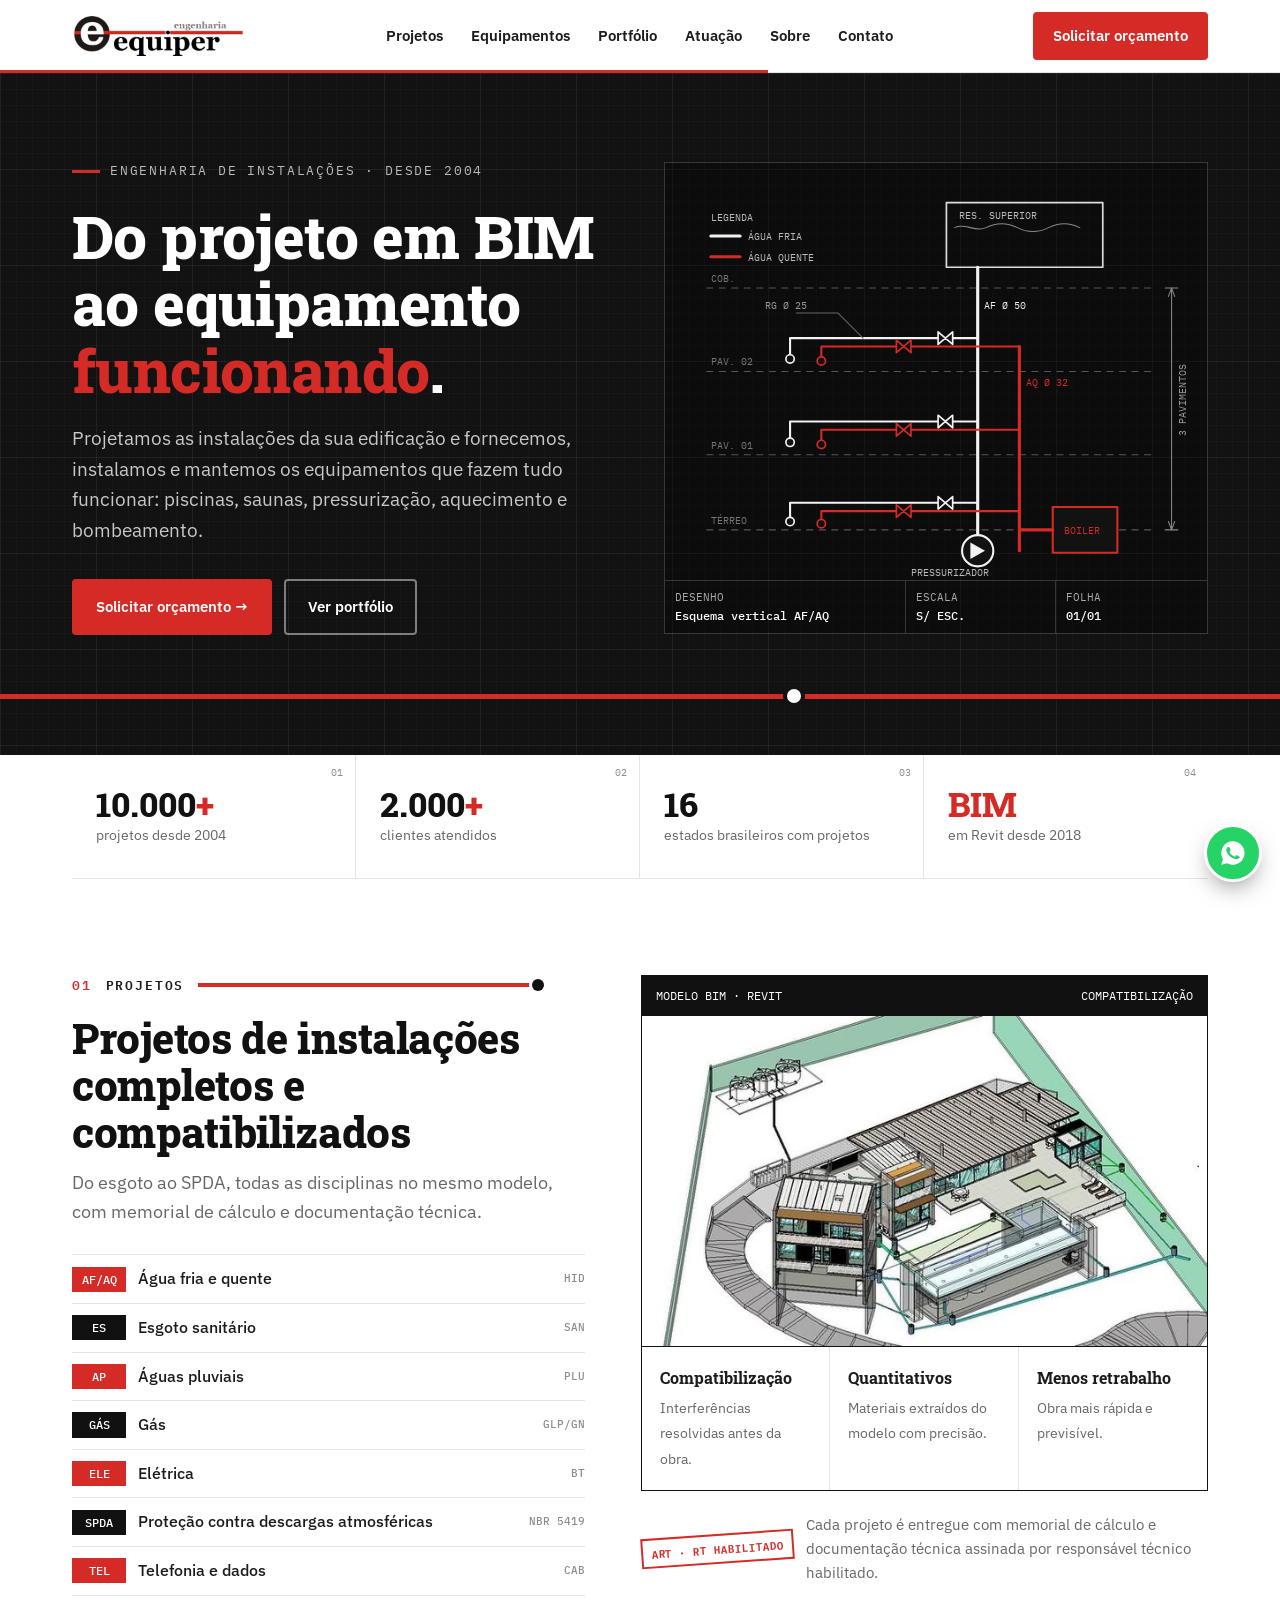
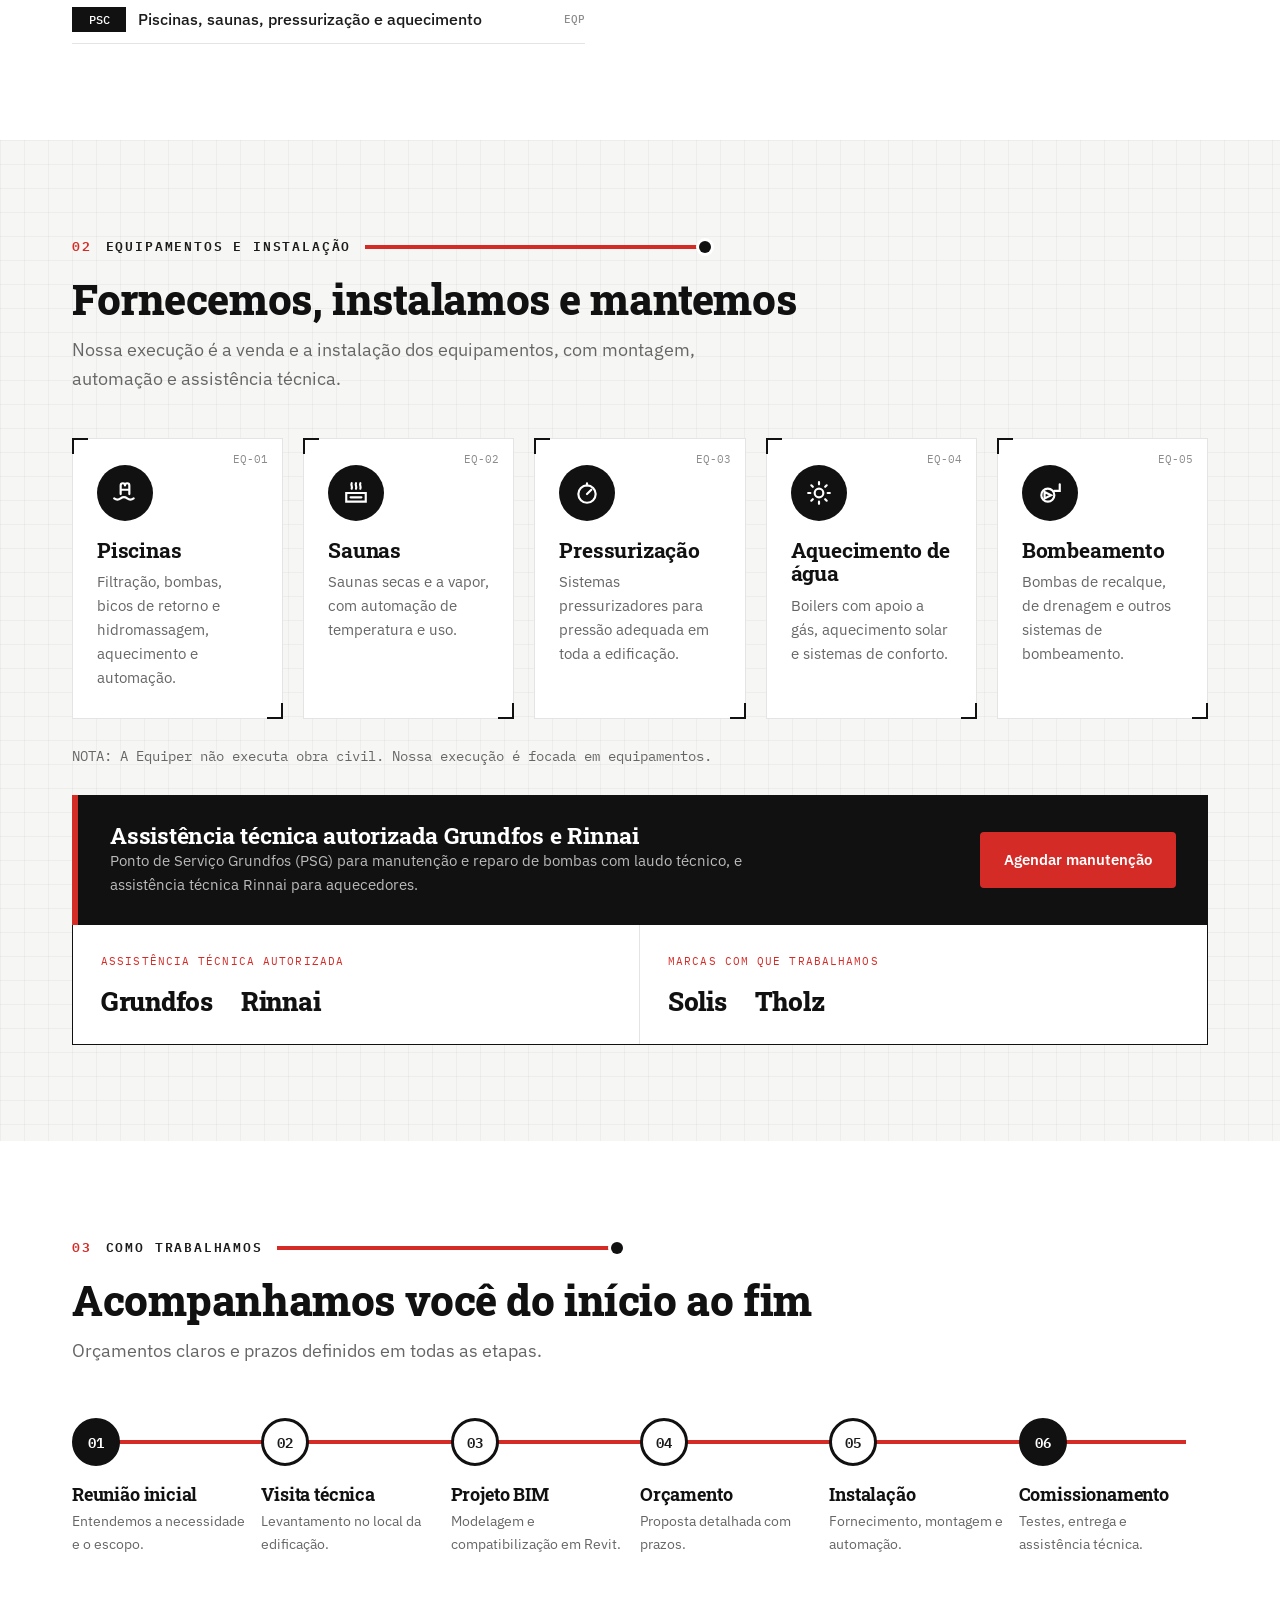
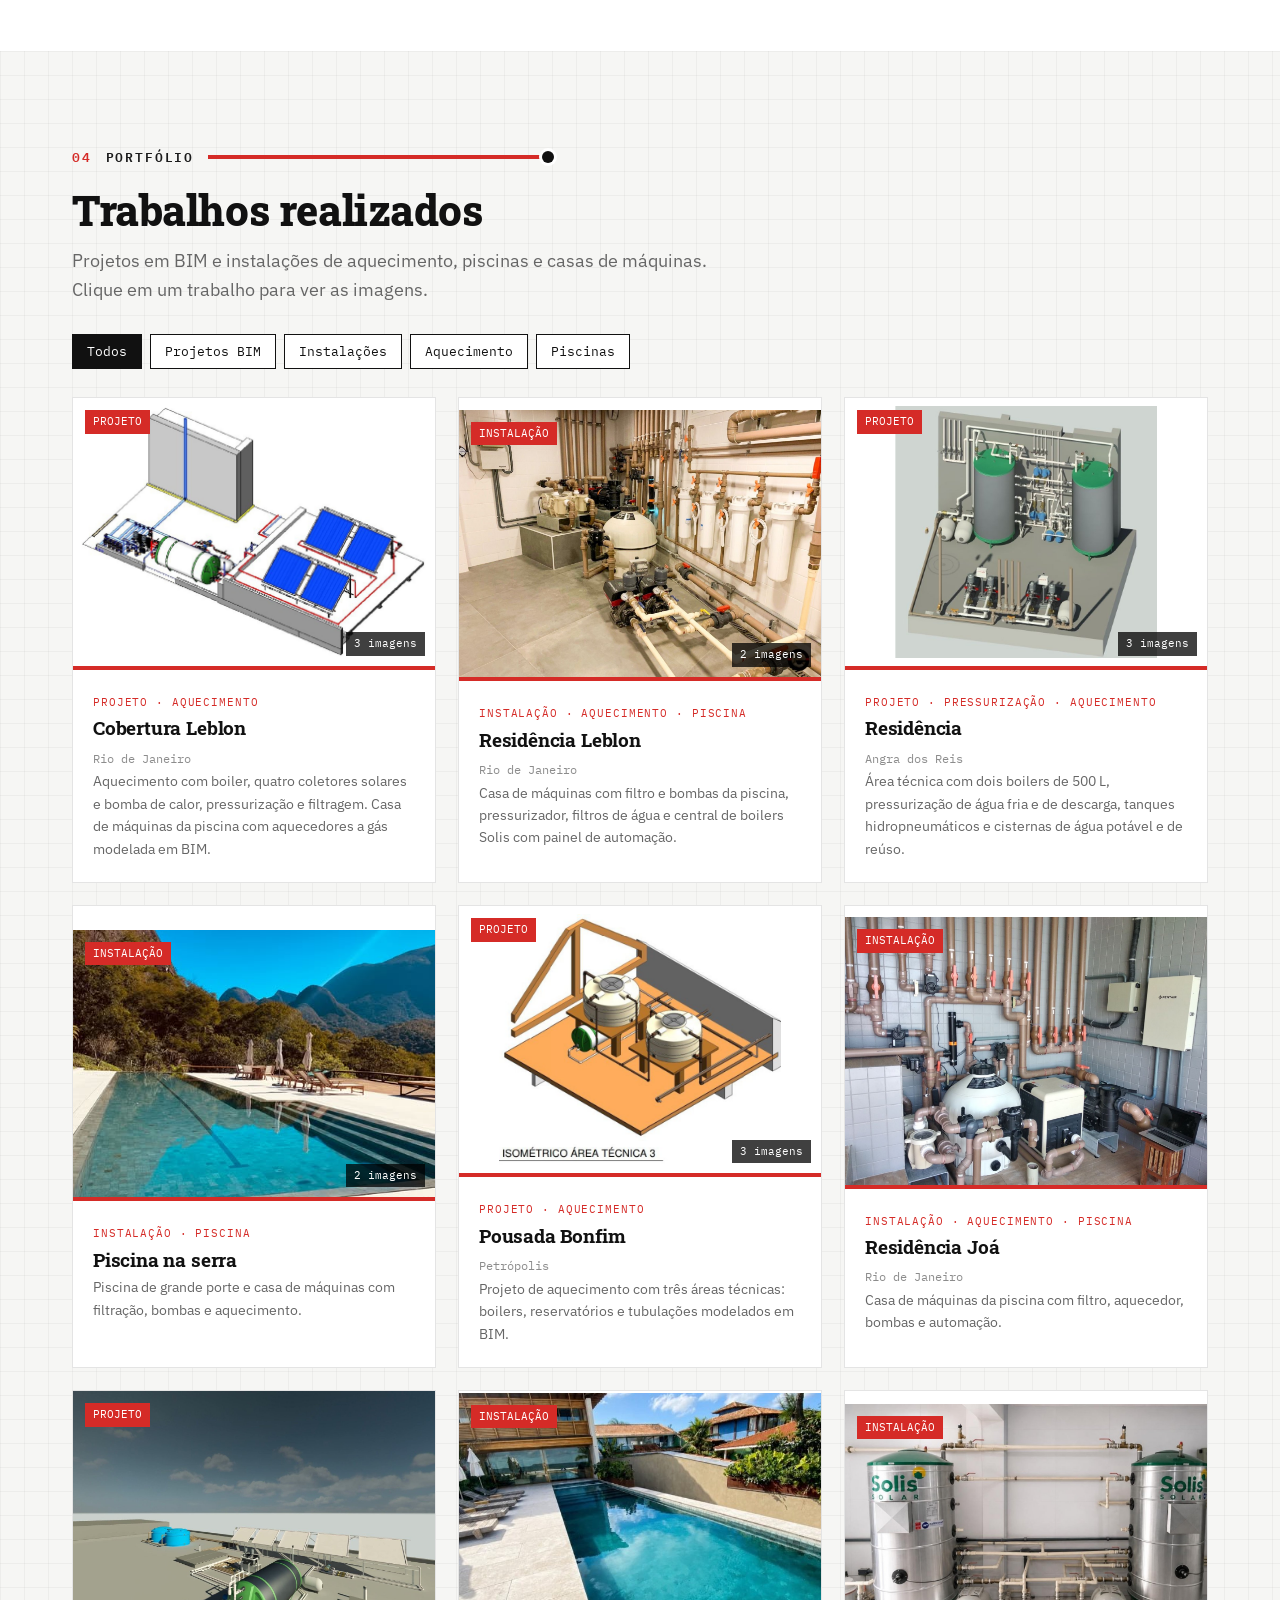
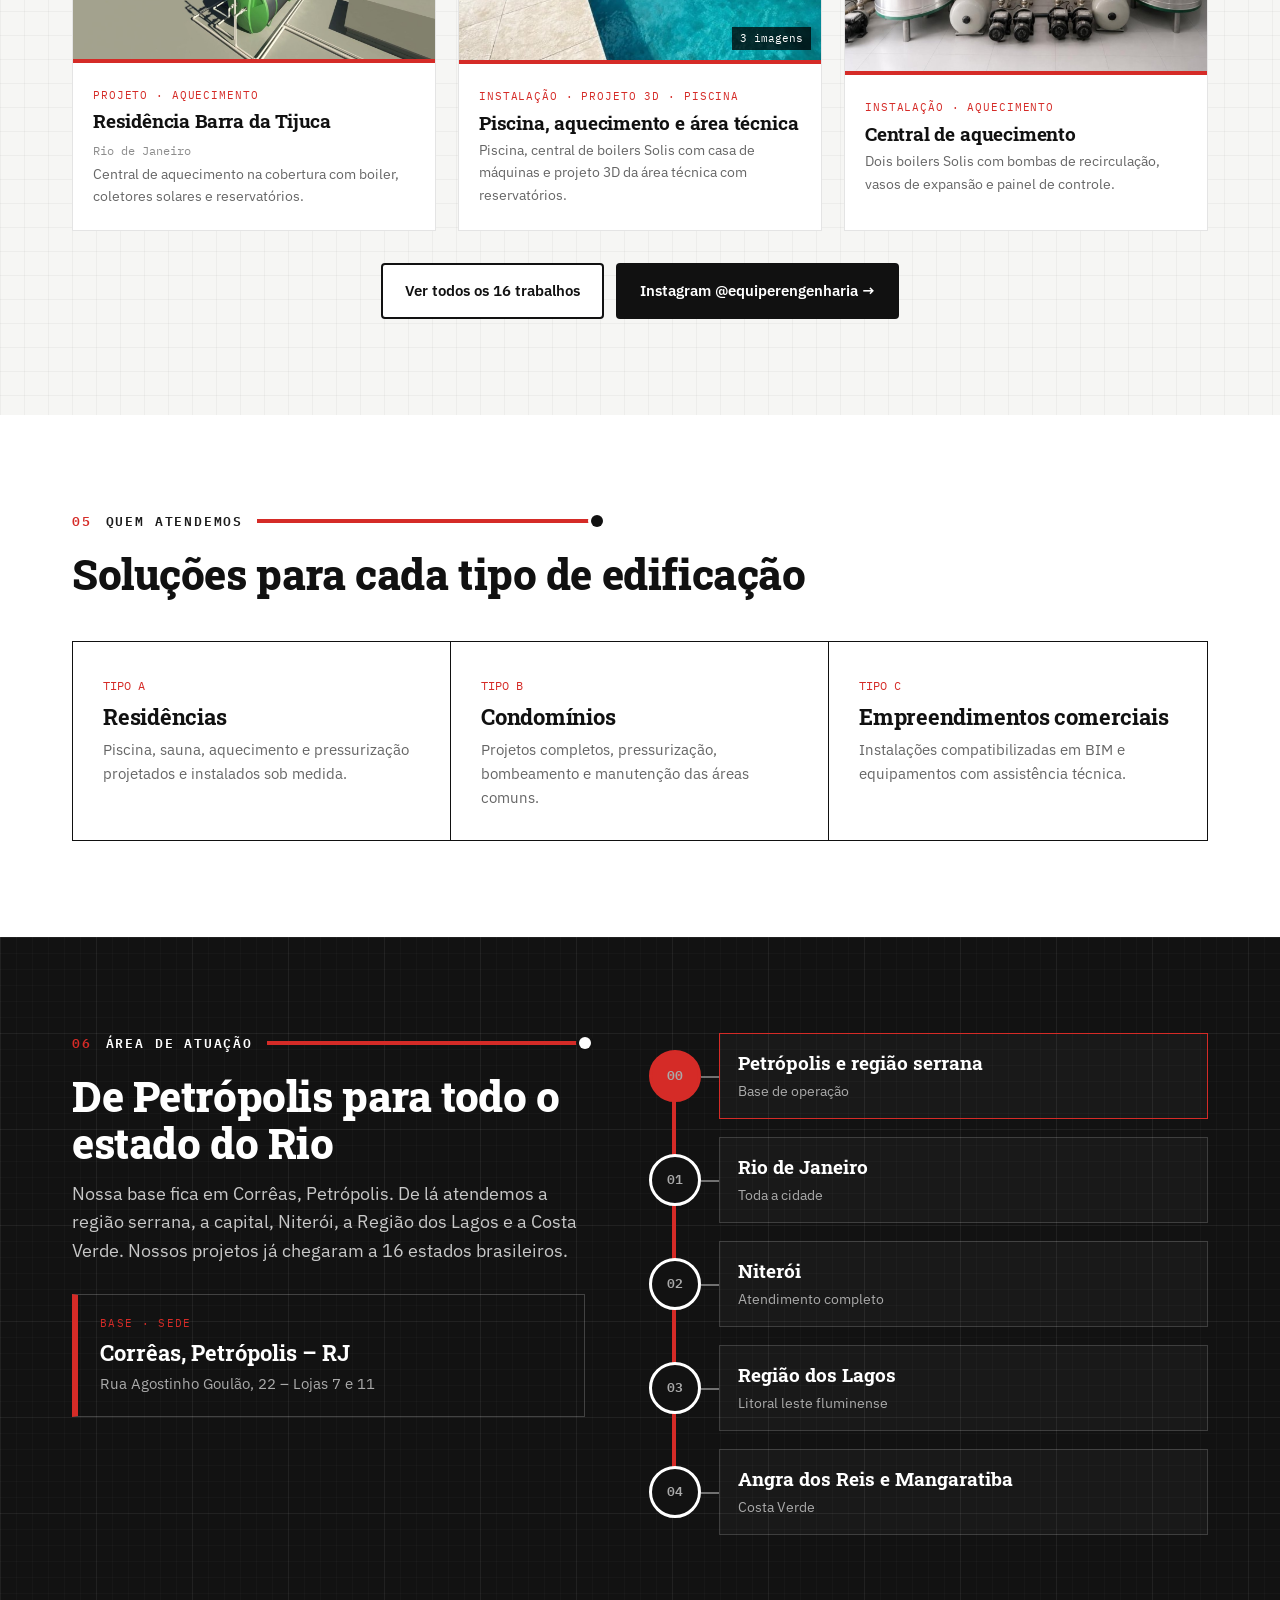
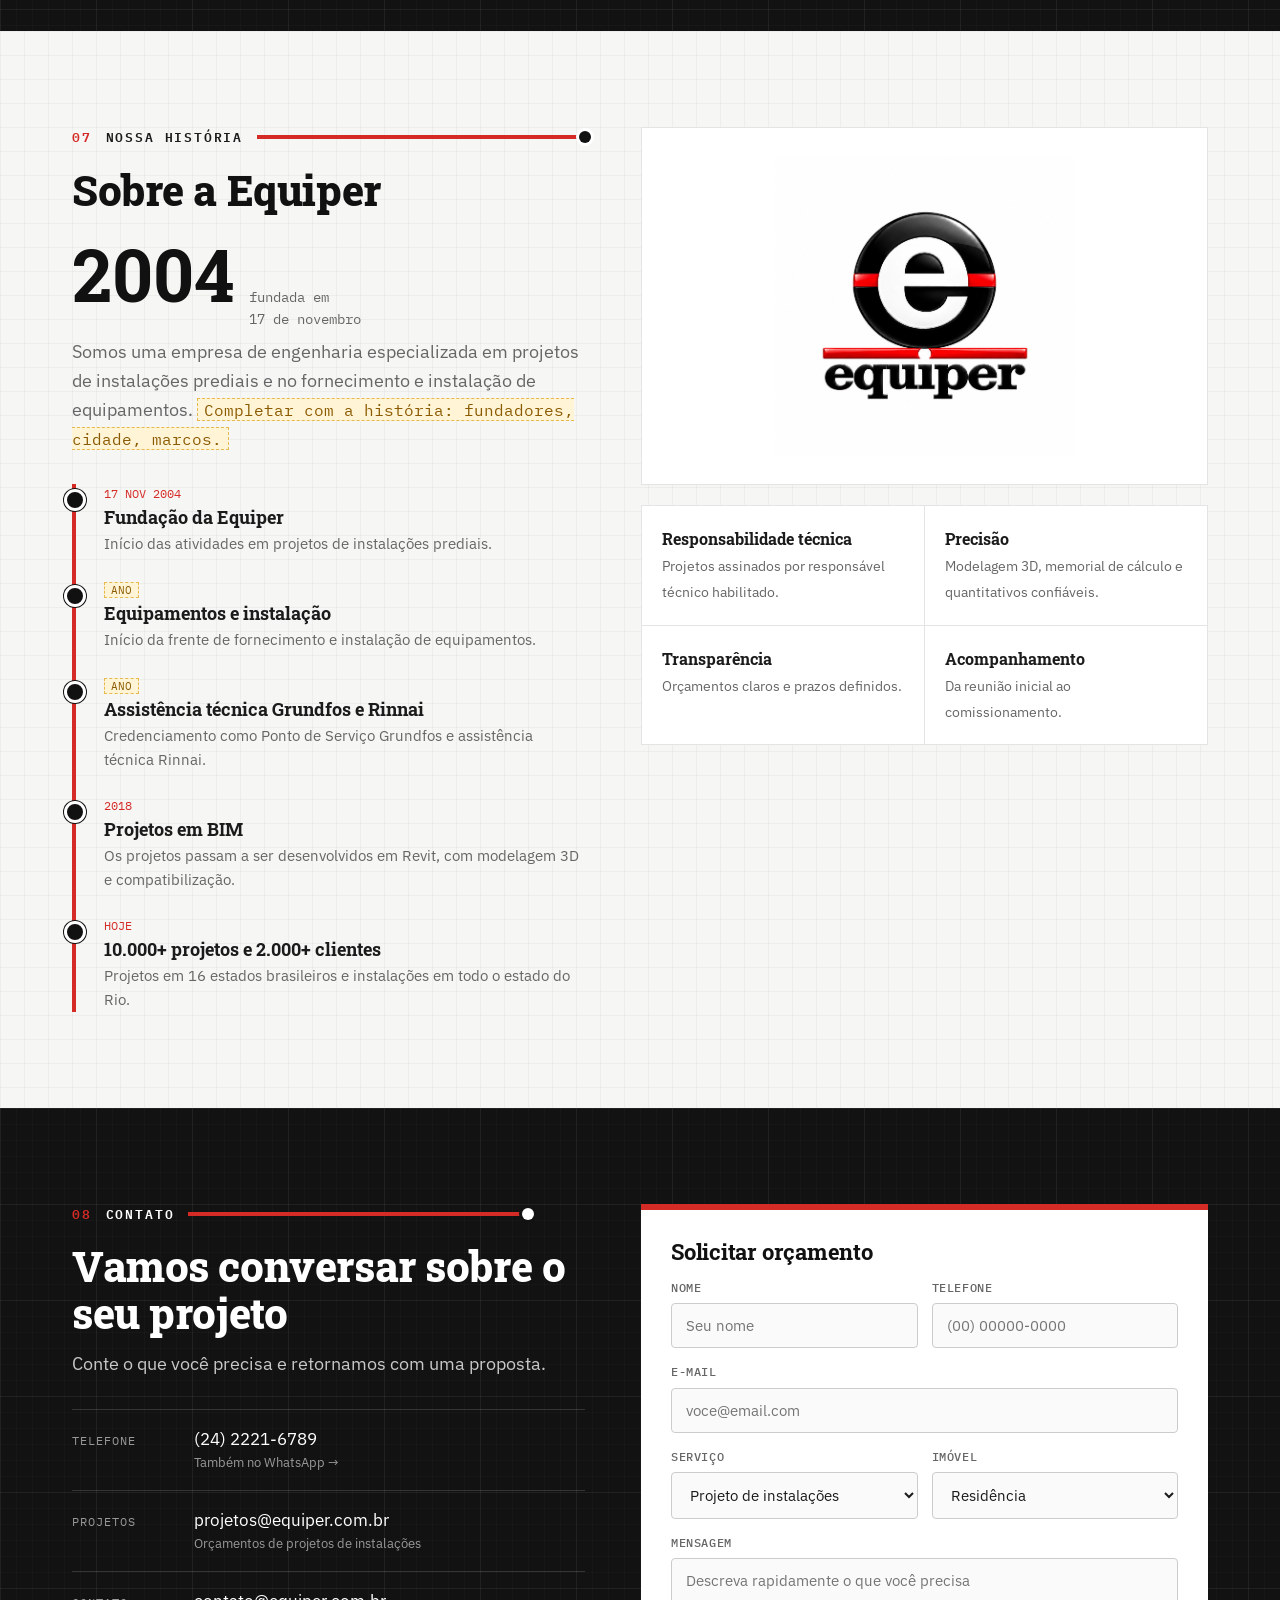
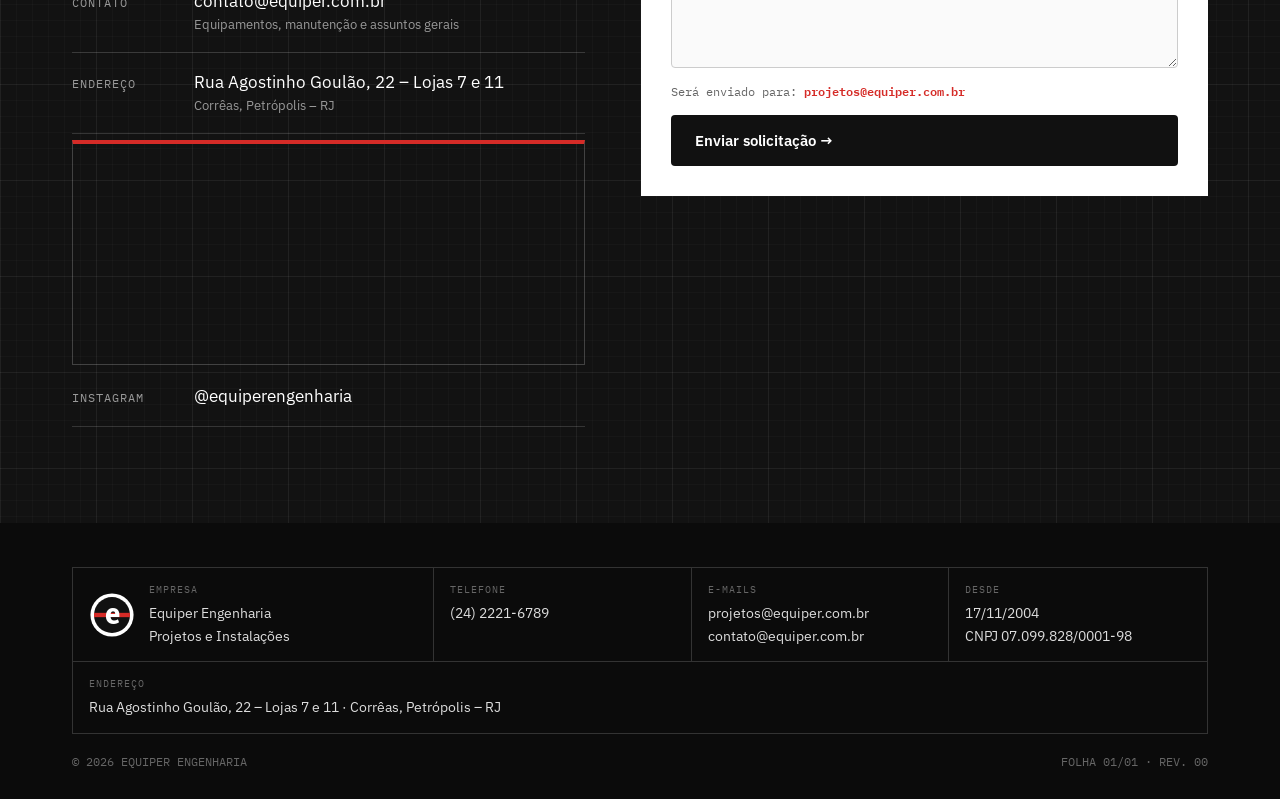
==== index.html @ 0f51765d "Site Equiper Co-Authored-By: Claude Opus 5.5 <noreply@anthropic.com>" ====
<!doctype html>
<html lang="pt-BR">
<head>
<meta charset="utf-8">
<meta name="viewport" content="width=device-width, initial-scale=1">
<title>Equiper Engenharia – Projetos e Instalações</title>
<meta name="description" content="Equiper Engenharia, desde 2004 em Petrópolis (RJ), atendendo região serrana, Rio de Janeiro, Niterói, Região dos Lagos e Costa Verde:projetos de instalações prediais em BIM e fornecimento, instalação e manutenção de equipamentos para piscinas, saunas, pressurização, aquecimento e bombeamento.">
<link rel="canonical" href="https://equiper.com.br/">
<meta property="og:type" content="website">
<meta property="og:locale" content="pt_BR">
<meta property="og:site_name" content="Equiper Engenharia">
<meta property="og:title" content="Equiper Engenharia – Projetos e Instalações">
<meta property="og:description" content="Desde 2004 em projetos de instalações prediais em BIM e na instalação de equipamentos: piscinas, saunas, pressurização, aquecimento e bombeamento. Petrópolis – RJ.">
<meta property="og:url" content="https://equiper.com.br/">
<meta property="og:image" content="https://equiper.com.br/img/obras/leblon-cm.jpg">
<script type="application/ld+json">
{"@context":"https://schema.org","@type":"LocalBusiness","name":"Equiper Engenharia","description":"Projetos de instalações prediais em BIM e fornecimento, instalação e manutenção de equipamentos.","url":"https://equiper.com.br/","logo":"https://equiper.com.br/img/logo-3d.jpg","image":"https://equiper.com.br/img/obras/leblon-cm.jpg","telephone":"+55-24-2221-6789","email":"contato@equiper.com.br","foundingDate":"2004-11-17","taxID":"07.099.828/0001-98","address":{"@type":"PostalAddress","streetAddress":"Rua Agostinho Goulão, 22 – Lojas 7 e 11","addressLocality":"Petrópolis","addressRegion":"RJ","addressCountry":"BR"},"areaServed":["Petrópolis","Região Serrana do Rio de Janeiro","Rio de Janeiro","Niterói","Região dos Lagos","Angra dos Reis","Mangaratiba"],"sameAs":["https://www.instagram.com/equiperengenharia/"]}
</script>
<link rel="icon"href="data:image/svg+xml,%3Csvg xmlns='http://www.w3.org/2000/svg' viewBox='0 0 64 64'%3E%3Ccircle cx='32' cy='32' r='30' fill='%23111'/%3E%3Crect x='2' y='29' width='60' height='6' fill='%23d52b27'/%3E%3Ccircle cx='32' cy='32' r='15' fill='none' stroke='%23fff' stroke-width='8'/%3E%3C/svg%3E">
<link rel="preconnect" href="https://fonts.googleapis.com">
<link rel="preconnect" href="https://fonts.gstatic.com" crossorigin>
<link href="https://fonts.googleapis.com/css2?family=Roboto+Slab:wght@600;700;800&family=IBM+Plex+Sans:wght@400;500;600;700&family=IBM+Plex+Mono:wght@400;500;600&display=swap" rel="stylesheet">
<style>
:root{
  --black:#111111; --ink:#1b1b1b; --red:#d52b27; --red-dark:#b3201d; --gray:#666; --gray-2:#8c8c8c;
  --line:#e4e4e4; --paper:#f6f6f4; --white:#fff; --radius:4px; --max:1200px;
  --slab:"Roboto Slab",Georgia,serif; --sans:"IBM Plex Sans",system-ui,sans-serif; --mono:"IBM Plex Mono",ui-monospace,monospace;
}
*{box-sizing:border-box;margin:0;padding:0}
html{scroll-behavior:smooth}
body{font-family:var(--sans);color:var(--ink);background:var(--white);line-height:1.6;font-size:16px}
img,svg{display:block;max-width:100%}
a{color:inherit;text-decoration:none}
.wrap{max-width:var(--max);margin:0 auto;padding:0 16px}
@media(min-width:768px){.wrap{padding:0 32px}}
section{padding:96px 0;scroll-margin-top:72px}
h1,h2,h3{font-family:var(--slab);line-height:1.12;letter-spacing:-.01em;color:var(--black)}
h2{font-size:clamp(28px,4vw,42px);font-weight:800;margin:18px 0 14px}
.lead{color:var(--gray);font-size:18px;max-width:660px}
.mono{font-family:var(--mono)}
.ph{background:#fff4d6;color:#8a5a00;border:1px dashed #e6b84d;padding:0 6px;font-size:.9em;font-family:var(--mono)}

/* grid de prancha técnica */
.blueprint{background-color:#121212;background-image:
  linear-gradient(rgba(255,255,255,.045) 1px,transparent 1px),linear-gradient(90deg,rgba(255,255,255,.045) 1px,transparent 1px),
  linear-gradient(rgba(255,255,255,.02) 1px,transparent 1px),linear-gradient(90deg,rgba(255,255,255,.02) 1px,transparent 1px);
  background-size:96px 96px,96px 96px,16px 16px,16px 16px}
.paper{background-color:var(--paper);background-image:linear-gradient(rgba(0,0,0,.035) 1px,transparent 1px),linear-gradient(90deg,rgba(0,0,0,.035) 1px,transparent 1px);background-size:24px 24px}

/* cabeçalho de seção: tubulação vermelha com nó */
.sec-head{display:flex;align-items:center;gap:14px;font-family:var(--mono);font-size:13px;letter-spacing:.14em;text-transform:uppercase;font-weight:600}
.sec-head .n{color:var(--red)}
.sec-head .pipe{flex:1;height:4px;background:var(--red);position:relative;max-width:340px}
.sec-head .pipe::after{content:"";position:absolute;right:-6px;top:50%;width:12px;height:12px;border-radius:50%;background:var(--black);transform:translateY(-50%);box-shadow:0 0 0 3px #fff}
.blueprint .sec-head{color:#fff}.blueprint .sec-head .pipe::after{background:#fff;box-shadow:0 0 0 3px #121212}

.btn{display:inline-flex;align-items:center;gap:10px;padding:14px 22px;font-weight:600;font-size:15px;transition:.2s;border:2px solid transparent;cursor:pointer;font-family:var(--sans);border-radius:var(--radius)}
.btn-red{background:var(--red);color:#fff}.btn-red:hover{background:var(--red-dark)}
.btn-line{border-color:rgba(255,255,255,.45);color:#fff}.btn-line:hover{border-color:#fff;background:rgba(255,255,255,.06)}
.btn-dark{background:var(--black);color:#fff}.btn-dark:hover{background:#333}

/* header */
header{position:sticky;top:0;z-index:50;background:#fff;border-bottom:1px solid var(--line)}
header::after{content:"";position:absolute;left:0;right:0;bottom:-1px;height:3px;background:linear-gradient(90deg,var(--red) 0 60%,transparent 60%)}
.nav{display:flex;align-items:center;justify-content:space-between;height:72px;gap:16px}
.nav .logo img{height:44px;width:auto}
.menu{display:flex;gap:28px;font-weight:600;font-size:15px}
.menu a{position:relative;padding:4px 0}
.menu a::after{content:"";position:absolute;left:0;right:100%;bottom:-2px;height:2px;background:var(--red);transition:.25s}
.menu a:hover::after{right:0}
.nav .btn{padding:10px 18px}
.burger{display:none;background:none;border:0;cursor:pointer}
@media(max-width:940px){
  .menu{position:absolute;top:72px;left:0;right:0;background:#fff;flex-direction:column;gap:0;border-bottom:3px solid var(--red);display:none}
  .menu.open{display:flex}.menu a{padding:14px 16px;border-top:1px solid var(--line)}.menu a::after{display:none}
  .burger{display:block}.nav .btn{display:none}.nav .logo img{height:38px}
}

/* hero */
.hero{color:#fff;padding:88px 0 120px;position:relative;overflow:hidden}
.hero-grid{display:grid;grid-template-columns:1fr 1fr;gap:48px;align-items:center;position:relative;z-index:1}
.hero .tag{font-family:var(--mono);font-size:13px;letter-spacing:.14em;color:#bbb;text-transform:uppercase;display:flex;align-items:center;gap:10px}
.hero .tag::before{content:"";width:28px;height:3px;background:var(--red)}
.hero h1{font-size:clamp(36px,5.2vw,60px);font-weight:800;color:#fff;margin:20px 0}
.hero h1 em{font-style:normal;color:var(--red)}
.hero p{font-size:19px;color:#c8c8c8;max-width:560px;margin-bottom:34px}
.hero-ctas{display:flex;gap:12px;flex-wrap:wrap}
.drawing{border:1px solid rgba(255,255,255,.18);background:rgba(0,0,0,.35);position:relative}
.drawing svg{width:100%;height:auto}
.drawing .tb{display:grid;grid-template-columns:1.6fr 1fr 1fr;border-top:1px solid rgba(255,255,255,.18);font-family:var(--mono);font-size:11px;color:#aaa}
.drawing .tb div{padding:8px 10px;border-right:1px solid rgba(255,255,255,.18)}
.drawing .tb div:last-child{border-right:0}
.drawing .tb b{display:block;color:#fff;font-weight:500;font-size:12px}
@media(max-width:940px){.hero-grid{grid-template-columns:1fr}.hero{padding:64px 0 96px}}
/* a linha vermelha que atravessa a marca */
.redline{position:absolute;left:0;right:0;bottom:56px;height:5px;background:var(--red);z-index:0}
.redline::after{content:"";position:absolute;left:62%;top:50%;width:14px;height:14px;border-radius:50%;background:#fff;transform:translate(-50%,-50%);box-shadow:0 0 0 4px #121212}

/* faixa de dados */
.stats{padding:0;background:#fff}
.stats-row{display:grid;grid-template-columns:repeat(4,1fr);border-bottom:1px solid var(--line)}
.stat{padding:30px 24px;border-right:1px solid var(--line);position:relative}
.stat:last-child{border-right:0}
.stat b{font-family:var(--slab);font-size:34px;color:var(--black);font-weight:800;display:block;line-height:1.1}
.stat b i{font-style:normal;color:var(--red)}
.stat span{color:var(--gray);font-size:14px}
.stat small{position:absolute;top:10px;right:12px;font-family:var(--mono);font-size:10px;color:var(--gray-2)}
@media(max-width:760px){.stats-row{grid-template-columns:1fr 1fr}.stat:nth-child(2){border-right:0}.stat:nth-child(-n+2){border-bottom:1px solid var(--line)}}

/* projetos */
.split{display:grid;grid-template-columns:.95fr 1.05fr;gap:56px;align-items:start}
@media(max-width:940px){.split{grid-template-columns:1fr;gap:36px}}
.disc{margin-top:28px;border-top:1px solid var(--line)}
.disc li{list-style:none;display:grid;grid-template-columns:54px 1fr auto;gap:12px;align-items:center;padding:11px 0;border-bottom:1px solid var(--line);font-weight:500}
.disc .code{font-family:var(--mono);font-size:12px;color:#fff;background:var(--black);text-align:center;padding:3px 0}
.disc li:nth-child(odd) .code{background:var(--red)}
.disc .pt{font-family:var(--mono);font-size:11px;color:var(--gray-2)}
.bim-box{border:1px solid var(--black);background:#fff}
.bim-box .head{display:flex;justify-content:space-between;font-family:var(--mono);font-size:12px;padding:10px 14px;border-bottom:1px solid var(--black);background:var(--black);color:#fff}
.bim-box svg{width:100%;height:auto;background:#fff}
.bim-feats{display:grid;grid-template-columns:repeat(3,1fr);border-top:1px solid var(--black)}
.bim-feats div{padding:18px;border-right:1px solid var(--line)}
.bim-feats div:last-child{border-right:0}
.bim-feats b{font-family:var(--slab);display:block;margin-bottom:4px}
.bim-feats span{font-size:14px;color:var(--gray)}
@media(max-width:600px){.bim-feats{grid-template-columns:1fr}.bim-feats div{border-right:0;border-bottom:1px solid var(--line)}}
.doc{margin-top:22px;display:flex;gap:12px;align-items:center;font-size:15px;color:var(--gray)}
.doc .stamp{font-family:var(--mono);font-size:11px;border:2px solid var(--red);color:var(--red);padding:4px 8px;transform:rotate(-4deg);font-weight:600;white-space:nowrap}

/* equipamentos: cards com marcas de corte */
.cards{display:grid;grid-template-columns:repeat(auto-fit,minmax(210px,1fr));gap:20px;margin-top:44px}
.card{background:#fff;border:1px solid var(--line);padding:26px 24px 28px;position:relative;transition:.25s}
.card::before,.card::after{content:"";position:absolute;width:14px;height:14px;border-color:var(--black);border-style:solid;transition:.25s}
.card::before{top:-1px;left:-1px;border-width:2px 0 0 2px}
.card::after{bottom:-1px;right:-1px;border-width:0 2px 2px 0}
.card:hover{transform:translateY(-4px);box-shadow:0 18px 36px -22px rgba(0,0,0,.35)}
.card:hover::before,.card:hover::after{border-color:var(--red);width:28px;height:28px}
.card .ref{font-family:var(--mono);font-size:11px;color:var(--gray-2);position:absolute;top:12px;right:14px}
.card .ic{width:56px;height:56px;border-radius:50%;background:var(--black);display:grid;place-items:center;color:#fff;margin-bottom:18px;position:relative}
.card .ic::after{content:"";position:absolute;left:-10px;right:-10px;top:50%;height:3px;background:var(--red);z-index:-1}
.card h3{font-size:21px;margin-bottom:8px}
.card p{color:var(--gray);font-size:15px}
.note{margin-top:26px;font-size:14px;color:var(--gray);font-family:var(--mono)}
.psg{margin-top:28px;display:flex;gap:24px;align-items:center;justify-content:space-between;flex-wrap:wrap;background:var(--black);color:#fff;padding:28px 32px;border-left:6px solid var(--red)}
.psg h3{font-size:23px;color:#fff}
.psg p{color:#bbb;font-size:15px;max-width:640px}

.brands{display:grid;grid-template-columns:1fr 1fr;border:1px solid var(--black);border-top:0;background:#fff}
.bgroup{padding:22px 28px}
.bgroup:first-child{border-right:1px solid var(--line)}
.bgroup .k{font-family:var(--mono);font-size:11px;letter-spacing:.1em;text-transform:uppercase;color:var(--red)}
.blist{display:flex;gap:28px;flex-wrap:wrap;margin-top:8px}
.blist span{font-family:var(--slab);font-weight:800;font-size:26px;color:var(--black);letter-spacing:-.01em}
@media(max-width:700px){.brands{grid-template-columns:1fr}.bgroup:first-child{border-right:0;border-bottom:1px solid var(--line)}}

/* processo: tubulação com registros */
.steps{display:grid;grid-template-columns:repeat(6,1fr);margin-top:52px;position:relative}
.steps::before{content:"";position:absolute;top:22px;left:22px;right:22px;height:4px;background:var(--red)}
.step{position:relative;padding:0 14px 0 0}
.step .node{width:48px;height:48px;border-radius:50%;background:#fff;border:3px solid var(--black);display:grid;place-items:center;font-family:var(--mono);font-weight:600;font-size:14px;position:relative;z-index:1;margin-bottom:18px}
.step:first-child .node,.step:last-child .node{background:var(--black);color:#fff}
.step h3{font-size:18px;margin-bottom:6px}
.step p{font-size:14px;color:var(--gray)}
@media(max-width:1000px){.steps{grid-template-columns:1fr;gap:22px}.steps::before{top:22px;bottom:22px;left:22px;right:auto;width:4px;height:auto}
  .step{display:grid;grid-template-columns:48px 1fr;column-gap:18px}.step .node{grid-row:span 2;margin:0}}

/* portfólio */
.filters{display:flex;gap:8px;flex-wrap:wrap;margin-top:30px}
.filters button{font-family:var(--mono);font-size:13px;border:1px solid var(--black);background:#fff;padding:8px 14px;cursor:pointer;color:var(--black)}
.filters button.on{background:var(--black);color:#fff}
.filters button:hover:not(.on){background:#eee}
.grid{display:grid;grid-template-columns:repeat(3,1fr);gap:22px;margin-top:28px}
@media(max-width:940px){.grid{grid-template-columns:1fr 1fr}}
@media(max-width:600px){.grid{grid-template-columns:1fr}}
.proj{background:#fff;border:1px solid var(--line);transition:.25s}
.proj:hover{box-shadow:0 18px 36px -22px rgba(0,0,0,.35)}
.proj{display:block}
.proj .img{aspect-ratio:4/3;position:relative;border-bottom:4px solid var(--red);overflow:hidden;background:#111}
.proj .img img{width:100%;height:100%;object-fit:cover;transition:transform .5s}
.proj:hover .img img{transform:scale(1.04)}
.proj .img .lbl{position:absolute;left:12px;top:12px;font-family:var(--mono);font-size:11px;color:#fff;background:var(--red);padding:3px 8px}
.proj .body{padding:18px 20px 22px}
.proj .tag{font-family:var(--mono);font-size:11px;color:var(--red);text-transform:uppercase;letter-spacing:.08em}
.proj h3{font-size:19px;margin:4px 0 6px}
.proj p{font-size:14px;color:var(--gray)}
.proj.hide{display:none}
.proj{cursor:pointer;text-align:left;font:inherit;color:inherit;width:100%;padding:0}
.proj .img img.draw{object-fit:contain;background:#fff;padding:8px}
.proj .cnt{position:absolute;right:10px;bottom:10px;font-family:var(--mono);font-size:11px;background:rgba(0,0,0,.75);color:#fff;padding:3px 8px}
.proj .loc{font-family:var(--mono);font-size:12px;color:var(--gray-2)}
.btn-line-dark{border-color:var(--black);color:var(--black);background:#fff}
.btn-line-dark:hover{background:var(--black);color:#fff}
/* galeria */
.lb{position:fixed;inset:0;background:rgba(10,10,10,.94);z-index:100;display:none;grid-template-rows:auto 1fr auto;color:#fff}
.lb.open{display:grid}
.lb-top{display:flex;justify-content:space-between;align-items:flex-start;gap:16px;padding:16px 20px;border-bottom:3px solid var(--red)}
.lb-top h3{color:#fff;font-size:22px}
.lb-top p{color:#bbb;font-size:14px;max-width:760px}
.lb-top .tag{font-family:var(--mono);font-size:11px;color:var(--red);letter-spacing:.1em}
.lb-x{background:none;border:1px solid #555;color:#fff;width:42px;height:42px;font-size:22px;cursor:pointer;flex:none}
.lb-main{position:relative;display:grid;place-items:center;padding:16px 64px;min-height:0}
.lb-main img{max-width:100%;max-height:100%;object-fit:contain;background:#fff}
.lb-nav{position:absolute;top:50%;transform:translateY(-50%);background:var(--red);border:0;color:#fff;width:44px;height:44px;font-size:22px;cursor:pointer}
.lb-prev{left:12px}.lb-next{right:12px}
.lb-foot{font-family:var(--mono);font-size:12px;color:#999;text-align:center;padding:10px}
@media(max-width:600px){.lb-main{padding:10px}.lb-nav{top:auto;bottom:-6px;transform:none}}

/* público */
.aud{display:grid;grid-template-columns:repeat(3,1fr);gap:0;margin-top:44px;border:1px solid var(--black)}
.aud div{padding:30px;border-right:1px solid var(--black)}
.aud div:last-child{border-right:0}
@media(max-width:800px){.aud{grid-template-columns:1fr}.aud div{border-right:0;border-bottom:1px solid var(--black)}.aud div:last-child{border-bottom:0}}
.aud .k{font-family:var(--mono);font-size:12px;color:var(--red)}
.aud h3{font-size:22px;margin:8px 0}
.aud p{color:var(--gray);font-size:15px}

/* área de atuação: rede de distribuição */
.area{color:#fff}
.area h2{color:#fff}.area .lead{color:#c8c8c8}
.base{margin-top:28px;border:1px solid rgba(255,255,255,.2);border-left:6px solid var(--red);padding:20px 22px;display:grid;gap:2px}
.base .k{font-family:var(--mono);font-size:11px;letter-spacing:.12em;color:var(--red)}
.base b{font-family:var(--slab);font-size:22px}
.base span:last-child{color:#aaa;font-size:15px}
.net{position:relative;display:grid;gap:18px;padding-left:8px}
.net::before{content:"";position:absolute;left:31px;top:28px;bottom:28px;width:4px;background:var(--red)}
.nd{position:relative;display:grid;grid-template-columns:52px 1fr;gap:18px;align-items:center}
.nd .c{width:52px;height:52px;border-radius:50%;background:#121212;border:3px solid #fff;display:grid;place-items:center;font-family:var(--mono);font-size:13px;font-weight:600;position:relative;z-index:1}
.nd.hq .c{background:var(--red);border-color:var(--red)}
.nd>div{border:1px solid rgba(255,255,255,.16);background:rgba(255,255,255,.03);padding:14px 18px;position:relative}
.nd>div::before{content:"";position:absolute;left:-19px;top:50%;width:18px;height:2px;background:rgba(255,255,255,.4)}
.nd b{font-family:var(--slab);font-size:19px;display:block}
.nd span{color:#aaa;font-size:14px}
.nd.hq>div{border-color:var(--red)}

/* sobre */
.since{display:flex;align-items:baseline;gap:14px;margin:26px 0 8px}
.since b{font-family:var(--slab);font-size:72px;line-height:1;color:var(--black)}
.since span{font-family:var(--mono);color:var(--gray);font-size:14px}
.timeline{margin-top:30px;border-left:4px solid var(--red);padding-left:28px;display:grid;gap:24px}
.tl{position:relative}
.tl::before{content:"";position:absolute;left:-40px;top:5px;width:16px;height:16px;border-radius:50%;background:var(--black);border:3px solid #fff;box-shadow:0 0 0 1px var(--black)}
.tl b{font-family:var(--slab);font-size:18px}
.tl .d{font-family:var(--mono);font-size:12px;color:var(--red);display:block}
.tl p{color:var(--gray);font-size:15px}
.brand-card{background:#fff;border:1px solid var(--line);padding:28px;display:grid;place-items:center}
.brand-card img{max-width:300px;width:100%}
.values{display:grid;grid-template-columns:1fr 1fr;gap:0;margin-top:20px;border:1px solid var(--line);background:#fff}
.values div{padding:20px;border-bottom:1px solid var(--line);border-right:1px solid var(--line)}
.values div:nth-child(2n){border-right:0}.values div:nth-last-child(-n+2){border-bottom:0}
.values b{font-family:var(--slab);display:block;margin-bottom:2px}
.values span{color:var(--gray);font-size:14px}
@media(max-width:600px){.values{grid-template-columns:1fr}.values div{border-right:0}.values div:nth-last-child(2){border-bottom:1px solid var(--line)}}

/* contato */
.contact{color:#fff}
.contact h2{color:#fff}.contact .lead{color:#c8c8c8}
.cinfo{display:grid;gap:0;margin-top:30px;border-top:1px solid rgba(255,255,255,.15)}
.cinfo .r{display:grid;grid-template-columns:110px 1fr;gap:12px;padding:16px 0;border-bottom:1px solid rgba(255,255,255,.15);align-items:baseline}
.cinfo .k{font-family:var(--mono);font-size:12px;color:#999;text-transform:uppercase;letter-spacing:.08em}
.cinfo .v{font-size:17px}
.cinfo .v a:hover{color:var(--red)}
.cinfo .v small{display:block;color:#999;font-size:13px}
.map{margin:6px 0 2px;border:1px solid rgba(255,255,255,.2);border-top:4px solid var(--red)}
.map iframe{display:block;width:100%;height:220px;border:0;filter:grayscale(1) contrast(1.05)}
form{background:#fff;padding:30px;color:var(--ink);display:grid;gap:14px;border-top:6px solid var(--red)}
form h3{font-size:22px}
form .row{display:grid;grid-template-columns:1fr 1fr;gap:14px}
@media(max-width:600px){form .row{grid-template-columns:1fr}}
label{font-family:var(--mono);font-size:12px;font-weight:500;color:var(--gray);display:grid;gap:6px;text-transform:uppercase;letter-spacing:.05em}
input,select,textarea{font-family:var(--sans);font-size:15px;padding:12px 14px;border:1px solid #ccc;background:#fafafa;color:var(--ink);width:100%;border-radius:var(--radius);text-transform:none;letter-spacing:0}
input:focus,select:focus,textarea:focus{outline:2px solid var(--red);border-color:transparent;background:#fff}
textarea{min-height:110px;resize:vertical}
.route{font-family:var(--mono);font-size:12px;color:var(--gray)}
.route b{color:var(--red);font-weight:600}

/* rodapé em formato de carimbo (selo de prancha) */
footer{background:#0b0b0b;color:#9a9a9a;padding:44px 0 28px;font-size:14px}
.carimbo{display:grid;grid-template-columns:1.4fr 1fr 1fr 1fr;border:1px solid #333}
.carimbo>div{padding:14px 16px;border-right:1px solid #333}
.carimbo>div:last-child{border-right:0}
.carimbo .k{font-family:var(--mono);font-size:10px;text-transform:uppercase;letter-spacing:.1em;color:#666;display:block;margin-bottom:4px}
.carimbo .v{color:#ddd}
.carimbo .v a:hover{color:var(--red)}
.carimbo .brand{display:flex;align-items:center;gap:14px}
.carimbo .brand svg{flex:none}
@media(max-width:860px){.carimbo{grid-template-columns:1fr 1fr}.carimbo>div:nth-child(2n){border-right:0}.carimbo>div:nth-child(-n+2){border-bottom:1px solid #333}}
@media(max-width:520px){.carimbo{grid-template-columns:1fr}.carimbo>div{border-right:0;border-bottom:1px solid #333}.carimbo>div:last-child{border-bottom:0}}
.foot{display:flex;justify-content:space-between;gap:12px;flex-wrap:wrap;margin-top:18px;font-family:var(--mono);font-size:12px;color:#666}
.fab{position:fixed;right:18px;bottom:18px;width:58px;height:58px;border-radius:50%;background:#25d366;display:grid;place-items:center;box-shadow:0 10px 25px -8px rgba(0,0,0,.5);z-index:60;color:#fff;border:3px solid #fff}
</style>
</head>
<body>

<header>
  <div class="wrap nav">
    <a href="#inicio" class="logo" aria-label="Equiper Engenharia – início"><img src="img/logo-horizontal.png" alt="Equiper Engenharia"></a>
    <nav class="menu" id="menu">
      <a href="#projetos">Projetos</a>
      <a href="#equipamentos">Equipamentos</a>
      <a href="#portfolio">Portfólio</a>
      <a href="#atuacao">Atuação</a>
      <a href="#sobre">Sobre</a>
      <a href="#contato">Contato</a>
    </nav>
    <a href="#contato" class="btn btn-red">Solicitar orçamento</a>
    <button class="burger" aria-label="Abrir menu" onclick="document.getElementById('menu').classList.toggle('open')">
      <svg width="30" height="30" viewBox="0 0 24 24" fill="none" stroke="#111" stroke-width="2" stroke-linecap="round"><path d="M4 7h16M4 17h16"/><path d="M4 12h16" stroke="#d52b27"/></svg>
    </button>
  </div>
</header>

<!-- HERO -->
<section class="hero blueprint" id="inicio">
  <div class="wrap hero-grid">
    <div>
      <div class="tag">Engenharia de instalações · desde 2004</div>
      <h1>Do projeto em BIM ao equipamento <em>funcionando</em>.</h1>
      <p>Projetamos as instalações da sua edificação e fornecemos, instalamos e mantemos os equipamentos que fazem tudo funcionar: piscinas, saunas, pressurização, aquecimento e bombeamento.</p>
      <div class="hero-ctas">
        <a href="#contato" class="btn btn-red">Solicitar orçamento →</a>
        <a href="#portfolio" class="btn btn-line">Ver portfólio</a>
      </div>
    </div>

    <!-- esquema vertical de água fria / quente -->
    <figure class="drawing" aria-label="Esquema vertical ilustrativo de água fria e quente">
      <svg viewBox="0 0 520 400" fill="none" stroke-linecap="round" stroke-linejoin="round" font-family="IBM Plex Mono, monospace">
        <!-- lajes -->
        <g stroke="#555" stroke-dasharray="6 6" stroke-width="1">
          <path d="M40 120H470M40 200H470M40 280H470M40 352H470"/>
        </g>
        <g fill="#777" font-size="10" stroke="none">
          <text x="44" y="114">COB.</text><text x="44" y="194">PAV. 02</text><text x="44" y="274">PAV. 01</text><text x="44" y="346">TÉRREO</text>
        </g>
        <!-- reservatório -->
        <rect x="270" y="38" width="150" height="62" stroke="#ddd" stroke-width="1.6"/>
        <path d="M276 60h138" stroke="#4aa3ff" stroke-opacity=".0"/>
        <path d="M278 62c10-5 20 5 30 0s20-5 30 0 20 5 30 0 20-5 30 0" stroke="#888" stroke-width="1"/>
        <text x="282" y="54" fill="#bbb" font-size="10" stroke="none">RES. SUPERIOR</text>
        <!-- prumada AF -->
        <path d="M300 100V372" stroke="#f2f2f2" stroke-width="3"/>
        <!-- ramais AF -->
        <g stroke="#f2f2f2" stroke-width="2">
          <path d="M300 168H120V184M300 248H120V264M300 326H120V340"/>
        </g>
        <!-- prumada AQ -->
        <path d="M340 372V176" stroke="#d52b27" stroke-width="3"/>
        <g stroke="#d52b27" stroke-width="2">
          <path d="M340 176H150V186M340 256H150V266M340 334H150V342"/>
        </g>
        <!-- registros (gaveta) -->
        <g stroke="#f2f2f2" stroke-width="1.6" fill="#121212">
          <path d="M262 162l14 12v-12l-14 12z"/><path d="M262 242l14 12v-12l-14 12z"/><path d="M262 320l14 12v-12l-14 12z"/>
        </g>
        <g stroke="#d52b27" stroke-width="1.6" fill="#121212">
          <path d="M222 170l14 12v-12l-14 12z"/><path d="M222 250l14 12v-12l-14 12z"/><path d="M222 328l14 12v-12l-14 12z"/>
        </g>
        <!-- pontos de consumo -->
        <g fill="#121212" stroke="#f2f2f2" stroke-width="1.6"><circle cx="120" cy="188" r="4"/><circle cx="120" cy="268" r="4"/><circle cx="120" cy="344" r="4"/></g>
        <g fill="#121212" stroke="#d52b27" stroke-width="1.6"><circle cx="150" cy="190" r="4"/><circle cx="150" cy="270" r="4"/><circle cx="150" cy="346" r="4"/></g>
        <!-- pressurizador / bomba -->
        <circle cx="300" cy="372" r="15" stroke="#f2f2f2" stroke-width="2" fill="#121212"/>
        <path d="M293 364l14 8-14 8z" fill="#f2f2f2" stroke="none"/>
        <text x="236" y="396" fill="#bbb" font-size="10" stroke="none">PRESSURIZADOR</text>
        <!-- boiler -->
        <rect x="372" y="330" width="62" height="44" stroke="#d52b27" stroke-width="2" fill="#121212"/>
        <path d="M340 352H372" stroke="#d52b27" stroke-width="3"/>
        <text x="383" y="356" fill="#d52b27" font-size="10" stroke="none">BOILER</text>
        <!-- cotas -->
        <g stroke="#888" stroke-width="1">
          <path d="M486 120V352M480 120h12M480 352h12"/>
          <path d="M486 120l-3 8M486 120l3 8M486 352l-3-8M486 352l3-8"/>
        </g>
        <text x="0" y="0" fill="#999" font-size="10" stroke="none" transform="translate(500 262) rotate(-90)">3 PAVIMENTOS</text>
        <!-- anotações -->
        <g font-size="10" stroke="none">
          <text x="306" y="140" fill="#f2f2f2">AF Ø 50</text>
          <text x="346" y="214" fill="#d52b27">AQ Ø 32</text>
        </g>
        <g stroke="#666" stroke-width="1"><path d="M190 168l-24-24h-40"/></g>
        <text x="96" y="140" fill="#999" font-size="10" stroke="none">RG Ø 25</text>
        <!-- legenda -->
        <g font-size="10" stroke="none" fill="#bbb">
          <text x="44" y="56">LEGENDA</text>
        </g>
        <path d="M44 70h28" stroke="#f2f2f2" stroke-width="3"/><text x="80" y="74" fill="#bbb" font-size="10">ÁGUA FRIA</text>
        <path d="M44 90h28" stroke="#d52b27" stroke-width="3"/><text x="80" y="94" fill="#bbb" font-size="10">ÁGUA QUENTE</text>
      </svg>
      <div class="tb">
        <div><span>DESENHO</span><b>Esquema vertical AF/AQ</b></div>
        <div><span>ESCALA</span><b>S/ ESC.</b></div>
        <div><span>FOLHA</span><b>01/01</b></div>
      </div>
    </figure>
  </div>
  <div class="redline" aria-hidden="true"></div>
</section>

<!-- DADOS -->
<section class="stats">
  <div class="wrap">
    <div class="stats-row">
      <div class="stat"><small>01</small><b>10.000<i>+</i></b><span>projetos desde 2004</span></div>
      <div class="stat"><small>02</small><b>2.000<i>+</i></b><span>clientes atendidos</span></div>
      <div class="stat"><small>03</small><b>16</b><span>estados brasileiros com projetos</span></div>
      <div class="stat"><small>04</small><b><i>BIM</i></b><span>em Revit desde 2018</span></div>
    </div>
  </div>
</section>

<!-- PROJETOS -->
<section id="projetos">
  <div class="wrap split">
    <div>
      <div class="sec-head"><span class="n">01</span><span>Projetos</span><span class="pipe"></span></div>
      <h2>Projetos de instalações completos e compatibilizados</h2>
      <p class="lead">Do esgoto ao SPDA, todas as disciplinas no mesmo modelo, com memorial de cálculo e documentação técnica.</p>
      <ul class="disc">
        <li><span class="code">AF/AQ</span>Água fria e quente<span class="pt">HID</span></li>
        <li><span class="code">ES</span>Esgoto sanitário<span class="pt">SAN</span></li>
        <li><span class="code">AP</span>Águas pluviais<span class="pt">PLU</span></li>
        <li><span class="code">GÁS</span>Gás<span class="pt">GLP/GN</span></li>
        <li><span class="code">ELE</span>Elétrica<span class="pt">BT</span></li>
        <li><span class="code">SPDA</span>Proteção contra descargas atmosféricas<span class="pt">NBR 5419</span></li>
        <li><span class="code">TEL</span>Telefonia e dados<span class="pt">CAB</span></li>
        <li><span class="code">PSC</span>Piscinas, saunas, pressurização e aquecimento<span class="pt">EQP</span></li>
      </ul>
    </div>
    <div>
      <div class="bim-box">
        <div class="head"><span>MODELO BIM · REVIT</span><span>COMPATIBILIZAÇÃO</span></div>
        <img src="img/insta/CpLtk9zpup-.jpg" alt="Modelo BIM de residência com redes de instalações e piscina" style="width:100%;aspect-ratio:640/374;object-fit:cover">
        <div class="bim-feats">
          <div><b>Compatibilização</b><span>Interferências resolvidas antes da obra.</span></div>
          <div><b>Quantitativos</b><span>Materiais extraídos do modelo com precisão.</span></div>
          <div><b>Menos retrabalho</b><span>Obra mais rápida e previsível.</span></div>
        </div>
      </div>
      <div class="doc"><span class="stamp">ART · RT HABILITADO</span>Cada projeto é entregue com memorial de cálculo e documentação técnica assinada por responsável técnico habilitado.</div>
    </div>
  </div>
</section>

<!-- EQUIPAMENTOS -->
<section class="paper" id="equipamentos">
  <div class="wrap">
    <div class="sec-head"><span class="n">02</span><span>Equipamentos e instalação</span><span class="pipe"></span></div>
    <h2>Fornecemos, instalamos e mantemos</h2>
    <p class="lead">Nossa execução é a venda e a instalação dos equipamentos, com montagem, automação e assistência técnica.</p>
    <div class="cards">
      <div class="card"><span class="ref">EQ-01</span><div class="ic"><svg width="26" height="26" viewBox="0 0 24 24" fill="none" stroke="currentColor" stroke-width="2" stroke-linecap="round"><path d="M2 17c2 1.5 4 1.5 6 0s4-1.5 6 0 4 1.5 6 0M8 13V5a2 2 0 0 1 4 0M16 13V5a2 2 0 0 0-4 0M8 9h8"/></svg></div>
        <h3>Piscinas</h3><p>Filtração, bombas, bicos de retorno e hidromassagem, aquecimento e automação.</p></div>
      <div class="card"><span class="ref">EQ-02</span><div class="ic"><svg width="26" height="26" viewBox="0 0 24 24" fill="none" stroke="currentColor" stroke-width="2" stroke-linecap="round"><path d="M8 3c-1 2 1 3 0 5M12 3c-1 2 1 3 0 5M16 3c-1 2 1 3 0 5M3 12h18v8H3zM7 16h10"/></svg></div>
        <h3>Saunas</h3><p>Saunas secas e a vapor, com automação de temperatura e uso.</p></div>
      <div class="card"><span class="ref">EQ-03</span><div class="ic"><svg width="26" height="26" viewBox="0 0 24 24" fill="none" stroke="currentColor" stroke-width="2" stroke-linecap="round"><circle cx="12" cy="13" r="8"/><path d="M12 13l4-4M12 3v2"/></svg></div>
        <h3>Pressurização</h3><p>Sistemas pressurizadores para pressão adequada em toda a edificação.</p></div>
      <div class="card"><span class="ref">EQ-04</span><div class="ic"><svg width="26" height="26" viewBox="0 0 24 24" fill="none" stroke="currentColor" stroke-width="2" stroke-linecap="round"><circle cx="12" cy="12" r="4"/><path d="M12 2v2M12 20v2M4.9 4.9l1.4 1.4M17.7 17.7l1.4 1.4M2 12h2M20 12h2M4.9 19.1l1.4-1.4M17.7 6.3l1.4-1.4"/></svg></div>
        <h3>Aquecimento de água</h3><p>Boilers com apoio a gás, aquecimento solar e sistemas de conforto.</p></div>
      <div class="card"><span class="ref">EQ-05</span><div class="ic"><svg width="26" height="26" viewBox="0 0 24 24" fill="none" stroke="currentColor" stroke-width="2" stroke-linecap="round"><circle cx="10" cy="14" r="6"/><path d="M7 11l6 3-6 3zM16 10h5V4"/></svg></div>
        <h3>Bombeamento</h3><p>Bombas de recalque, de drenagem e outros sistemas de bombeamento.</p></div>
    </div>
    <p class="note">NOTA: A Equiper não executa obra civil. Nossa execução é focada em equipamentos.</p>
    <div class="psg">
      <div><h3>Assistência técnica autorizada Grundfos e Rinnai</h3>
        <p>Ponto de Serviço Grundfos (PSG) para manutenção e reparo de bombas com laudo técnico, e assistência técnica Rinnai para aquecedores.</p></div>
      <a href="#contato" class="btn btn-red">Agendar manutenção</a>
    </div>
    <div class="brands">
      <div class="bgroup"><span class="k">Assistência técnica autorizada</span>
        <div class="blist"><span>Grundfos</span><span>Rinnai</span></div></div>
      <div class="bgroup"><span class="k">Marcas com que trabalhamos</span>
        <div class="blist"><span>Solis</span><span>Tholz</span></div></div>
    </div>
  </div>
</section>

<!-- PROCESSO -->
<section id="processo">
  <div class="wrap">
    <div class="sec-head"><span class="n">03</span><span>Como trabalhamos</span><span class="pipe"></span></div>
    <h2>Acompanhamos você do início ao fim</h2>
    <p class="lead">Orçamentos claros e prazos definidos em todas as etapas.</p>
    <div class="steps">
      <div class="step"><span class="node">01</span><h3>Reunião inicial</h3><p>Entendemos a necessidade e o escopo.</p></div>
      <div class="step"><span class="node">02</span><h3>Visita técnica</h3><p>Levantamento no local da edificação.</p></div>
      <div class="step"><span class="node">03</span><h3>Projeto BIM</h3><p>Modelagem e compatibilização em Revit.</p></div>
      <div class="step"><span class="node">04</span><h3>Orçamento</h3><p>Proposta detalhada com prazos.</p></div>
      <div class="step"><span class="node">05</span><h3>Instalação</h3><p>Fornecimento, montagem e automação.</p></div>
      <div class="step"><span class="node">06</span><h3>Comissionamento</h3><p>Testes, entrega e assistência técnica.</p></div>
    </div>
  </div>
</section>

<!-- PORTFÓLIO -->
<section class="paper" id="portfolio">
  <div class="wrap">
    <div class="sec-head"><span class="n">04</span><span>Portfólio</span><span class="pipe"></span></div>
    <h2>Trabalhos realizados</h2>
    <p class="lead">Projetos em BIM e instalações de aquecimento, piscinas e casas de máquinas. Clique em um trabalho para ver as imagens.</p>
    <div class="filters" id="filters">
      <button class="on" data-f="all">Todos</button>
      <button data-f="projeto">Projetos BIM</button>
      <button data-f="instalacao">Instalações</button>
      <button data-f="aquecimento">Aquecimento</button>
      <button data-f="piscina">Piscinas</button>
    </div>
    <div class="grid" id="obras"></div>
    <div style="margin-top:32px;display:flex;gap:12px;justify-content:center;flex-wrap:wrap">
      <button class="btn btn-line-dark" id="mais" type="button">Ver todos os trabalhos</button>
      <a class="btn btn-dark" href="https://www.instagram.com/equiperengenharia/" target="_blank" rel="noopener">Instagram @equiperengenharia →</a>
    </div>
  </div>
</section>

<!-- PÚBLICO -->
<section id="publico">
  <div class="wrap">
    <div class="sec-head"><span class="n">05</span><span>Quem atendemos</span><span class="pipe"></span></div>
    <h2>Soluções para cada tipo de edificação</h2>
    <div class="aud">
      <div><span class="k">TIPO A</span><h3>Residências</h3><p>Piscina, sauna, aquecimento e pressurização projetados e instalados sob medida.</p></div>
      <div><span class="k">TIPO B</span><h3>Condomínios</h3><p>Projetos completos, pressurização, bombeamento e manutenção das áreas comuns.</p></div>
      <div><span class="k">TIPO C</span><h3>Empreendimentos comerciais</h3><p>Instalações compatibilizadas em BIM e equipamentos com assistência técnica.</p></div>
    </div>
  </div>
</section>

<!-- ÁREA DE ATUAÇÃO -->
<section class="blueprint area" id="atuacao">
  <div class="wrap split">
    <div>
      <div class="sec-head"><span class="n">06</span><span>Área de atuação</span><span class="pipe"></span></div>
      <h2>De Petrópolis para todo o estado do Rio</h2>
      <p class="lead">Nossa base fica em Corrêas, Petrópolis. De lá atendemos a região serrana, a capital, Niterói, a Região dos Lagos e a Costa Verde. Nossos projetos já chegaram a 16 estados brasileiros.</p>
      <div class="base">
        <span class="k">BASE · SEDE</span>
        <b>Corrêas, Petrópolis – RJ</b>
        <span>Rua Agostinho Goulão, 22 – Lojas 7 e 11</span>
      </div>
    </div>
    <div class="net" aria-label="Regiões atendidas">
      <div class="nd hq"><span class="c">00</span><div><b>Petrópolis e região serrana</b><span>Base de operação</span></div></div>
      <div class="nd"><span class="c">01</span><div><b>Rio de Janeiro</b><span>Toda a cidade</span></div></div>
      <div class="nd"><span class="c">02</span><div><b>Niterói</b><span>Atendimento completo</span></div></div>
      <div class="nd"><span class="c">03</span><div><b>Região dos Lagos</b><span>Litoral leste fluminense</span></div></div>
      <div class="nd"><span class="c">04</span><div><b>Angra dos Reis e Mangaratiba</b><span>Costa Verde</span></div></div>
    </div>
  </div>
</section>

<!-- SOBRE -->
<section class="paper" id="sobre">
  <div class="wrap split">
    <div>
      <div class="sec-head"><span class="n">07</span><span>Nossa história</span><span class="pipe"></span></div>
      <h2>Sobre a Equiper</h2>
      <div class="since"><b>2004</b><span>fundada em<br>17 de novembro</span></div>
      <p class="lead">Somos uma empresa de engenharia especializada em projetos de instalações prediais e no fornecimento e instalação de equipamentos. <span class="ph">Completar com a história: fundadores, cidade, marcos.</span></p>
      <div class="timeline">
        <div class="tl"><span class="d">17 NOV 2004</span><b>Fundação da Equiper</b><p>Início das atividades em projetos de instalações prediais.</p></div>
        <div class="tl"><span class="d"><span class="ph">ANO</span></span><b>Equipamentos e instalação</b><p>Início da frente de fornecimento e instalação de equipamentos.</p></div>
        <div class="tl"><span class="d"><span class="ph">ANO</span></span><b>Assistência técnica Grundfos e Rinnai</b><p>Credenciamento como Ponto de Serviço Grundfos e assistência técnica Rinnai.</p></div>
        <div class="tl"><span class="d">2018</span><b>Projetos em BIM</b><p>Os projetos passam a ser desenvolvidos em Revit, com modelagem 3D e compatibilização.</p></div>
        <div class="tl"><span class="d">HOJE</span><b>10.000+ projetos e 2.000+ clientes</b><p>Projetos em 16 estados brasileiros e instalações em todo o estado do Rio.</p></div>
      </div>
    </div>
    <div>
      <div class="brand-card"><img src="img/logo-3d.jpg" alt="Marca Equiper"></div>
      <div class="values">
        <div><b>Responsabilidade técnica</b><span>Projetos assinados por responsável técnico habilitado.</span></div>
        <div><b>Precisão</b><span>Modelagem 3D, memorial de cálculo e quantitativos confiáveis.</span></div>
        <div><b>Transparência</b><span>Orçamentos claros e prazos definidos.</span></div>
        <div><b>Acompanhamento</b><span>Da reunião inicial ao comissionamento.</span></div>
      </div>
    </div>
  </div>
</section>

<!-- CONTATO -->
<section class="contact blueprint" id="contato">
  <div class="wrap split">
    <div>
      <div class="sec-head"><span class="n">08</span><span>Contato</span><span class="pipe"></span></div>
      <h2>Vamos conversar sobre o seu projeto</h2>
      <p class="lead">Conte o que você precisa e retornamos com uma proposta.</p>
      <div class="cinfo">
        <div class="r"><span class="k">Telefone</span><span class="v"><a href="tel:+552422216789">(24) 2221-6789</a><small><a href="https://wa.me/552422216789" target="_blank" rel="noopener">Também no WhatsApp →</a></small></span></div>
        <div class="r"><span class="k">Projetos</span><span class="v"><a href="mailto:projetos@equiper.com.br">projetos@equiper.com.br</a><small>Orçamentos de projetos de instalações</small></span></div>
        <div class="r"><span class="k">Contato</span><span class="v"><a href="mailto:contato@equiper.com.br">contato@equiper.com.br</a><small>Equipamentos, manutenção e assuntos gerais</small></span></div>
        <div class="r"><span class="k">Endereço</span><span class="v"><a href="https://www.google.com/maps/search/?api=1&query=Rua+Agostinho+Goul%C3%A3o+22+Corr%C3%AAas+Petr%C3%B3polis+RJ" target="_blank" rel="noopener">Rua Agostinho Goulão, 22 – Lojas 7 e 11</a><small>Corrêas, Petrópolis – RJ</small></span></div>
        <div class="map"><iframe title="Mapa – Equiper Engenharia" loading="lazy" referrerpolicy="no-referrer-when-downgrade" src="https://www.google.com/maps?q=Rua+Agostinho+Goul%C3%A3o+22+Corr%C3%AAas+Petr%C3%B3polis+RJ&output=embed"></iframe></div>
        <div class="r"><span class="k">Instagram</span><span class="v"><a href="https://www.instagram.com/equiperengenharia/" target="_blank" rel="noopener">@equiperengenharia</a></span></div>
      </div>
    </div>
    <form id="form">
      <h3>Solicitar orçamento</h3>
      <div class="row">
        <label>Nome<input id="f-nome" required placeholder="Seu nome"></label>
        <label>Telefone<input id="f-tel" required placeholder="(00) 00000-0000"></label>
      </div>
      <label>E-mail<input id="f-email" type="email" placeholder="voce@email.com"></label>
      <div class="row">
        <label>Serviço<select id="f-serv">
          <option>Projeto de instalações</option><option>Piscina</option><option>Sauna</option><option>Pressurização</option>
          <option>Aquecimento de água</option><option>Bombeamento</option><option>Manutenção de bombas (Grundfos)</option><option>Assistência de aquecedores (Rinnai)</option><option>Outro assunto</option></select></label>
        <label>Imóvel<select id="f-imovel"><option>Residência</option><option>Condomínio</option><option>Comercial</option></select></label>
      </div>
      <label>Mensagem<textarea id="f-msg" placeholder="Descreva rapidamente o que você precisa"></textarea></label>
      <div class="route">Será enviado para: <b id="f-to">projetos@equiper.com.br</b></div>
      <button class="btn btn-dark" type="submit">Enviar solicitação →</button>
    </form>
  </div>
</section>

<footer>
  <div class="wrap">
    <div class="carimbo">
      <div class="brand">
        <svg width="46" height="46" viewBox="0 0 64 64" aria-hidden="true"><circle cx="32" cy="32" r="30" fill="#fff"/><circle cx="32" cy="32" r="25" fill="#111"/><rect x="7" y="29" width="50" height="6" fill="#d52b27"/><text x="32" y="45" text-anchor="middle" font-family="Roboto Slab, serif" font-weight="800" font-size="40" fill="#fff">e</text></svg>
        <div><span class="k">Empresa</span><span class="v">Equiper Engenharia<br>Projetos e Instalações</span></div>
      </div>
      <div><span class="k">Telefone</span><span class="v"><a href="tel:+552422216789">(24) 2221-6789</a></span></div>
      <div><span class="k">E-mails</span><span class="v"><a href="mailto:projetos@equiper.com.br">projetos@equiper.com.br</a><br><a href="mailto:contato@equiper.com.br">contato@equiper.com.br</a></span></div>
      <div><span class="k">Desde</span><span class="v">17/11/2004<br><span style="white-space:nowrap">CNPJ 07.099.828/0001-98</span></span></div>
    </div>
    <div class="carimbo" style="border-top:0;grid-template-columns:1fr">
      <div><span class="k">Endereço</span><span class="v">Rua Agostinho Goulão, 22 – Lojas 7 e 11 · Corrêas, Petrópolis – RJ</span></div>
    </div>
    <div class="foot"><span>© 2026 EQUIPER ENGENHARIA</span><span>FOLHA 01/01 · REV. 00</span></div>
  </div>
</footer>

<a class="fab" href="https://wa.me/552422216789?text=Ol%C3%A1%2C%20vim%20pelo%20site%20da%20Equiper." target="_blank" rel="noopener" aria-label="Falar com a Equiper no WhatsApp"><svg width="28" height="28" viewBox="0 0 24 24" fill="currentColor"><path d="M12 2a10 10 0 0 0-8.6 15.1L2 22l5-1.3A10 10 0 1 0 12 2zm5.3 14.1c-.2.6-1.3 1.2-1.8 1.2-.5.1-1 .2-3.4-.7-2.8-1.1-4.6-4-4.8-4.2-.1-.2-1.1-1.5-1.1-2.9s.7-2 1-2.3c.2-.3.5-.3.7-.3h.5c.2 0 .4 0 .6.5l.9 2.1c.1.2.1.3 0 .5l-.3.5-.4.4c-.1.1-.3.3-.1.6.2.3.8 1.3 1.7 2.1 1.2 1 2.1 1.4 2.4 1.5.3.1.5.1.6-.1l.9-1c.2-.3.4-.2.6-.1l2 1c.3.1.5.2.5.3.1.2.1.6-.1 1.2z"/></svg></a>

<div class="lb" id="lb" role="dialog" aria-modal="true" aria-label="Galeria do trabalho">
  <div class="lb-top"><div><span class="tag" id="lb-tag"></span><h3 id="lb-t"></h3><p id="lb-d"></p></div><button class="lb-x" id="lb-x" aria-label="Fechar">×</button></div>
  <div class="lb-main"><button class="lb-nav lb-prev" id="lb-p" aria-label="Anterior">‹</button><img id="lb-img" alt=""><button class="lb-nav lb-next" id="lb-n" aria-label="Próxima">›</button></div>
  <div class="lb-foot" id="lb-c"></div>
</div>

<script>
// ===== Portfólio: edite esta lista para incluir novos trabalhos =====
// cat: projeto | instalacao | aquecimento | piscina   ·   draw: true para desenhos (exibe sem cortar)
const O='img/obras/', I='img/insta/';
const OBRAS=[
 {t:'Cobertura Leblon',loc:'Rio de Janeiro',tag:'Projeto · Aquecimento',cat:['projeto','aquecimento','piscina'],
  d:'Aquecimento com boiler, quatro coletores solares e bomba de calor, pressurização e filtragem. Casa de máquinas da piscina com aquecedores a gás modelada em BIM.',
  img:[O+'leblon-cob-3d.jpg',O+'leblon-cob-cm.jpg',O+'leblon-cob-planta.jpg'],draw:true},
 {t:'Residência Leblon',loc:'Rio de Janeiro',tag:'Instalação · Aquecimento · Piscina',cat:['instalacao','aquecimento','piscina'],
  d:'Casa de máquinas com filtro e bombas da piscina, pressurizador, filtros de água e central de boilers Solis com painel de automação.',
  img:[O+'leblon-cm.jpg',O+'leblon-boilers.jpg']},
 {t:'Residência',loc:'Angra dos Reis',tag:'Projeto · Pressurização · Aquecimento',cat:['projeto','aquecimento'],
  d:'Área técnica com dois boilers de 500 L, pressurização de água fria e de descarga, tanques hidropneumáticos e cisternas de água potável e de reúso.',
  img:[O+'angra-3d.jpg',O+'angra-planta.jpg',O+'angra-vista.jpg'],draw:true},
 {t:'Piscina na serra',loc:'',tag:'Instalação · Piscina',cat:['instalacao','piscina'],
  d:'Piscina de grande porte e casa de máquinas com filtração, bombas e aquecimento.',
  img:[I+'DaX6fvekdyE.jpg',O+'serra-cm.jpg']},
 {t:'Pousada Bonfim',loc:'Petrópolis',tag:'Projeto · Aquecimento',cat:['projeto','aquecimento'],
  d:'Projeto de aquecimento com três áreas técnicas: boilers, reservatórios e tubulações modelados em BIM.',
  img:[O+'bonfim-3.jpg',O+'bonfim-1.jpg',O+'bonfim-2.jpg'],draw:true},
 {t:'Residência Joá',loc:'Rio de Janeiro',tag:'Instalação · Aquecimento · Piscina',cat:['instalacao','aquecimento','piscina'],
  d:'Casa de máquinas da piscina com filtro, aquecedor, bombas e automação.',
  img:[O+'joa-cm.jpg']},
 {t:'Residência Barra da Tijuca',loc:'Rio de Janeiro',tag:'Projeto · Aquecimento',cat:['projeto','aquecimento'],
  d:'Central de aquecimento na cobertura com boiler, coletores solares e reservatórios.',
  img:[O+'barra-3d.jpg']},
 {t:'Piscina, aquecimento e área técnica',loc:'',tag:'Instalação · Projeto 3D · Piscina',cat:['instalacao','projeto','aquecimento','piscina'],
  d:'Piscina, central de boilers Solis com casa de máquinas e projeto 3D da área técnica com reservatórios.',
  img:[O+'pousada-piscina.jpg',O+'pousada-cm.jpg',O+'pousada-3d.jpg']},
 {t:'Central de aquecimento',loc:'',tag:'Instalação · Aquecimento',cat:['instalacao','aquecimento'],
  d:'Dois boilers Solis com bombas de recirculação, vasos de expansão e painel de controle.',
  img:[O+'central-aq.jpg']},
 {t:'Piscina entre palmeiras',loc:'',tag:'Instalação · Piscina',cat:['instalacao','piscina'],
  d:'Piscina de borda contínua e casa de máquinas com filtros, bombas e registros identificados.',
  img:[I+'DafpwjdEbuK.jpg',O+'palmeiras-cm.jpg']},
 {t:'Pressurização residencial',loc:'Rio de Janeiro',tag:'Instalação · Pressurização',cat:['instalacao'],
  d:'Pressurizadores, bombas e quadros de comando com barrilete identificado.',
  img:[O+'res-rj-press.jpg']},
 {t:'Quadros de comando',loc:'Montagem Equiper',tag:'Instalação · Automação',cat:['instalacao','aquecimento'],
  d:'Quadros para controle de aquecimento solar, a gás e de conforto, com termostatos digitais e seleção automático/manual.',
  img:[O+'quadro-1.jpg',O+'quadro-2.jpg']},
 {t:'Residência modelada em Revit',loc:'',tag:'Projeto BIM',cat:['projeto','piscina'],
  d:'Redes de instalações e piscina compatibilizadas com a arquitetura.',
  img:[I+'CpLtk9zpup-.jpg'],draw:true},
 {t:'Piscina com calhas',loc:'',tag:'Projeto BIM · Piscina',cat:['projeto','piscina'],
  d:'Modelagem da piscina, das calhas e da casa de máquinas com toda a tubulação.',
  img:[I+'CpDofbkJmpy.jpg',I+'C9Ui241xSfA.jpg'],draw:true},
 {t:'Casa de máquinas e automação',loc:'',tag:'Instalação · Piscina',cat:['instalacao','piscina','aquecimento'],
  d:'Filtro, conjunto de bombas, quadro de comando e válvula motorizada de aquecimento.',
  img:[I+'DAZK7fHx7G9.jpg',I+'DAZMLPjRKdG.jpg',I+'DAZMYJ9RYLx.jpg']},
 {t:'Piscina à beira-mar',loc:'',tag:'Instalação · Piscina',cat:['instalacao','piscina'],
  d:'Equipamentos de filtração e recirculação para área de lazer.',
  img:[I+'DbeEjNnGDgz.jpg']}
];
const VISIVEIS=9;
let filtro='all', todos=false;
const grid=document.getElementById('obras'), mais=document.getElementById('mais');
function render(){
  const lista=OBRAS.map((o,i)=>({o,i})).filter(({o})=>filtro==='all'||o.cat.includes(filtro));
  const mostrar=todos?lista:lista.slice(0,VISIVEIS);
  grid.innerHTML=mostrar.map(({o,i})=>`
    <button class="proj" type="button" data-i="${i}">
      <div class="img"><img src="${o.img[0]}" alt="${o.t}" loading="lazy" class="${o.draw?'draw':''}"><span class="lbl">${o.tag.split(' · ')[0].toUpperCase()}</span>${o.img.length>1?`<span class="cnt">${o.img.length} imagens</span>`:''}</div>
      <div class="body"><span class="tag">${o.tag}</span><h3>${o.t}</h3>${o.loc?`<span class="loc">${o.loc}</span>`:''}<p>${o.d}</p></div>
    </button>`).join('');
  mais.hidden=lista.length<=VISIVEIS;
  mais.textContent=todos?'Mostrar menos':`Ver todos os ${lista.length} trabalhos`;
}
document.querySelectorAll('#filters button').forEach(b=>b.addEventListener('click',()=>{
  document.querySelectorAll('#filters button').forEach(x=>x.classList.remove('on'));
  b.classList.add('on'); filtro=b.dataset.f; todos=false; render();
}));
mais.addEventListener('click',()=>{todos=!todos;render();if(!todos)document.getElementById('portfolio').scrollIntoView();});
// galeria
const lb=document.getElementById('lb'); let cur=null, k=0;
function show(){const o=OBRAS[cur];document.getElementById('lb-img').src=o.img[k];document.getElementById('lb-img').alt=o.t;
  document.getElementById('lb-c').textContent=`${k+1} / ${o.img.length}`;
  document.getElementById('lb-p').hidden=document.getElementById('lb-n').hidden=o.img.length<2;}
function abrir(i){cur=i;k=0;const o=OBRAS[i];document.getElementById('lb-t').textContent=o.t+(o.loc?' · '+o.loc:'');
  document.getElementById('lb-d').textContent=o.d;document.getElementById('lb-tag').textContent=o.tag.toUpperCase();
  show();lb.classList.add('open');document.body.style.overflow='hidden';}
function fechar(){lb.classList.remove('open');document.body.style.overflow='';}
grid.addEventListener('click',e=>{const b=e.target.closest('.proj');if(b)abrir(+b.dataset.i);});
document.getElementById('lb-x').onclick=fechar;
document.getElementById('lb-p').onclick=()=>{k=(k-1+OBRAS[cur].img.length)%OBRAS[cur].img.length;show();};
document.getElementById('lb-n').onclick=()=>{k=(k+1)%OBRAS[cur].img.length;show();};
lb.addEventListener('click',e=>{if(e.target===lb||e.target.classList.contains('lb-main'))fechar();});
document.addEventListener('keydown',e=>{if(!lb.classList.contains('open'))return;
  if(e.key==='Escape')fechar();if(e.key==='ArrowLeft')document.getElementById('lb-p').click();if(e.key==='ArrowRight')document.getElementById('lb-n').click();});
render();
document.querySelectorAll('#menu a').forEach(a=>a.addEventListener('click',()=>document.getElementById('menu').classList.remove('open')));

// formulário: projetos -> projetos@ ; equipamentos e geral -> contato@
const $=id=>document.getElementById(id);
const destino=()=>$('f-serv').value.startsWith('Projeto')?'projetos@equiper.com.br':'contato@equiper.com.br';
$('f-serv').addEventListener('change',()=>{$('f-to').textContent=destino()});
$('form').addEventListener('submit',e=>{
  e.preventDefault();
  const assunto=`Orçamento – ${$('f-serv').value} (${$('f-imovel').value})`;
  const corpo=`Nome: ${$('f-nome').value}\nTelefone: ${$('f-tel').value}\nE-mail: ${$('f-email').value}\nServiço: ${$('f-serv').value}\nImóvel: ${$('f-imovel').value}\n\n${$('f-msg').value}`;
  location.href=`mailto:${destino()}?subject=${encodeURIComponent(assunto)}&body=${encodeURIComponent(corpo)}`;
});
</script>
</body>
</html>
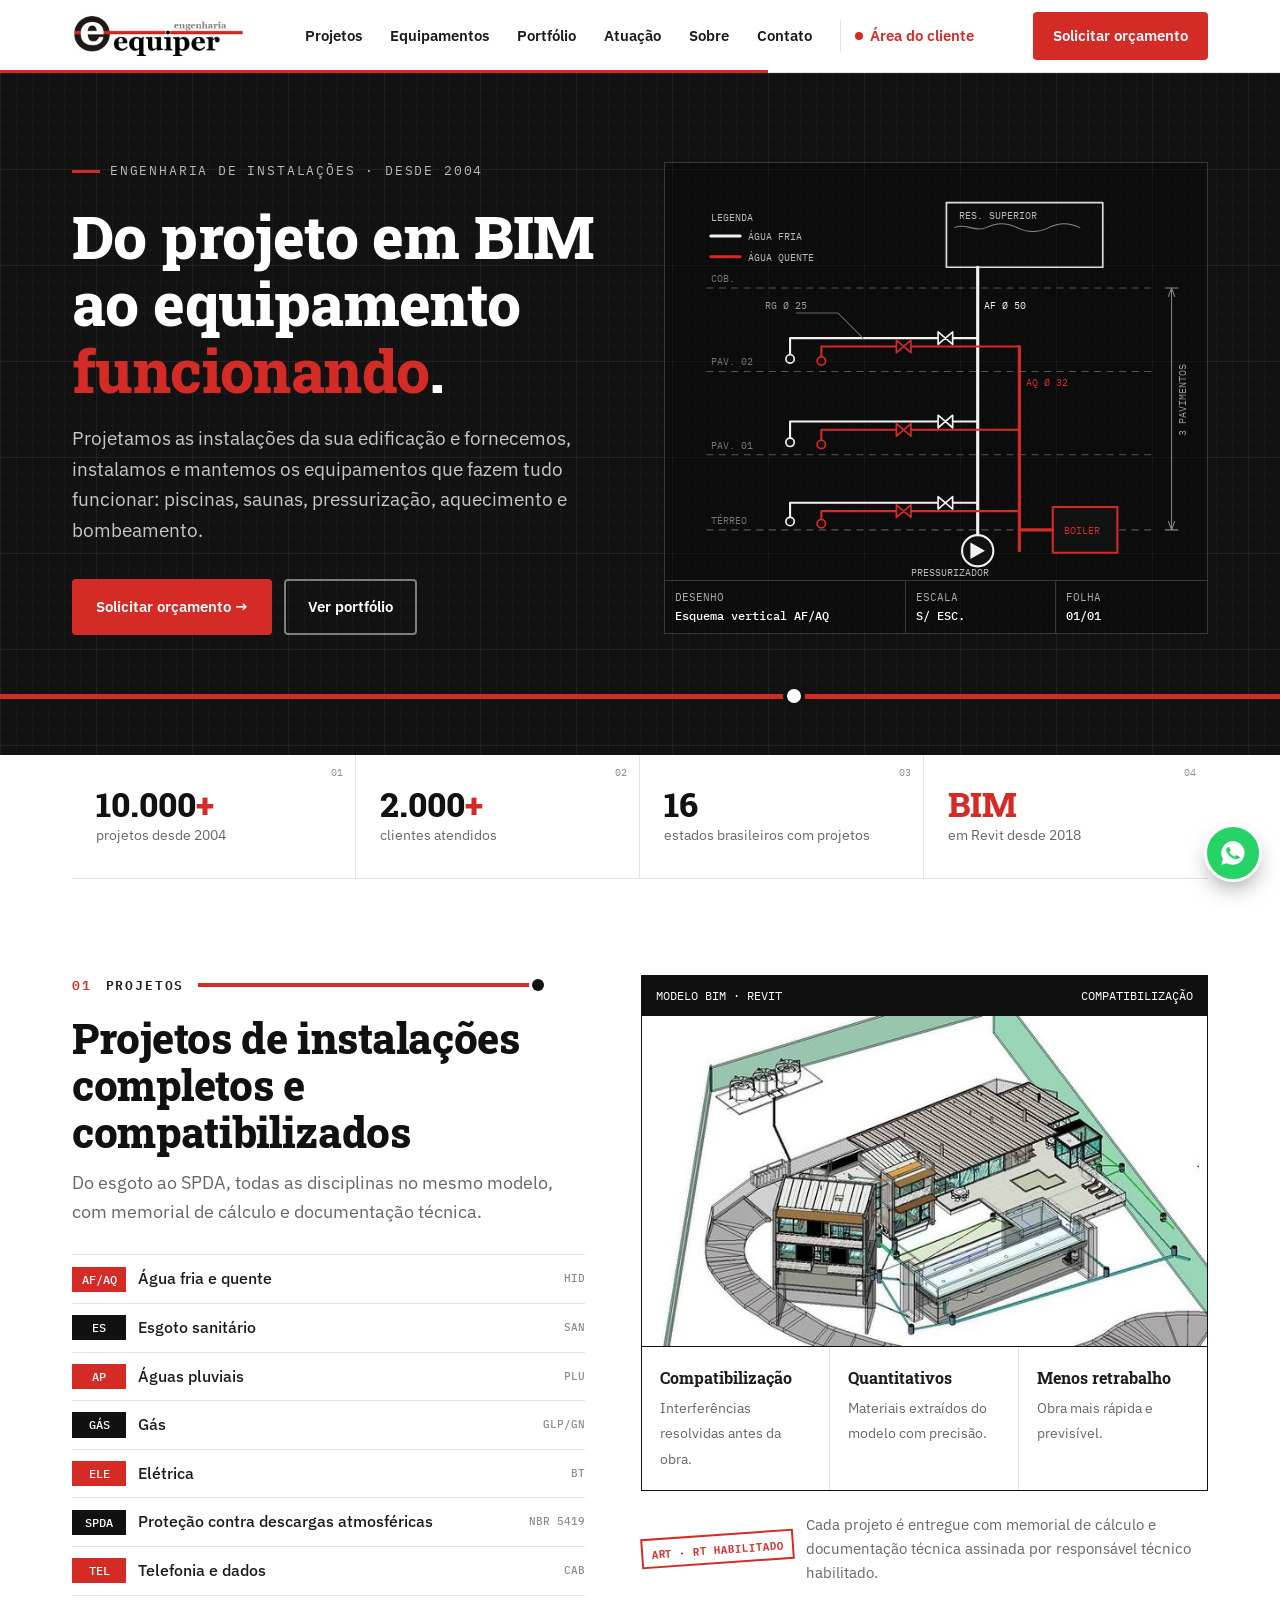
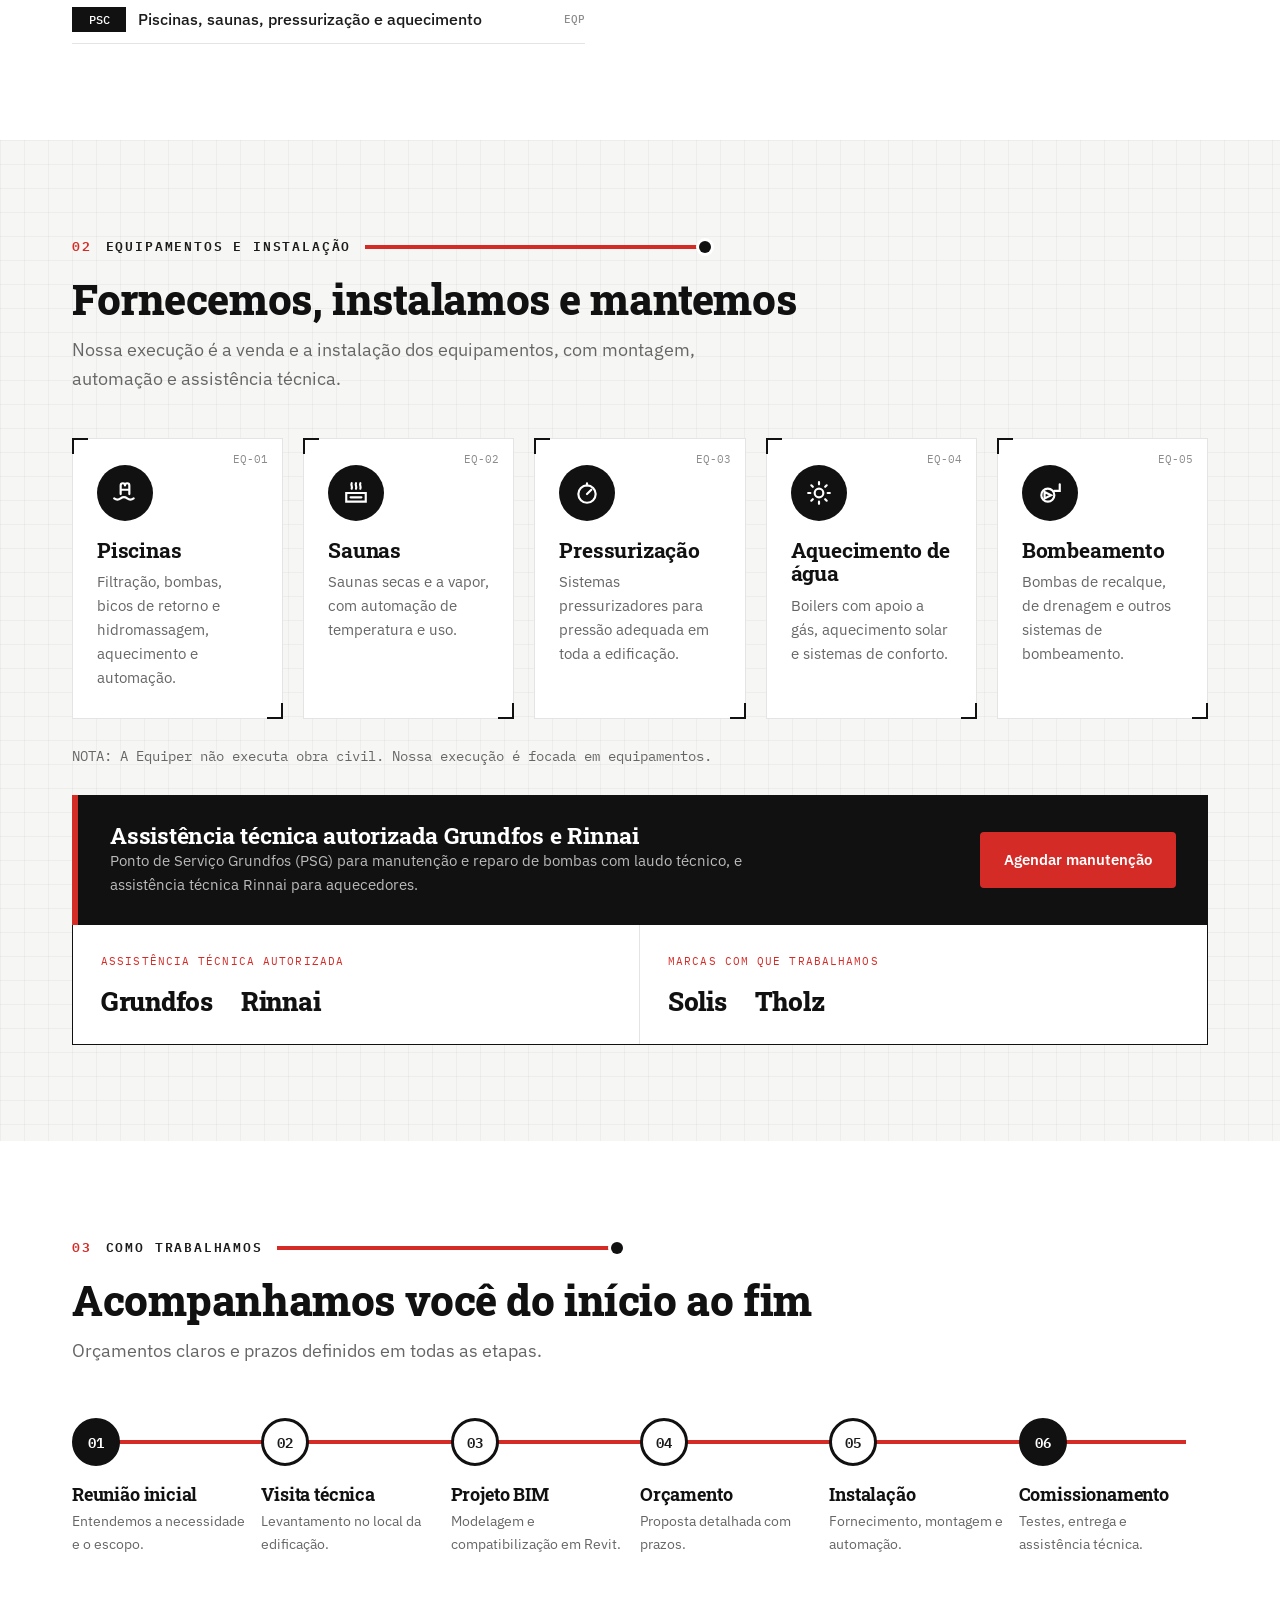
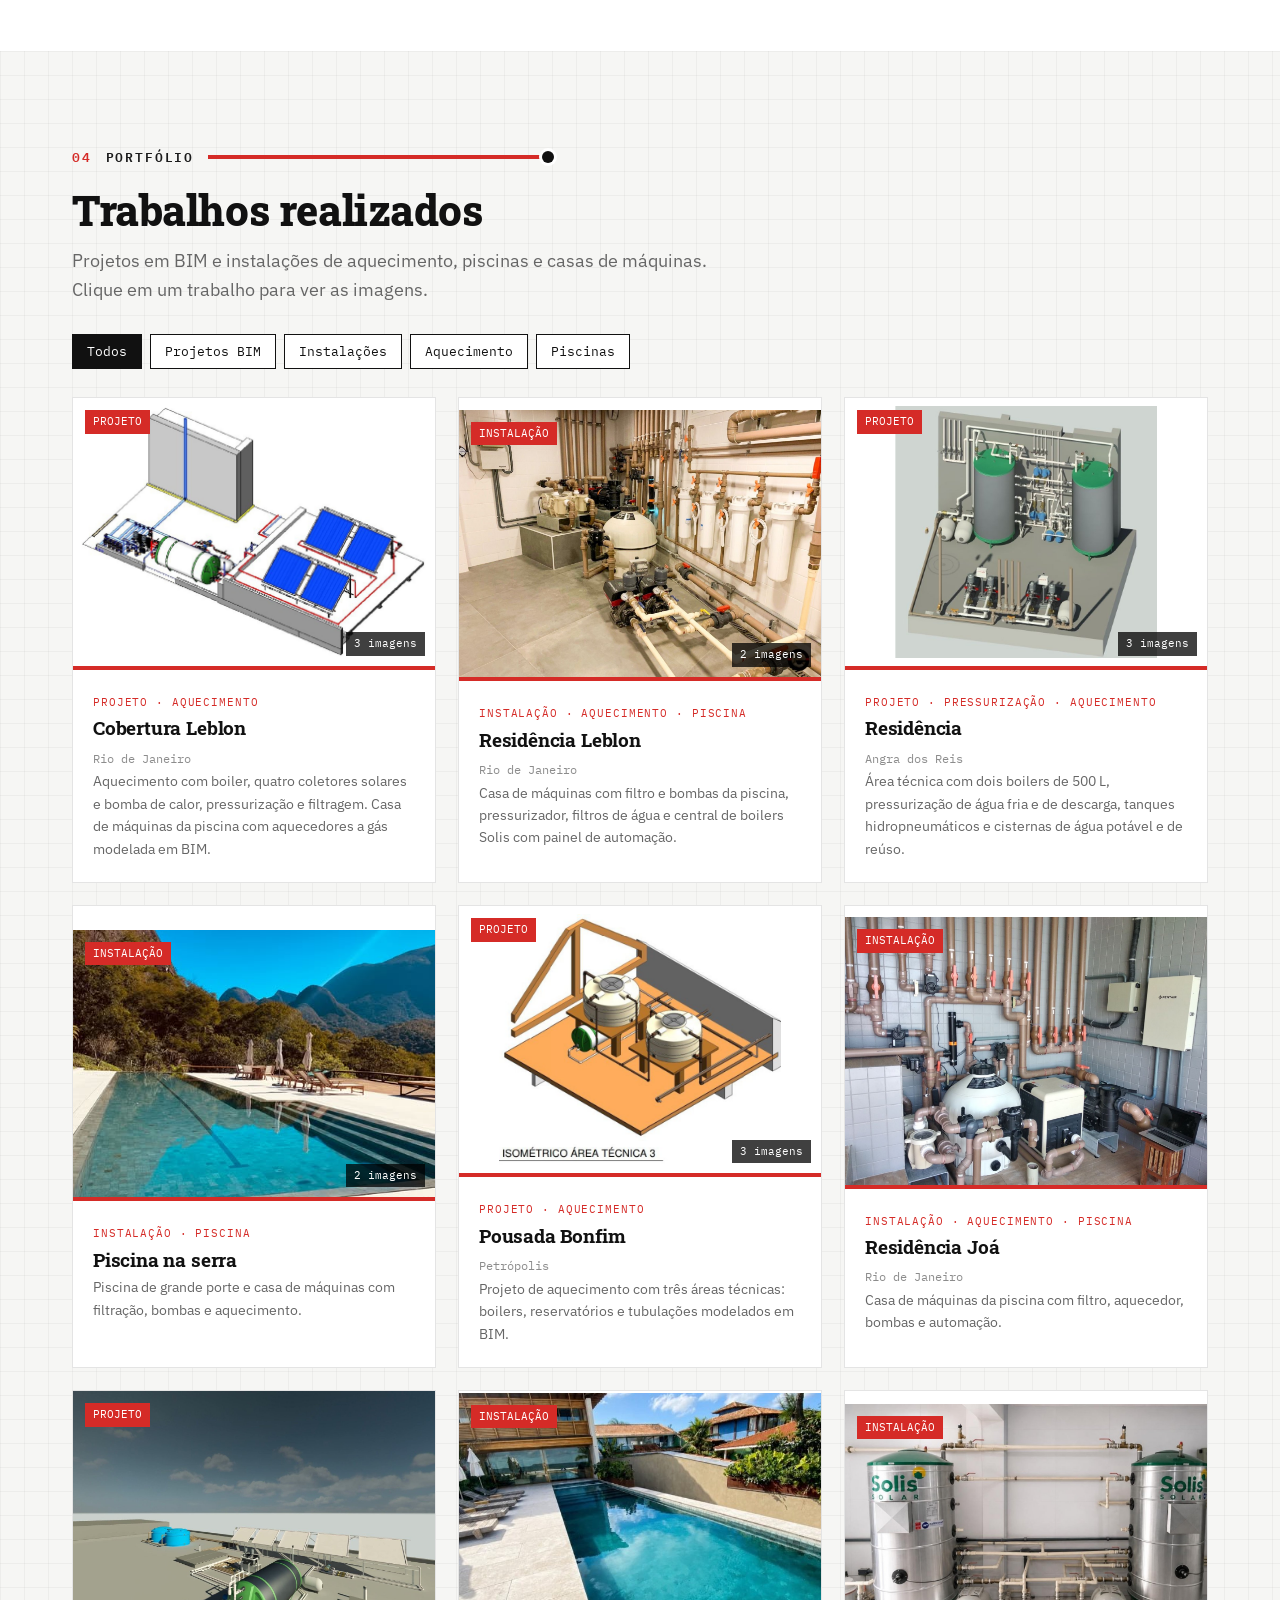
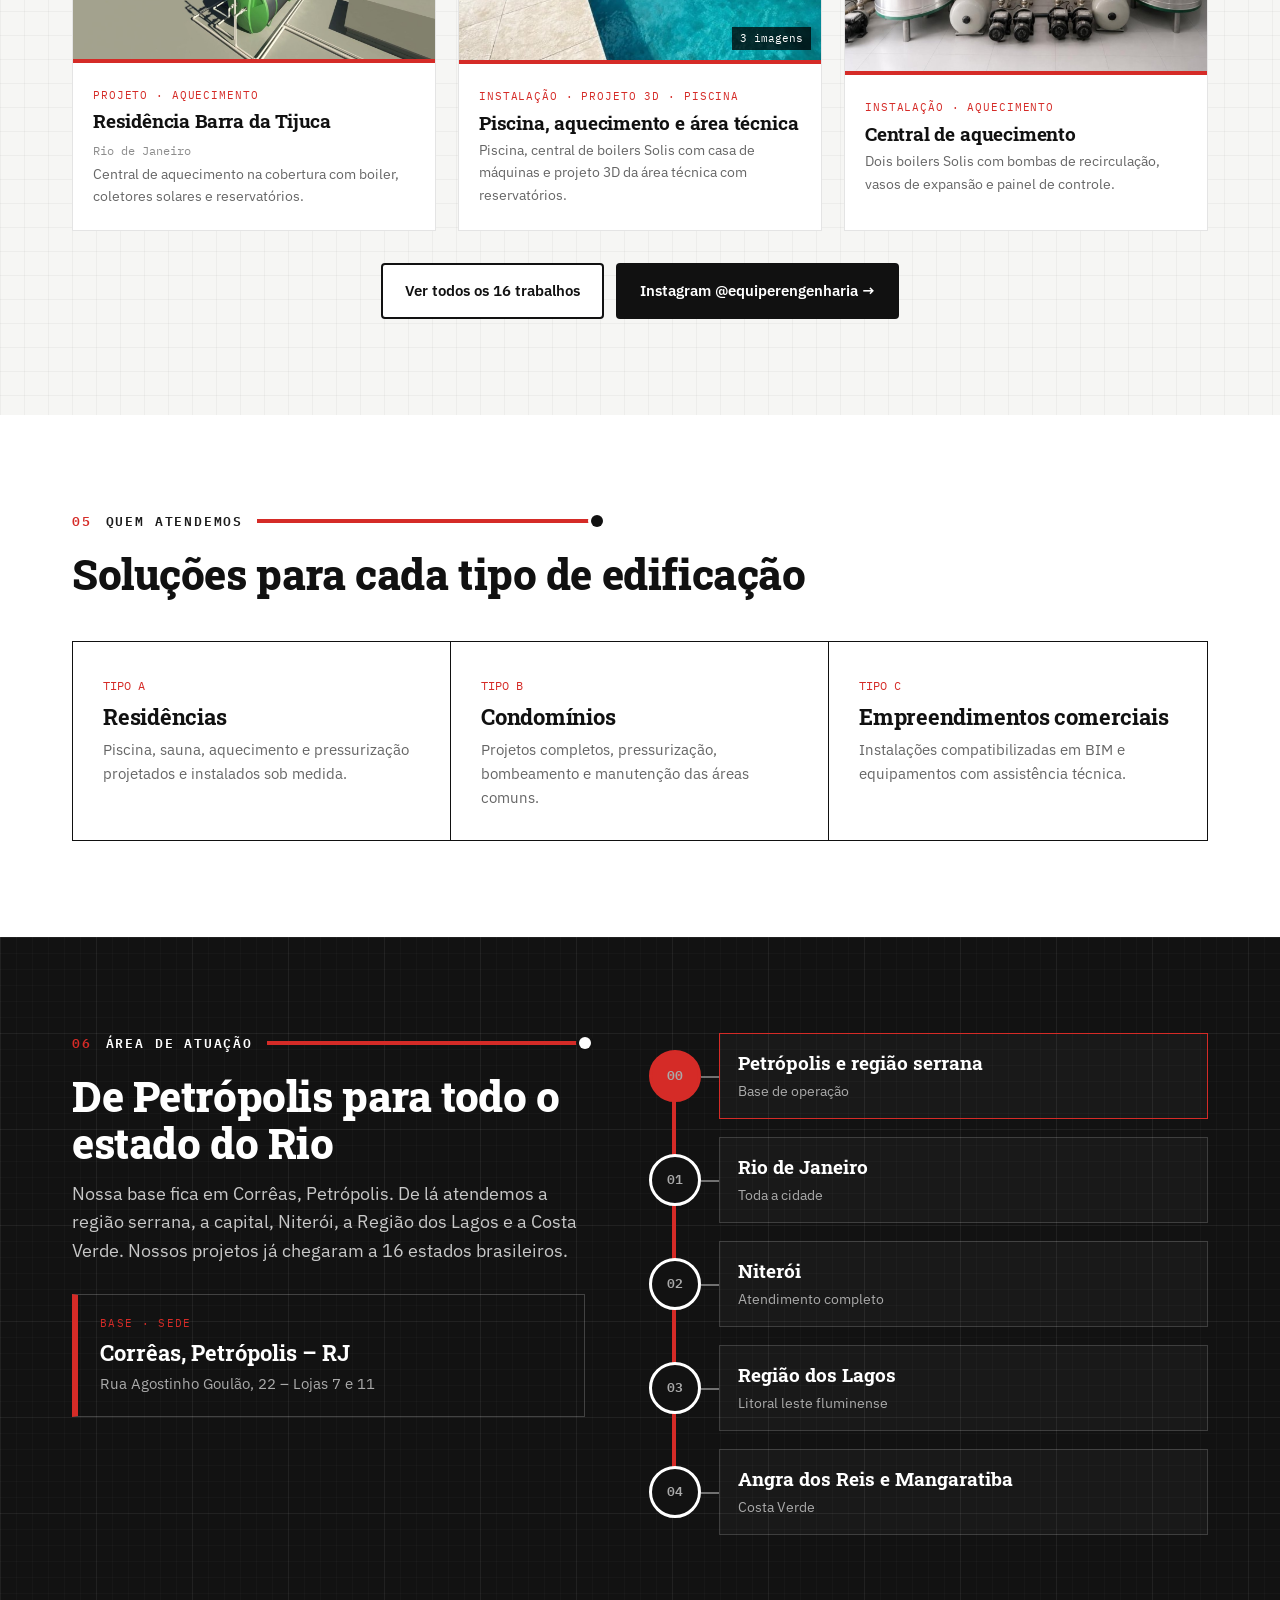
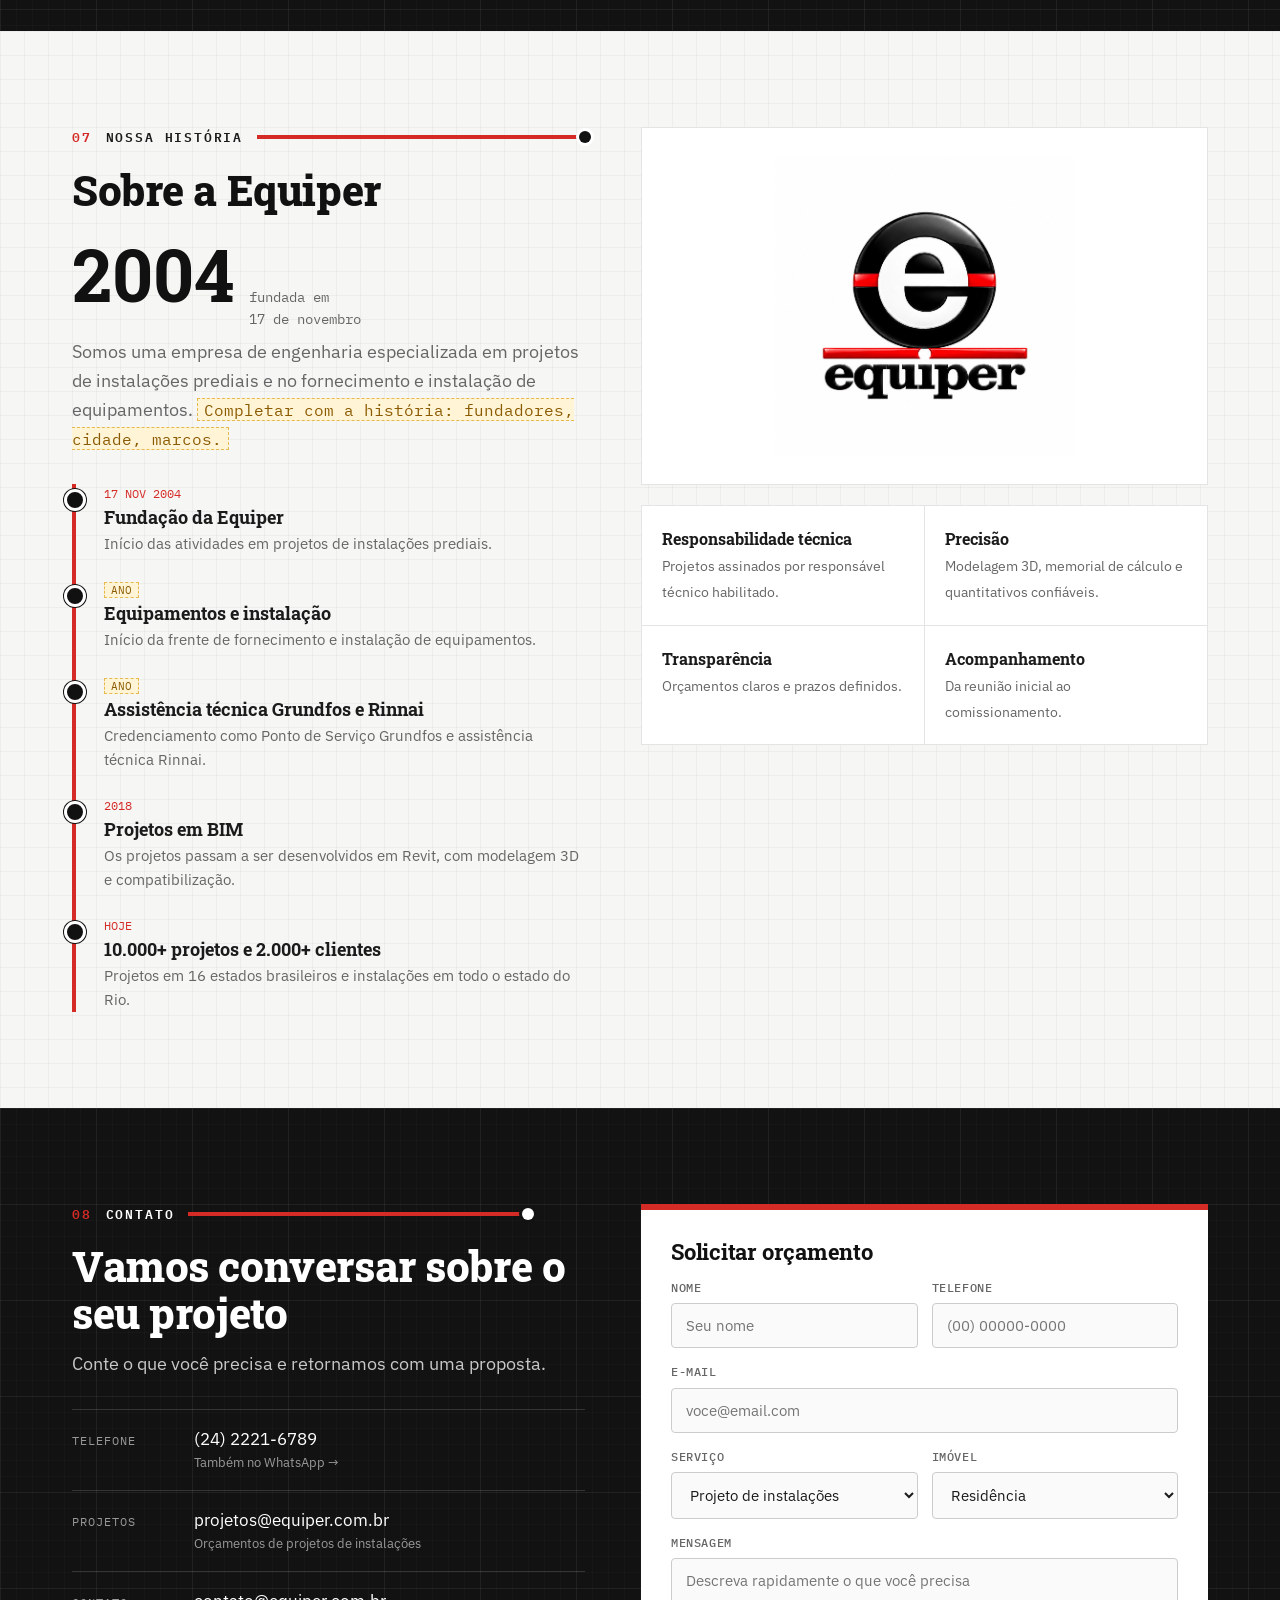
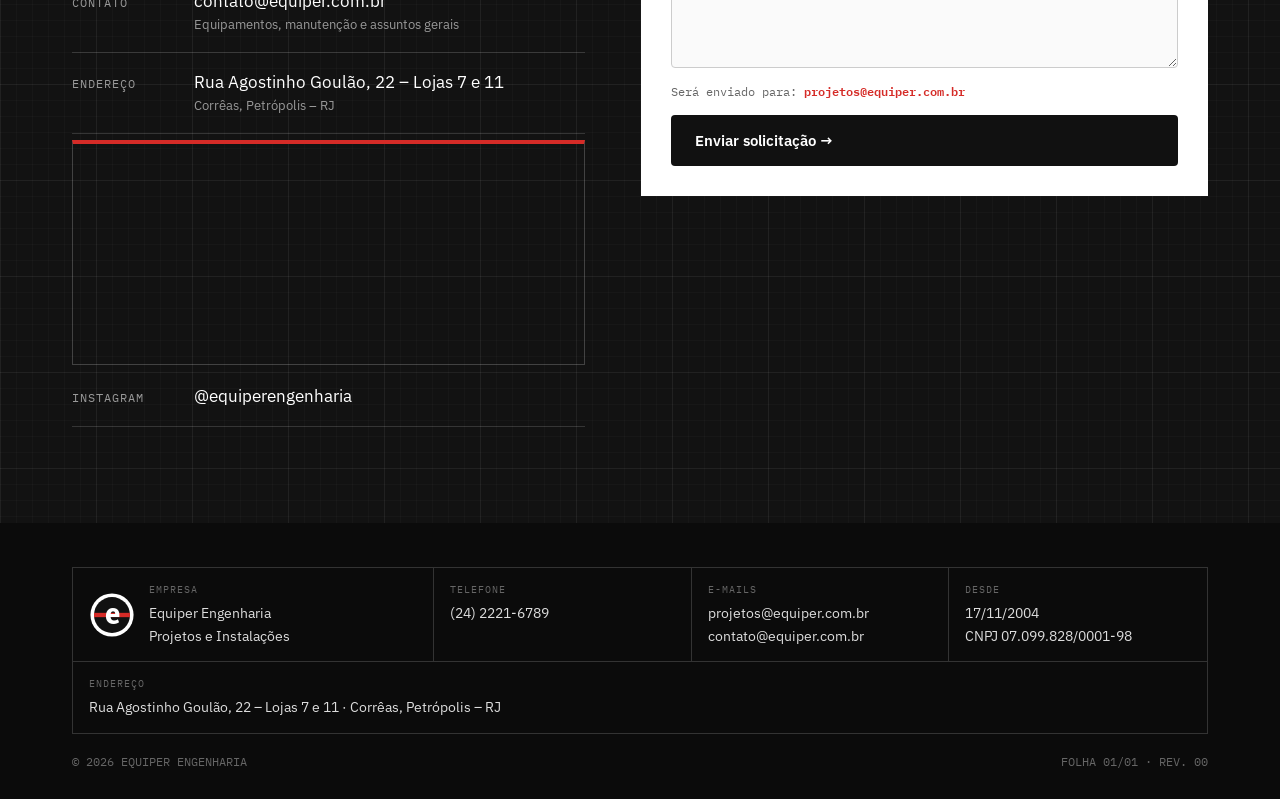
==== commit f69c3b50: "Area do cliente e painel da equipe (manutencoes preventivas) Co-Authored-By: Claude Opus 5.5 <norepl" ====
--- a/index.html
+++ b/index.html
@@ -69,6 +69,9 @@
 .menu a::after{content:"";position:absolute;left:0;right:100%;bottom:-2px;height:2px;background:var(--red);transition:.25s}
 .menu a:hover::after{right:0}
 .nav .btn{padding:10px 18px}
+.menu a.m-cli{color:var(--red);padding-left:14px;border-left:1px solid var(--line)}
+.menu a.m-cli::before{content:"";display:inline-block;width:8px;height:8px;border-radius:50%;background:var(--red);margin-right:7px;vertical-align:1px}
+@media(max-width:940px){.menu a.m-cli{border-left:0;padding-left:16px}}
 .burger{display:none;background:none;border:0;cursor:pointer}
 @media(max-width:940px){
   .menu{position:absolute;top:72px;left:0;right:0;background:#fff;flex-direction:column;gap:0;border-bottom:3px solid var(--red);display:none}
@@ -301,6 +304,7 @@
       <a href="#atuacao">Atuação</a>
       <a href="#sobre">Sobre</a>
       <a href="#contato">Contato</a>
+      <a href="cliente.html" class="m-cli">Área do cliente</a>
     </nav>
     <a href="#contato" class="btn btn-red">Solicitar orçamento</a>
     <button class="burger" aria-label="Abrir menu" onclick="document.getElementById('menu').classList.toggle('open')">
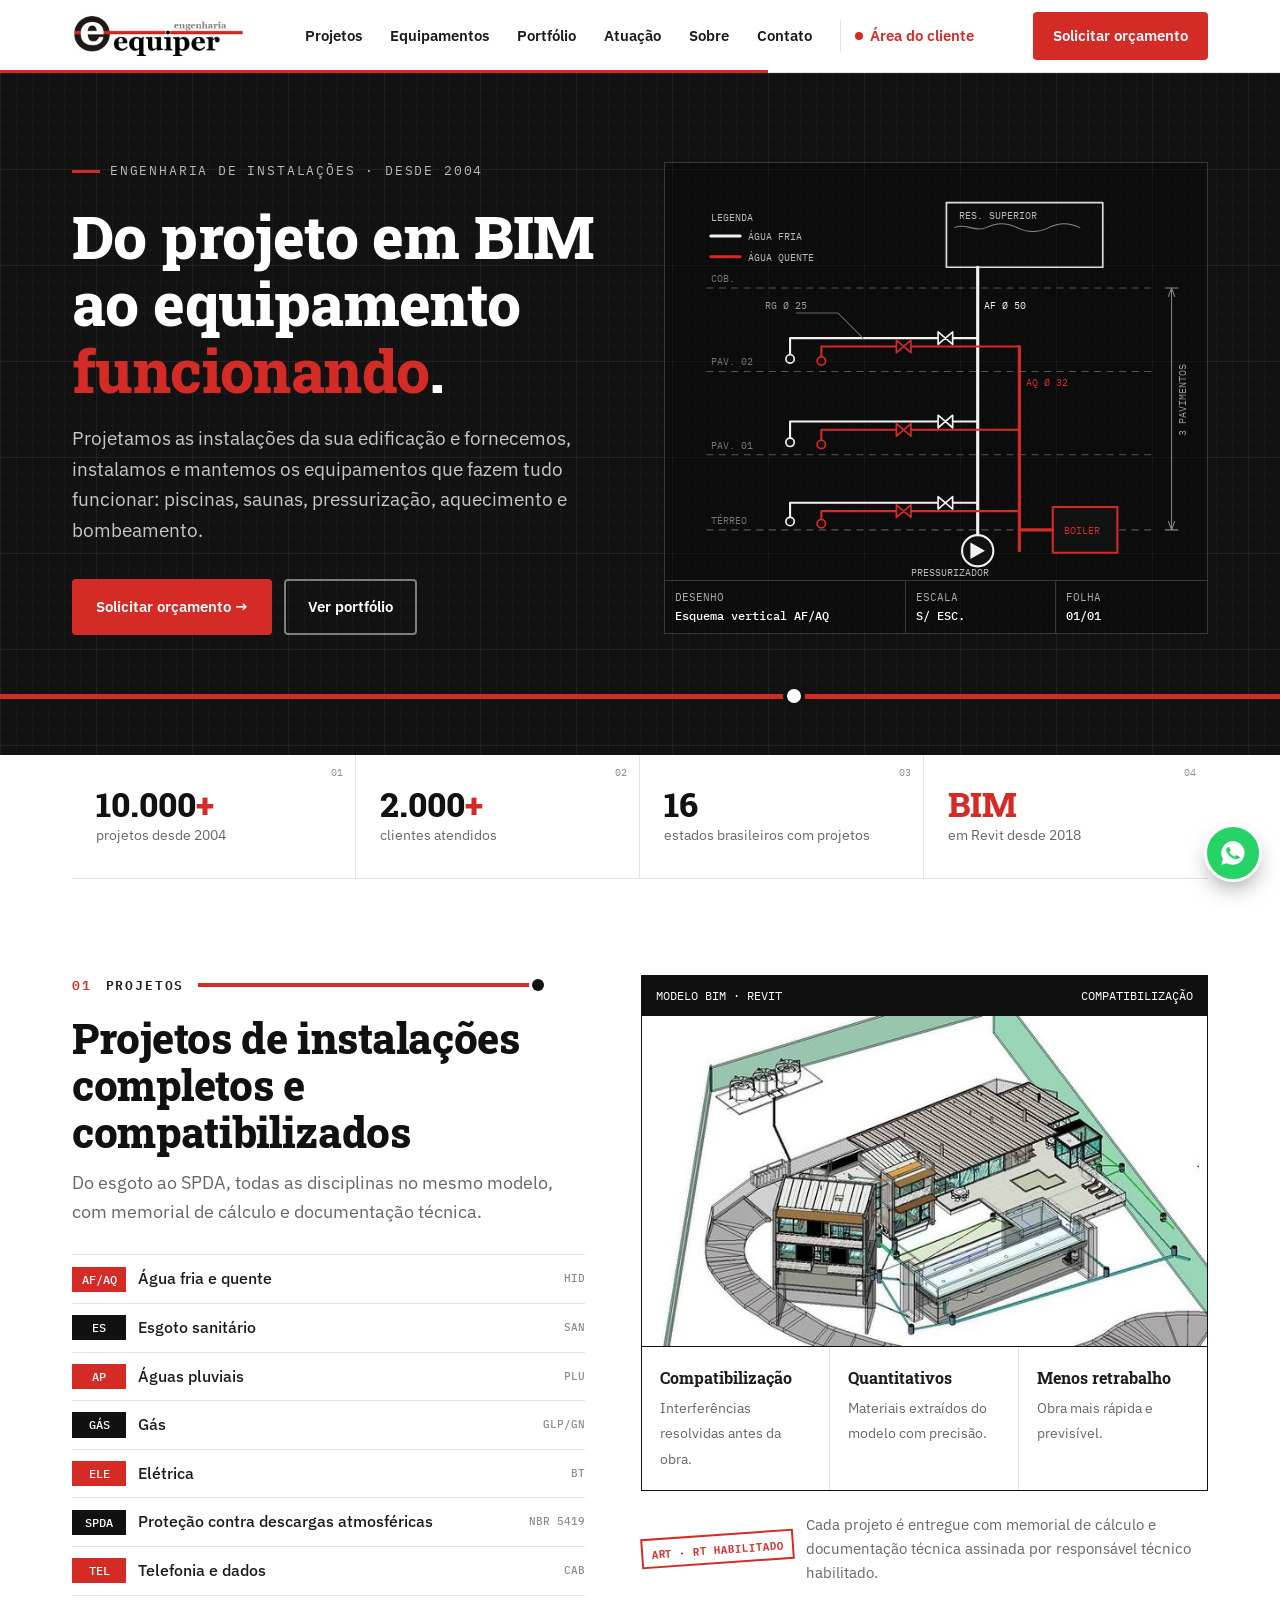
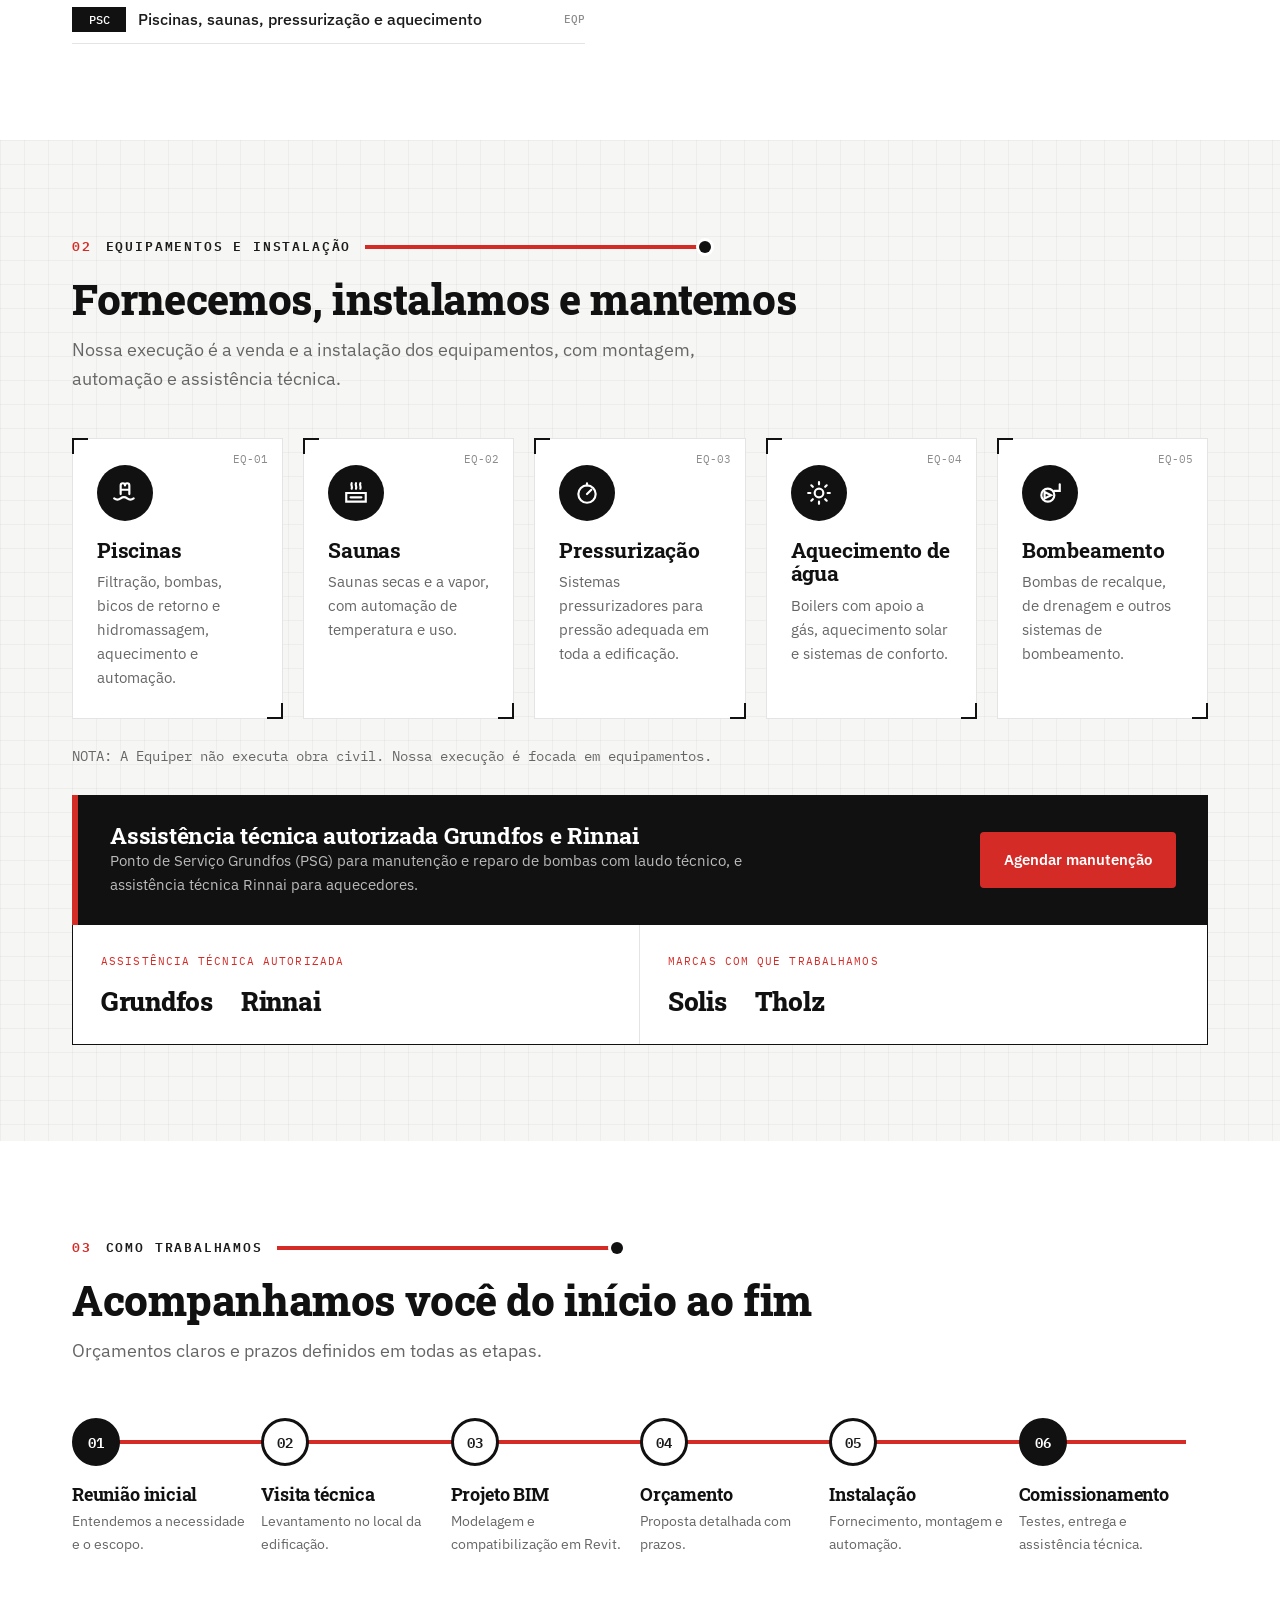
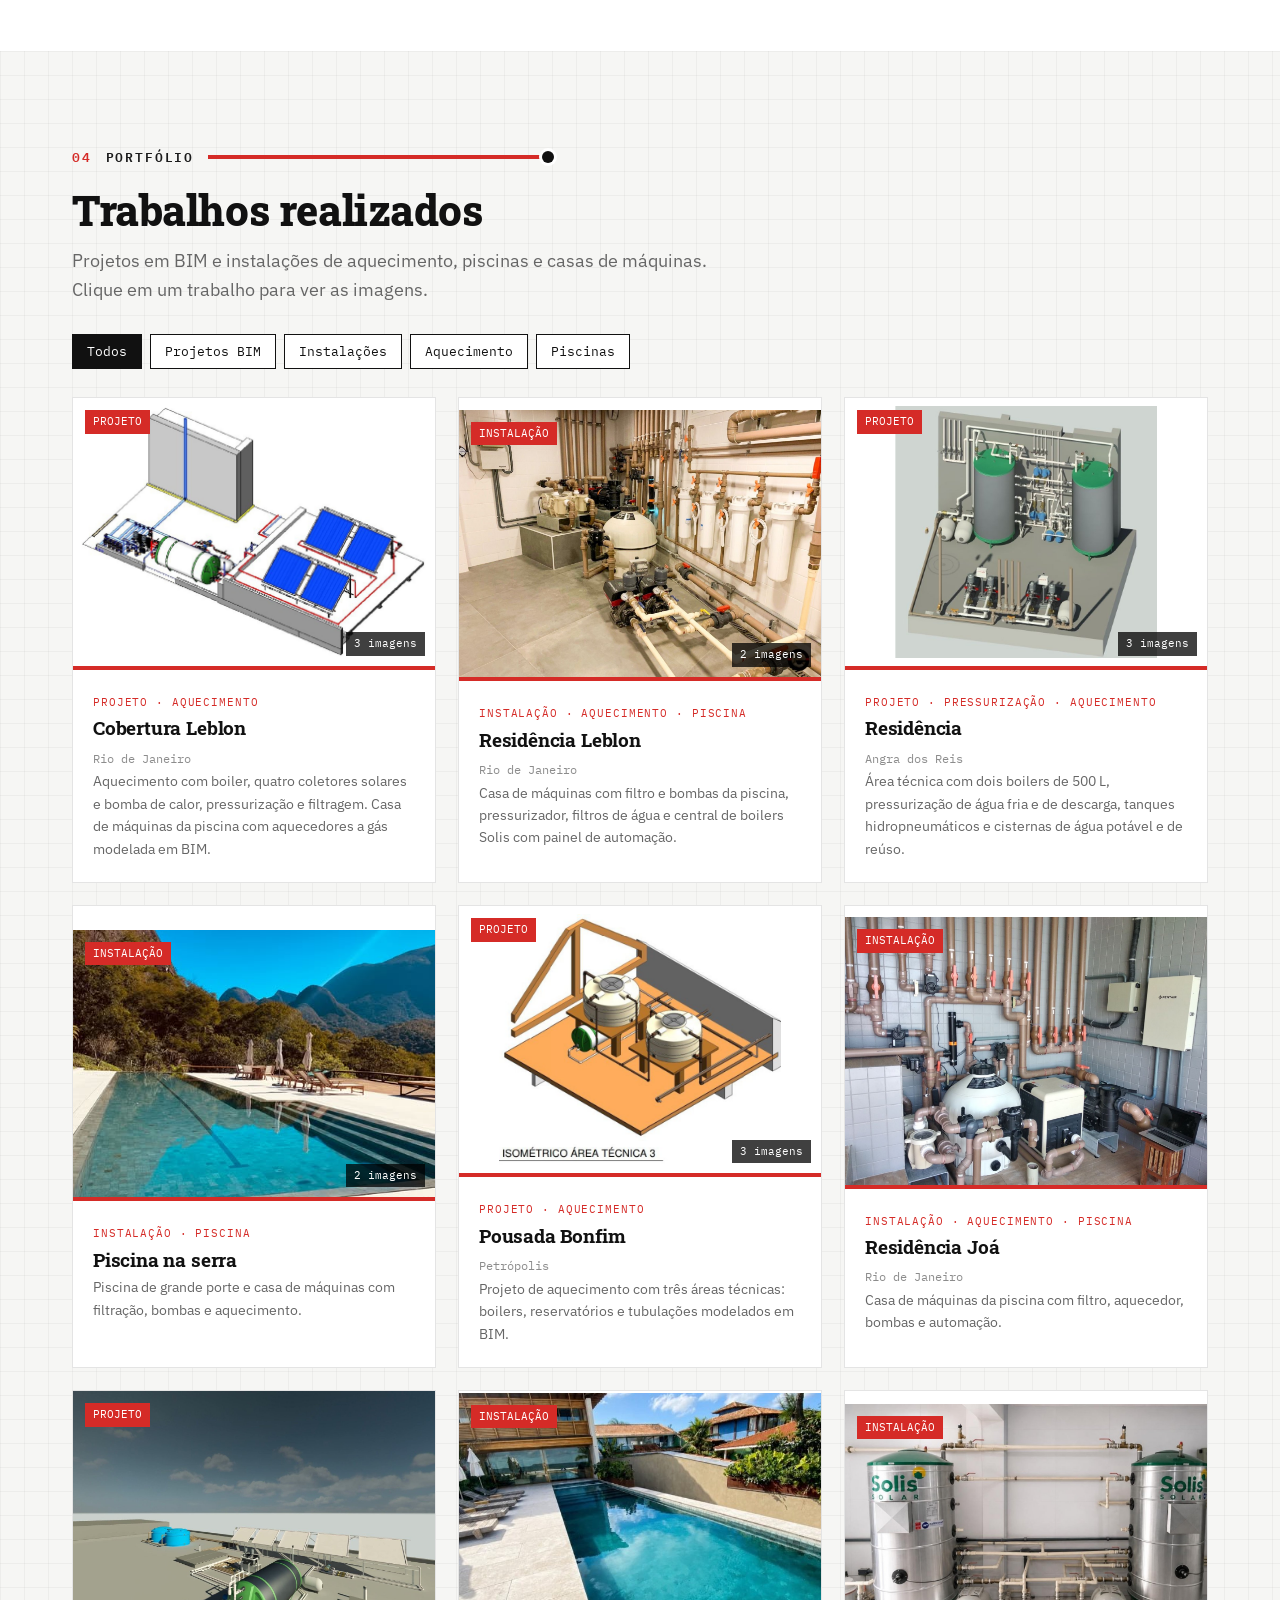
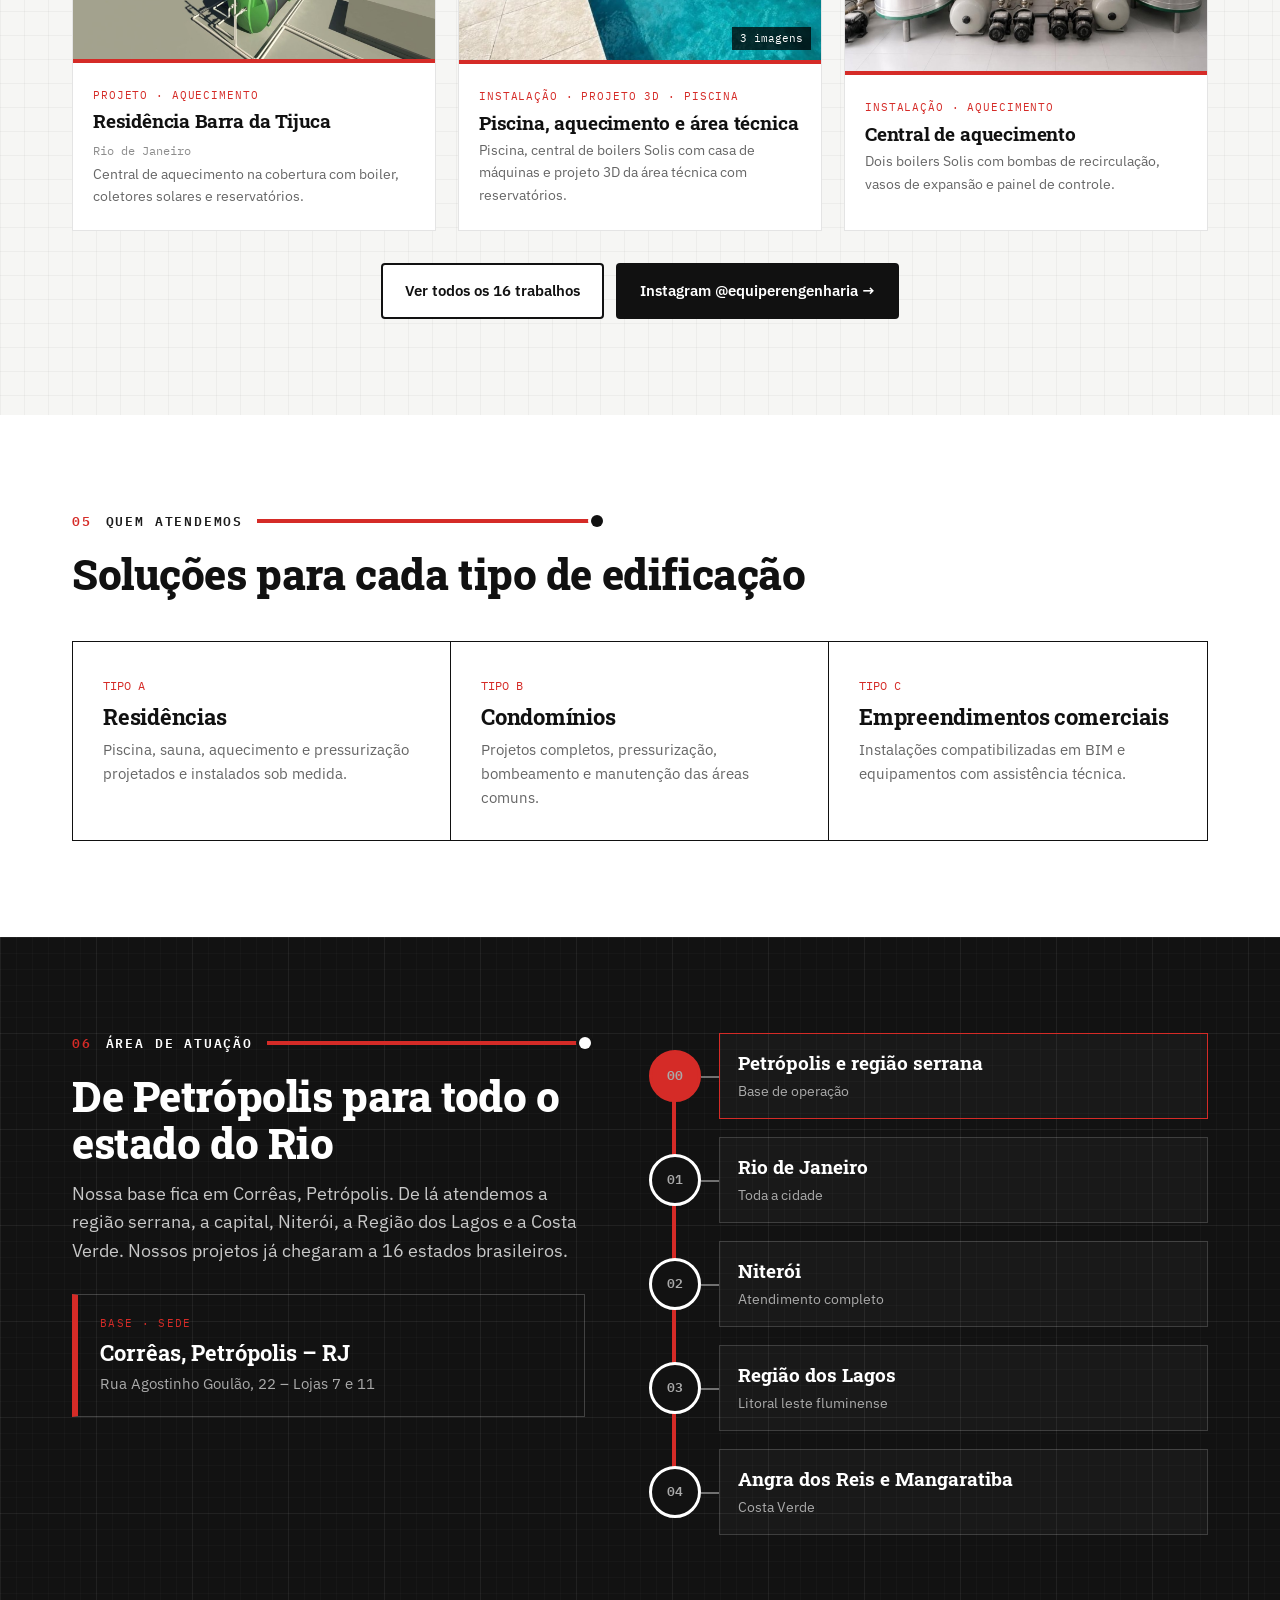
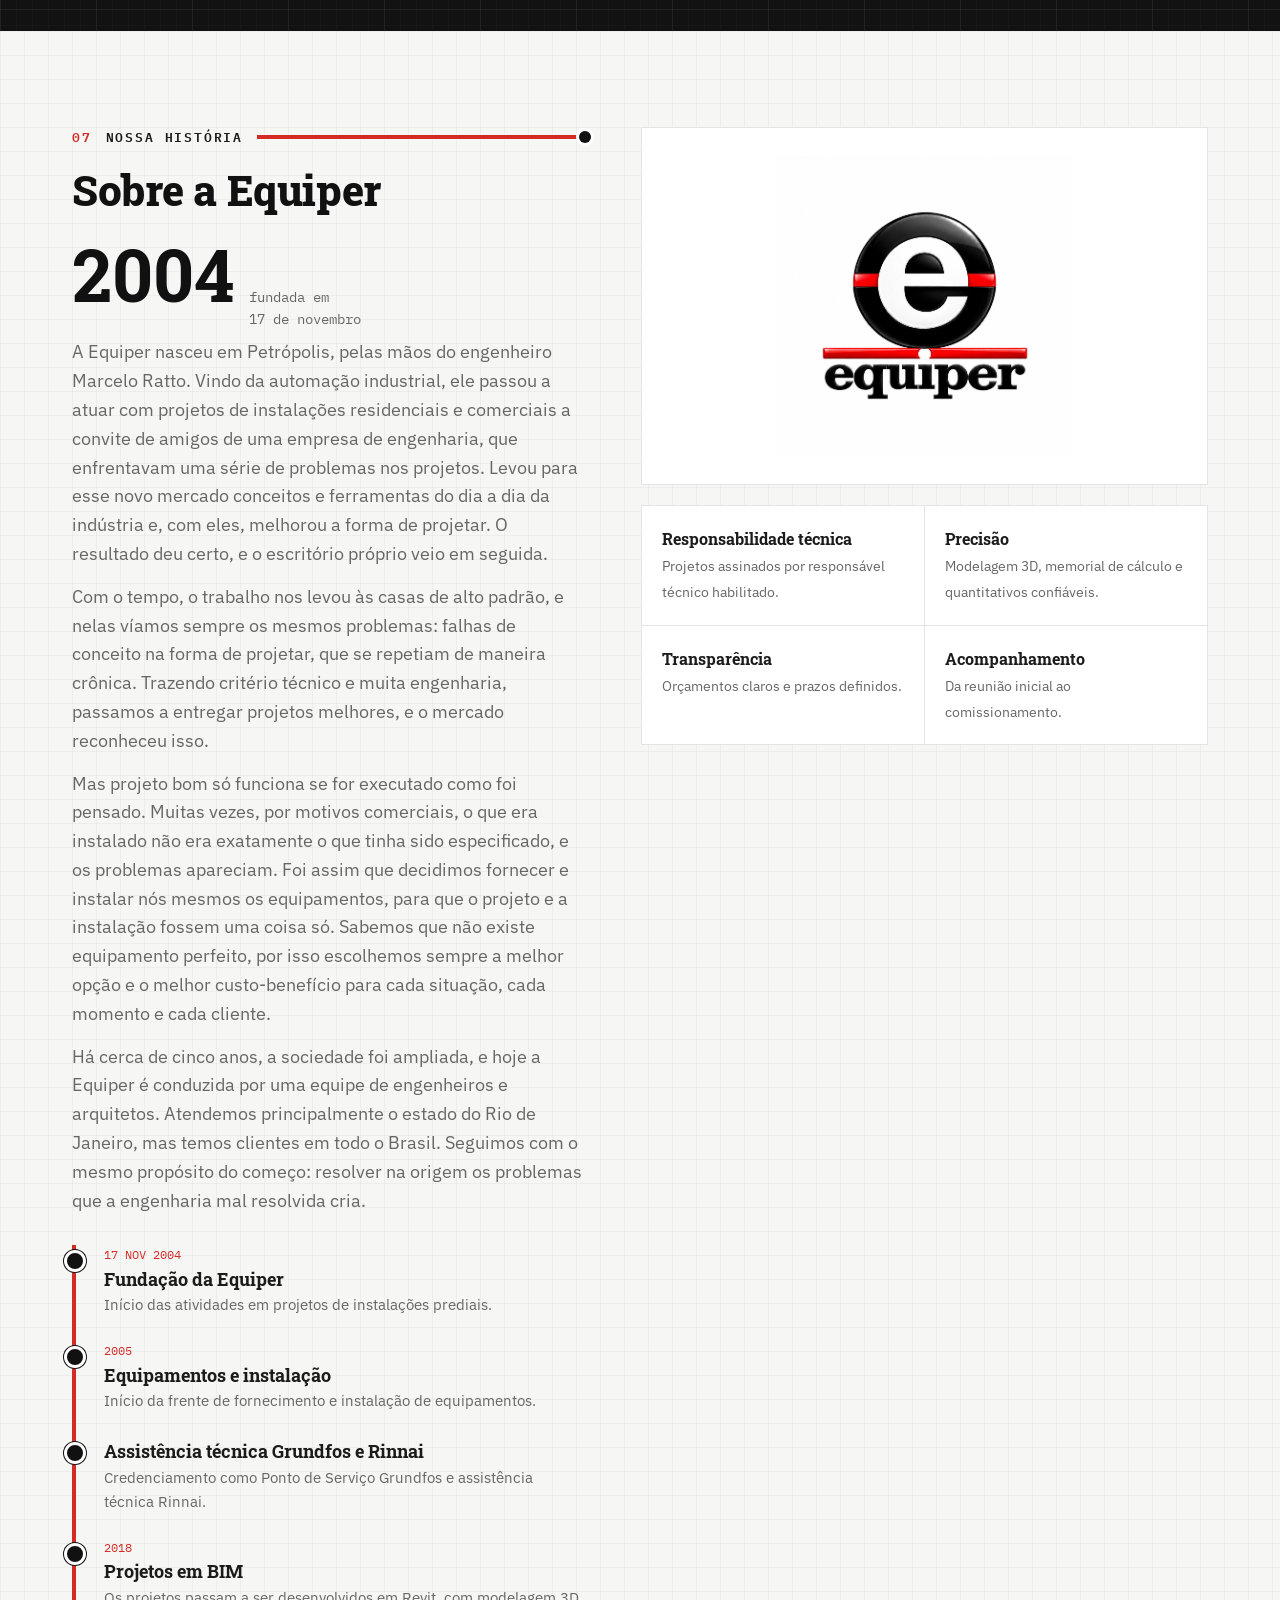
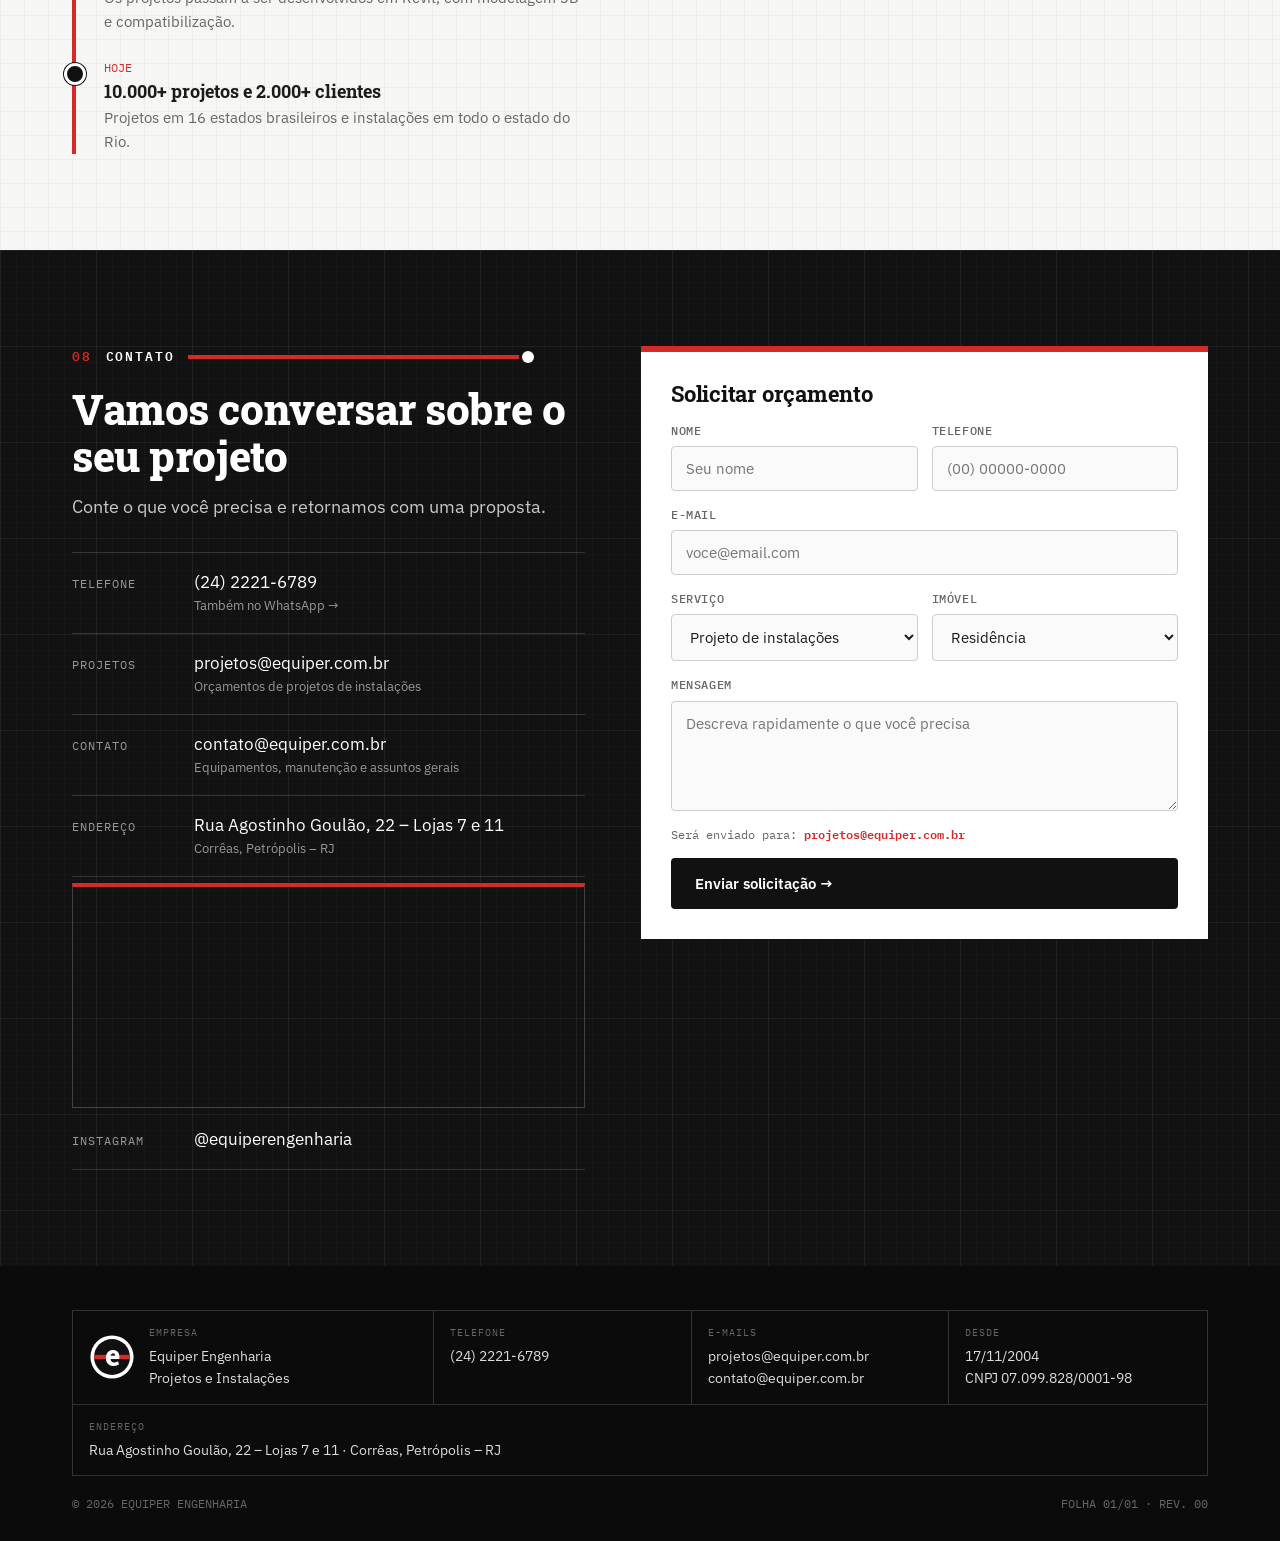
==== commit 0090952c: "Add files via upload" ====
--- a/index.html
+++ b/index.html
@@ -559,11 +559,14 @@
       <div class="sec-head"><span class="n">07</span><span>Nossa história</span><span class="pipe"></span></div>
       <h2>Sobre a Equiper</h2>
       <div class="since"><b>2004</b><span>fundada em<br>17 de novembro</span></div>
-      <p class="lead">Somos uma empresa de engenharia especializada em projetos de instalações prediais e no fornecimento e instalação de equipamentos. <span class="ph">Completar com a história: fundadores, cidade, marcos.</span></p>
+      <p class="lead">A Equiper nasceu em Petrópolis, pelas mãos do engenheiro Marcelo Ratto. Vindo da automação industrial, ele passou a atuar com projetos de instalações residenciais e comerciais a convite de amigos de uma empresa de engenharia, que enfrentavam uma série de problemas nos projetos. Levou para esse novo mercado conceitos e ferramentas do dia a dia da indústria e, com eles, melhorou a forma de projetar. O resultado deu certo, e o escritório próprio veio em seguida.</p>
+      <p class="lead" style="margin-top:14px">Com o tempo, o trabalho nos levou às casas de alto padrão, e nelas víamos sempre os mesmos problemas: falhas de conceito na forma de projetar, que se repetiam de maneira crônica. Trazendo critério técnico e muita engenharia, passamos a entregar projetos melhores, e o mercado reconheceu isso.</p>
+      <p class="lead" style="margin-top:14px">Mas projeto bom só funciona se for executado como foi pensado. Muitas vezes, por motivos comerciais, o que era instalado não era exatamente o que tinha sido especificado, e os problemas apareciam. Foi assim que decidimos fornecer e instalar nós mesmos os equipamentos, para que o projeto e a instalação fossem uma coisa só. Sabemos que não existe equipamento perfeito, por isso escolhemos sempre a melhor opção e o melhor custo-benefício para cada situação, cada momento e cada cliente.</p>
+      <p class="lead" style="margin-top:14px">Há cerca de cinco anos, a sociedade foi ampliada, e hoje a Equiper é conduzida por uma equipe de engenheiros e arquitetos. Atendemos principalmente o estado do Rio de Janeiro, mas temos clientes em todo o Brasil. Seguimos com o mesmo propósito do começo: resolver na origem os problemas que a engenharia mal resolvida cria.</p>
       <div class="timeline">
         <div class="tl"><span class="d">17 NOV 2004</span><b>Fundação da Equiper</b><p>Início das atividades em projetos de instalações prediais.</p></div>
-        <div class="tl"><span class="d"><span class="ph">ANO</span></span><b>Equipamentos e instalação</b><p>Início da frente de fornecimento e instalação de equipamentos.</p></div>
-        <div class="tl"><span class="d"><span class="ph">ANO</span></span><b>Assistência técnica Grundfos e Rinnai</b><p>Credenciamento como Ponto de Serviço Grundfos e assistência técnica Rinnai.</p></div>
+        <div class="tl"><span class="d">2005</span><b>Equipamentos e instalação</b><p>Início da frente de fornecimento e instalação de equipamentos.</p></div>
+        <div class="tl"><b>Assistência técnica Grundfos e Rinnai</b><p>Credenciamento como Ponto de Serviço Grundfos e assistência técnica Rinnai.</p></div>
         <div class="tl"><span class="d">2018</span><b>Projetos em BIM</b><p>Os projetos passam a ser desenvolvidos em Revit, com modelagem 3D e compatibilização.</p></div>
         <div class="tl"><span class="d">HOJE</span><b>10.000+ projetos e 2.000+ clientes</b><p>Projetos em 16 estados brasileiros e instalações em todo o estado do Rio.</p></div>
       </div>
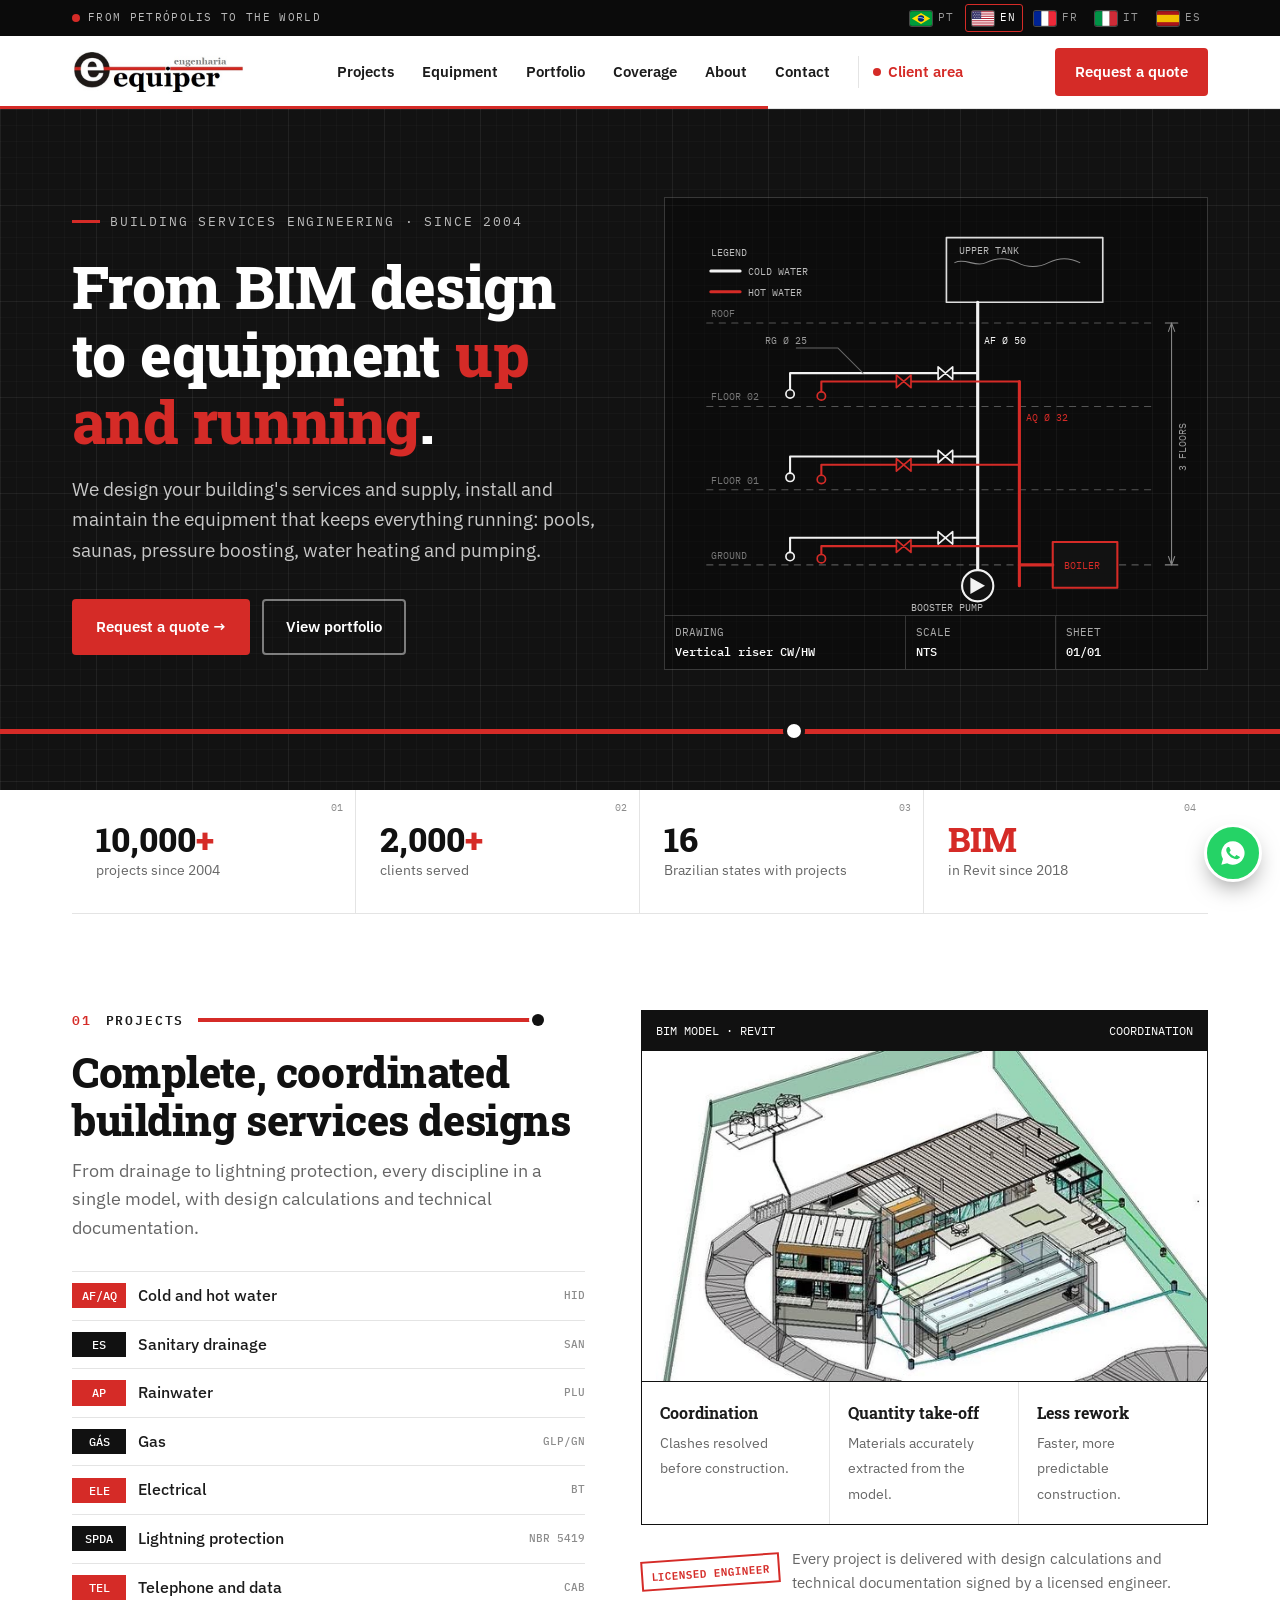
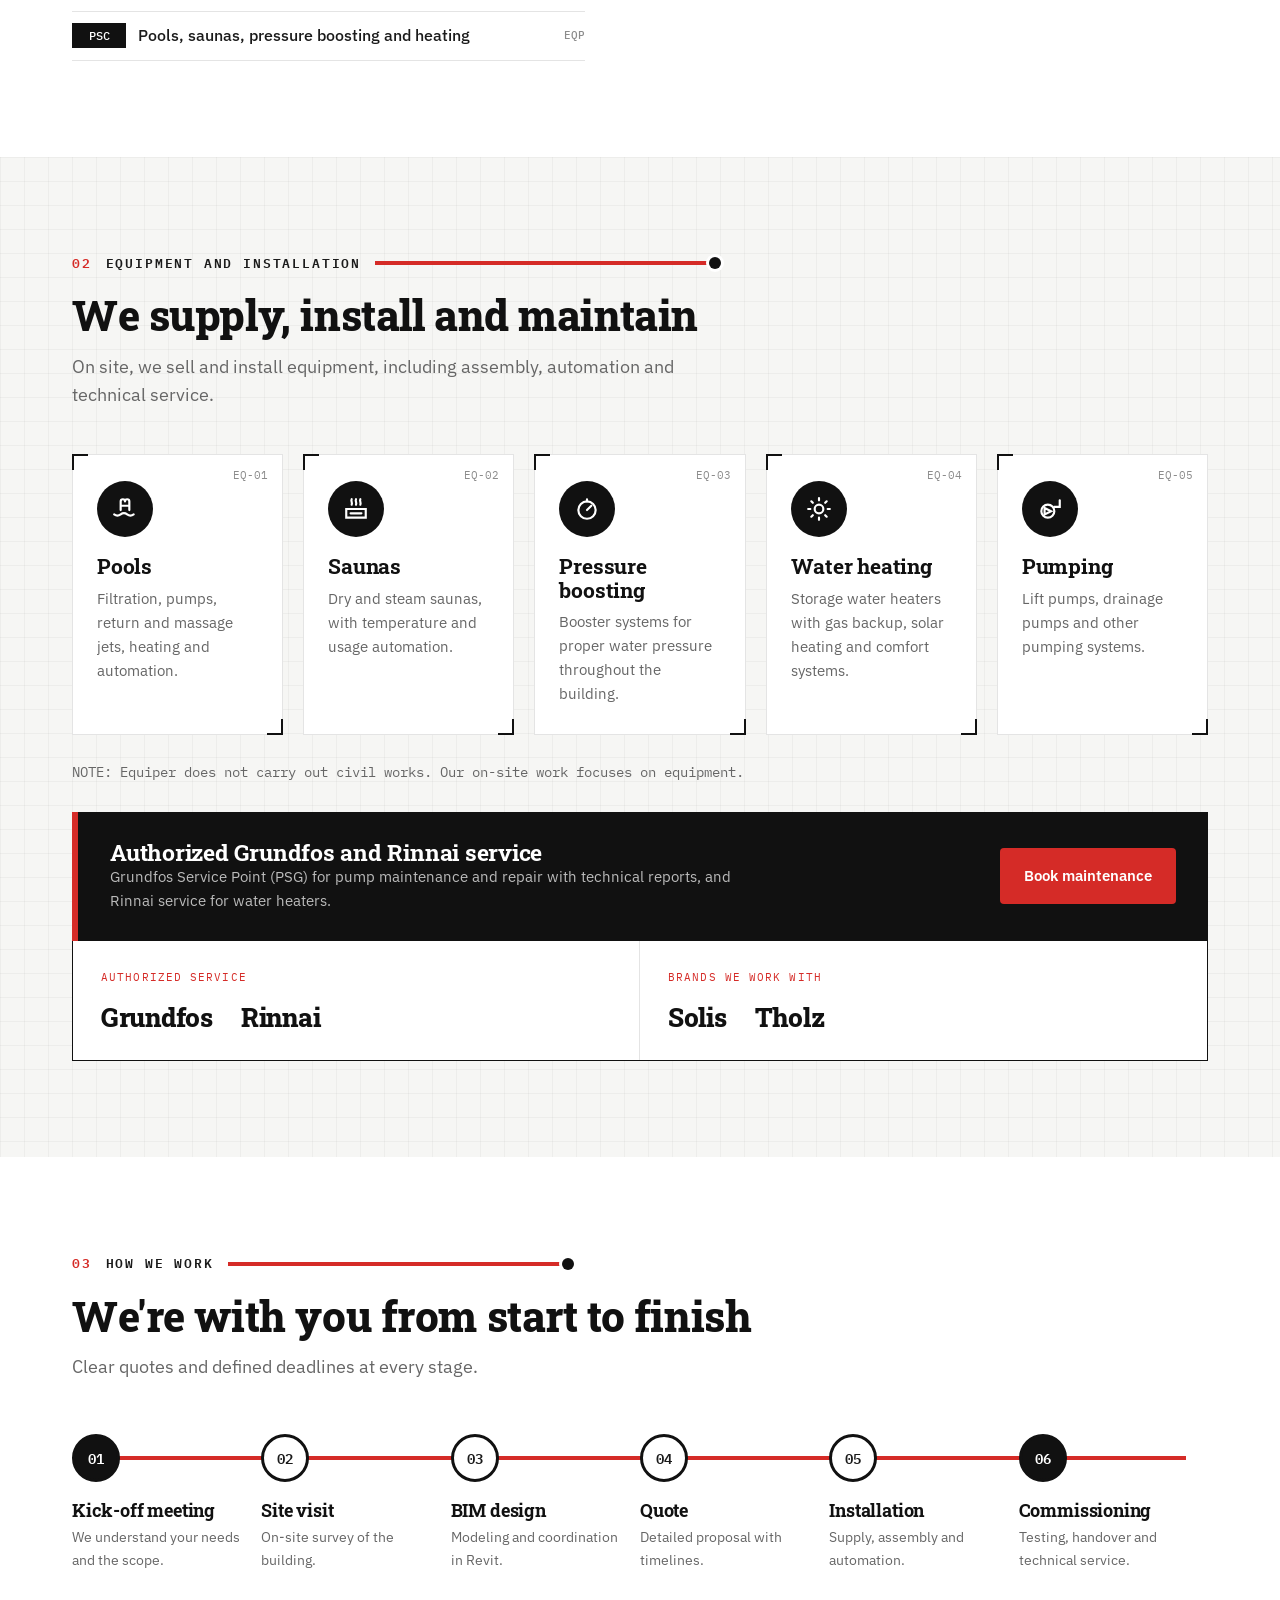
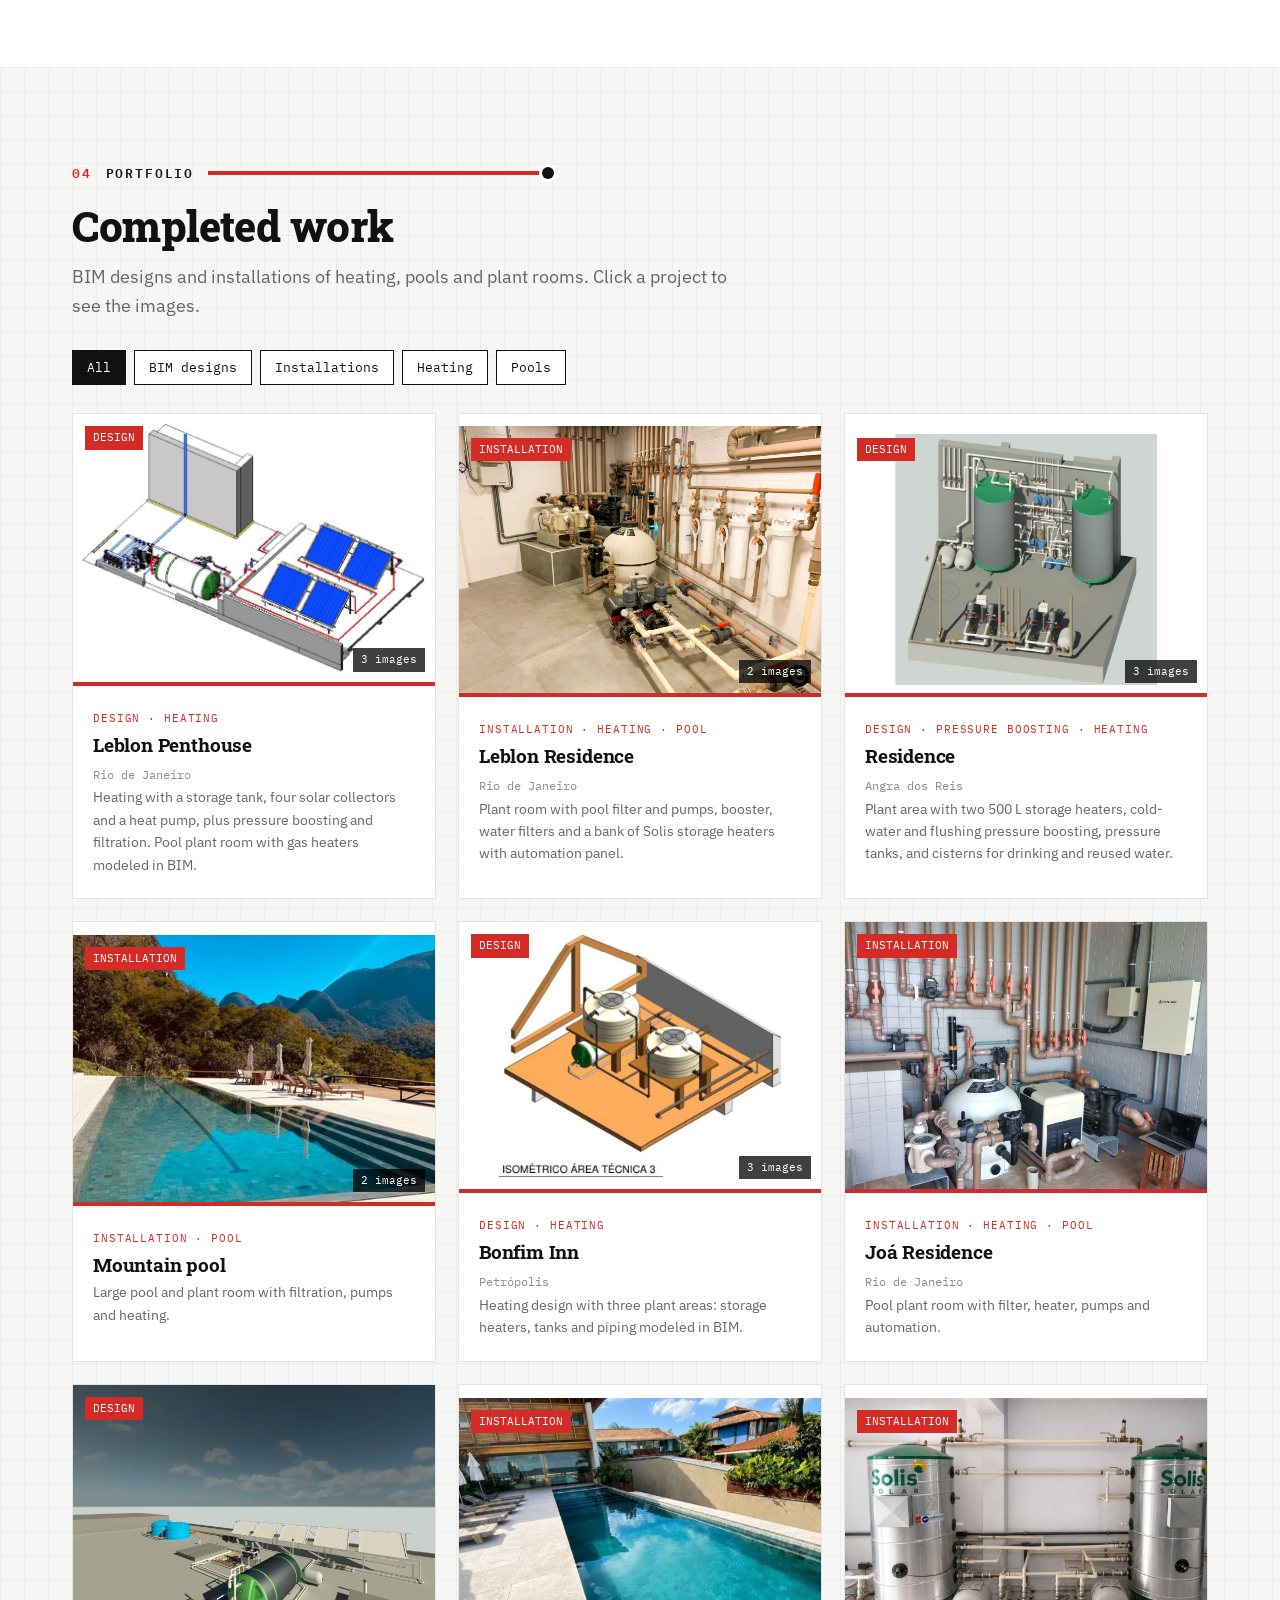
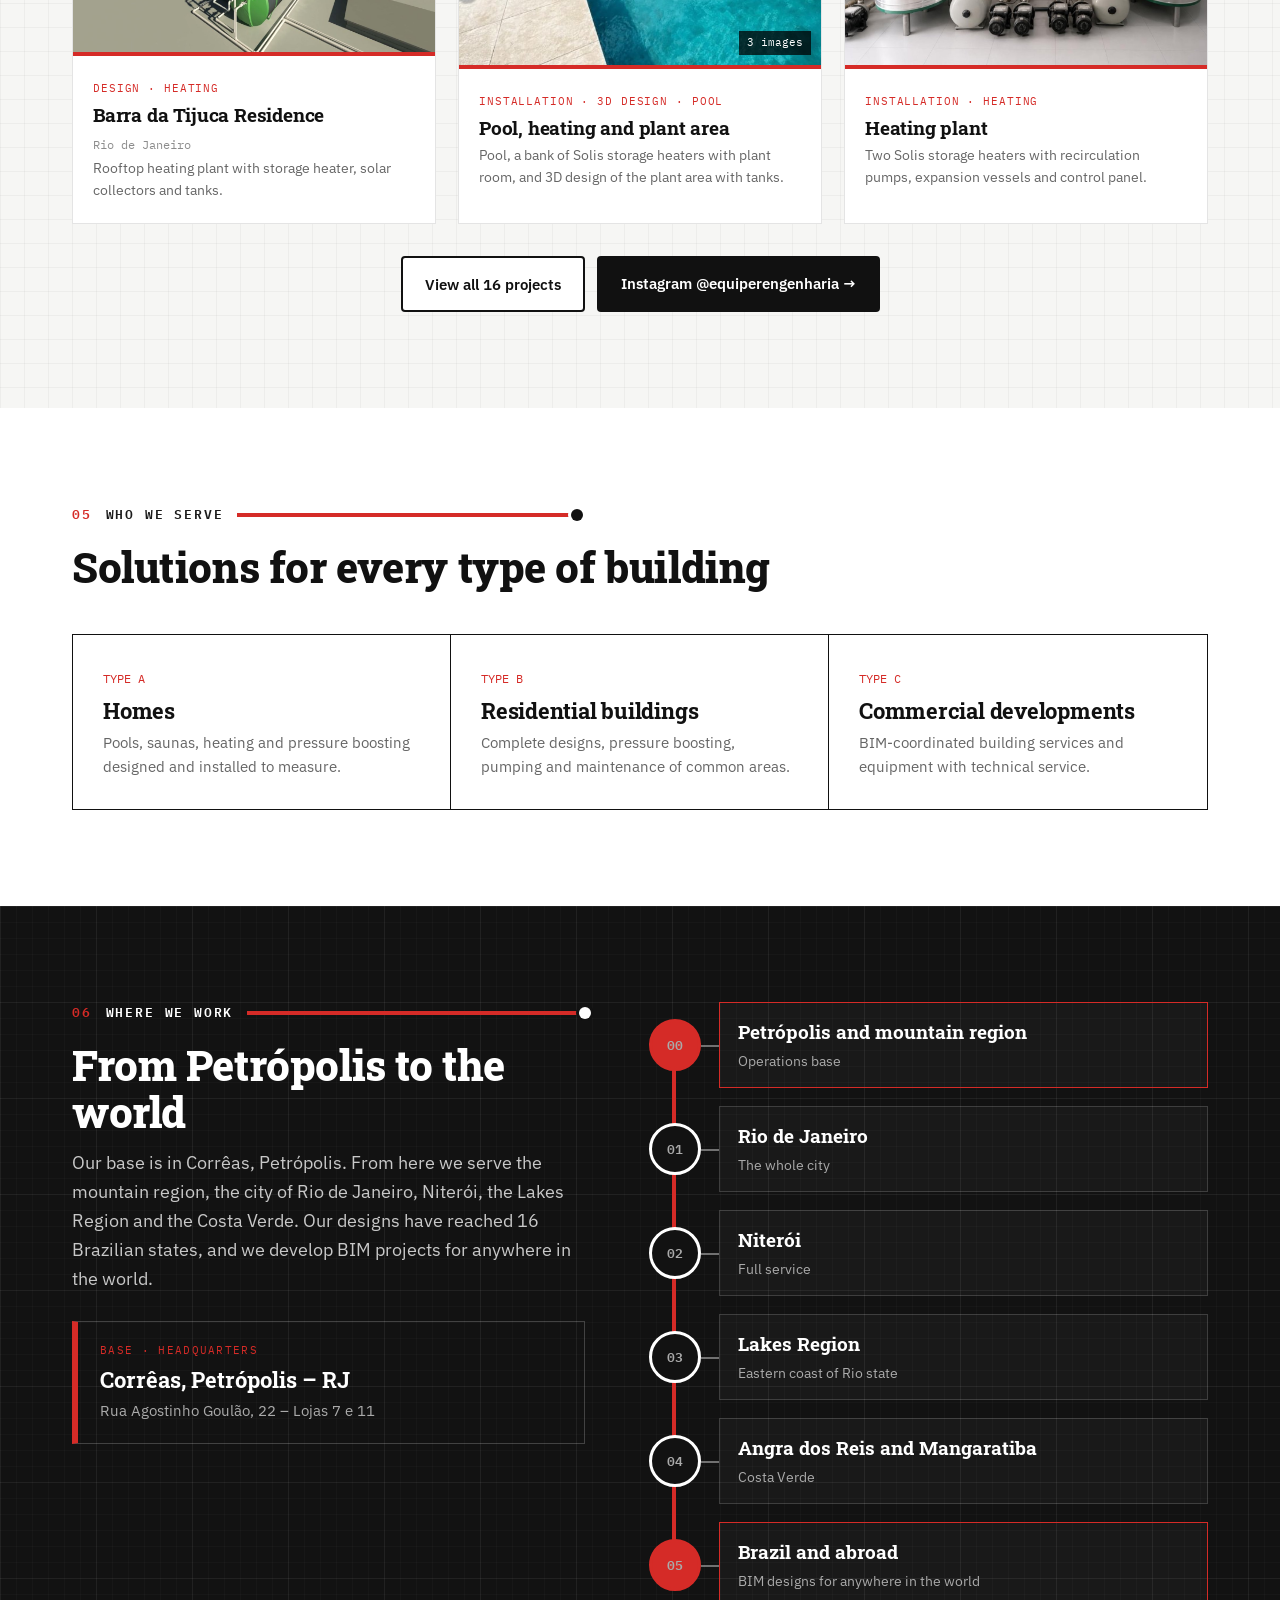
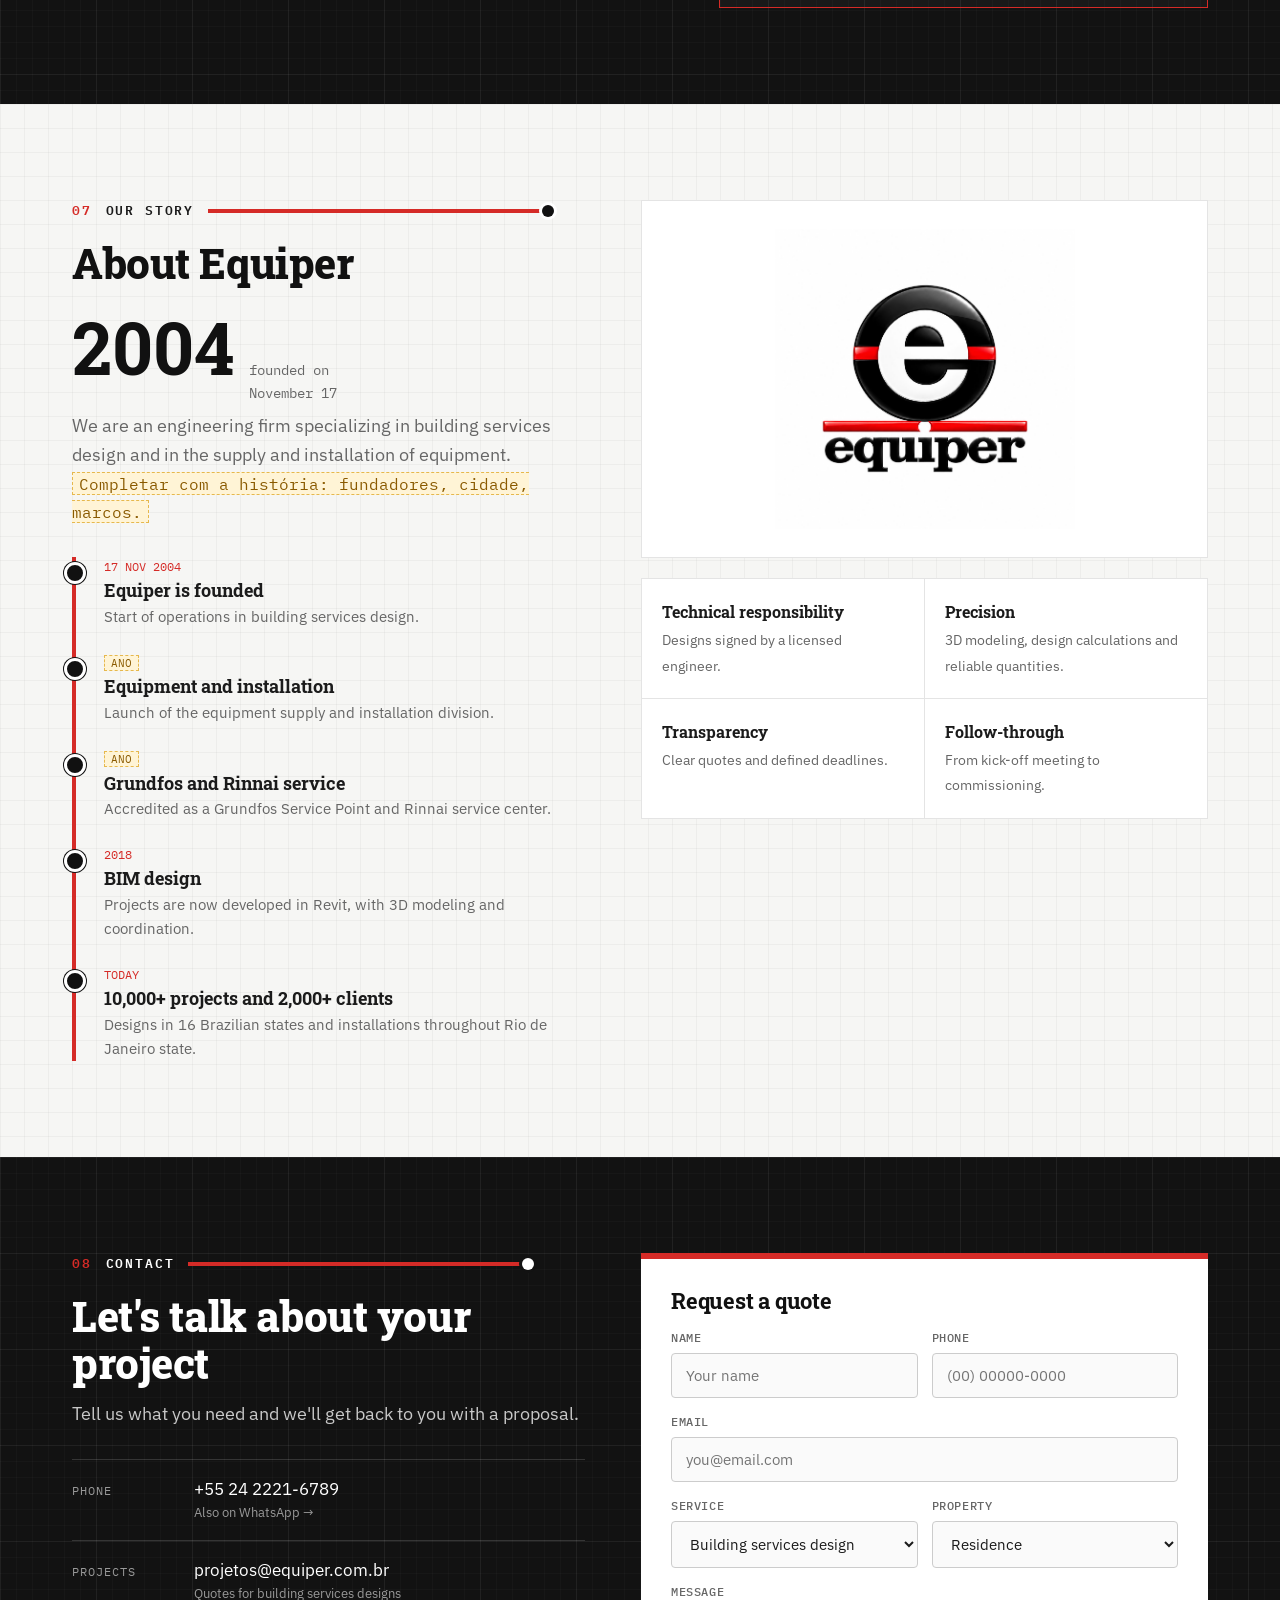
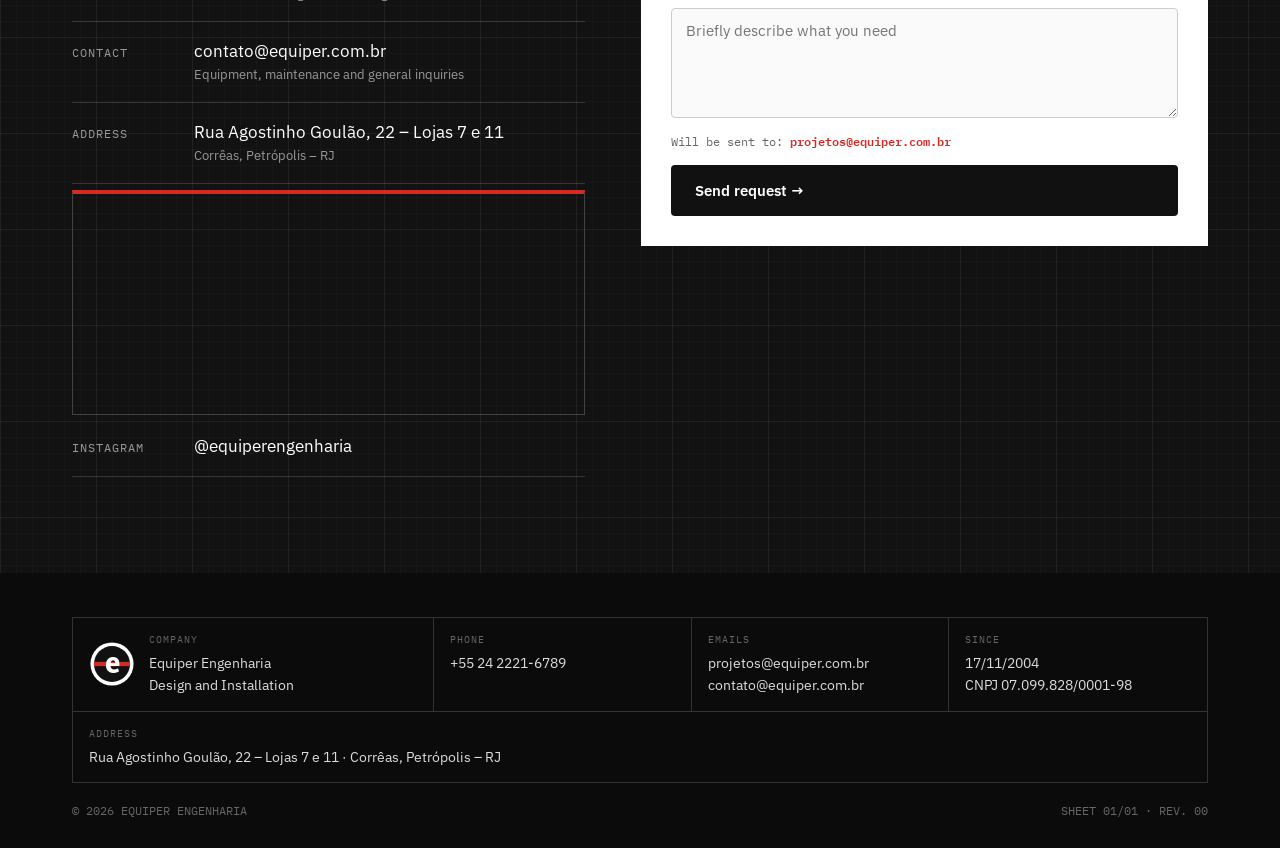
==== commit 2db3ca93: "Site em 5 idiomas e 'De Petrópolis para o mundo' Co-Authored-By: Claude Opus 5.5 <noreply@anthropic." ====
--- a/index.html
+++ b/index.html
@@ -4,13 +4,13 @@
 <meta charset="utf-8">
 <meta name="viewport" content="width=device-width, initial-scale=1">
 <title>Equiper Engenharia – Projetos e Instalações</title>
-<meta name="description" content="Equiper Engenharia, desde 2004 em Petrópolis (RJ), atendendo região serrana, Rio de Janeiro, Niterói, Região dos Lagos e Costa Verde:projetos de instalações prediais em BIM e fornecimento, instalação e manutenção de equipamentos para piscinas, saunas, pressurização, aquecimento e bombeamento.">
+<meta name="description" content="Equiper Engenharia, desde 2004 de Petrópolis (RJ) para o mundo: projetos de instalações prediais em BIM e fornecimento, instalação e manutenção de equipamentos para piscinas, saunas, pressurização, aquecimento e bombeamento.">
 <link rel="canonical" href="https://equiper.com.br/">
 <meta property="og:type" content="website">
 <meta property="og:locale" content="pt_BR">
 <meta property="og:site_name" content="Equiper Engenharia">
 <meta property="og:title" content="Equiper Engenharia – Projetos e Instalações">
-<meta property="og:description" content="Desde 2004 em projetos de instalações prediais em BIM e na instalação de equipamentos: piscinas, saunas, pressurização, aquecimento e bombeamento. Petrópolis – RJ.">
+<meta property="og:description" content="Desde 2004 em projetos de instalações prediais em BIM e na instalação de equipamentos: piscinas, saunas, pressurização, aquecimento e bombeamento. De Petrópolis para o mundo.">
 <meta property="og:url" content="https://equiper.com.br/">
 <meta property="og:image" content="https://equiper.com.br/img/obras/leblon-cm.jpg">
 <script type="application/ld+json">
@@ -65,10 +65,11 @@
 .nav{display:flex;align-items:center;justify-content:space-between;height:72px;gap:16px}
 .nav .logo img{height:44px;width:auto}
 .menu{display:flex;gap:28px;font-weight:600;font-size:15px}
-.menu a{position:relative;padding:4px 0}
+.menu a{position:relative;padding:4px 0;white-space:nowrap}
+@media(min-width:941px) and (max-width:1180px){.menu{gap:16px;font-size:14px}}
 .menu a::after{content:"";position:absolute;left:0;right:100%;bottom:-2px;height:2px;background:var(--red);transition:.25s}
 .menu a:hover::after{right:0}
-.nav .btn{padding:10px 18px}
+.nav .btn{padding:10px 18px;white-space:nowrap}
 .menu a.m-cli{color:var(--red);padding-left:14px;border-left:1px solid var(--line)}
 .menu a.m-cli::before{content:"";display:inline-block;width:8px;height:8px;border-radius:50%;background:var(--red);margin-right:7px;vertical-align:1px}
 @media(max-width:940px){.menu a.m-cli{border-left:0;padding-left:16px}}
@@ -289,10 +290,34 @@
 @media(max-width:860px){.carimbo{grid-template-columns:1fr 1fr}.carimbo>div:nth-child(2n){border-right:0}.carimbo>div:nth-child(-n+2){border-bottom:1px solid #333}}
 @media(max-width:520px){.carimbo{grid-template-columns:1fr}.carimbo>div{border-right:0;border-bottom:1px solid #333}.carimbo>div:last-child{border-bottom:0}}
 .foot{display:flex;justify-content:space-between;gap:12px;flex-wrap:wrap;margin-top:18px;font-family:var(--mono);font-size:12px;color:#666}
+/* barra de idiomas */
+.topbar{background:#0b0b0b;color:#bbb;font-family:var(--mono);font-size:11px;letter-spacing:.12em;text-transform:uppercase}
+.tb-in{display:flex;align-items:center;justify-content:space-between;gap:12px;min-height:36px}
+.tb-tag{display:flex;align-items:center;gap:8px;white-space:nowrap;overflow:hidden;text-overflow:ellipsis;min-width:0}
+.tb-tag::before{content:"";flex:none;width:8px;height:8px;border-radius:50%;background:var(--red)}
+.langs{display:flex;gap:4px;flex:none}
+.langs button{display:flex;align-items:center;gap:6px;background:none;border:1px solid transparent;color:#999;font:inherit;letter-spacing:.08em;padding:4px 6px;cursor:pointer;border-radius:3px}
+.langs button svg{width:22px;height:15px;flex:none;box-shadow:0 0 0 1px rgba(255,255,255,.25);border-radius:2px}
+.langs button:hover{color:#fff;border-color:#333}
+.langs button[aria-pressed="true"]{color:#fff;border-color:var(--red)}
+@media(max-width:620px){.langs button span{display:none}.langs button{padding:4px}.tb-in{flex-wrap:wrap;justify-content:center;gap:2px 12px;padding-top:6px;padding-bottom:4px}.tb-tag{letter-spacing:.08em}}
 .fab{position:fixed;right:18px;bottom:18px;width:58px;height:58px;border-radius:50%;background:#25d366;display:grid;place-items:center;box-shadow:0 10px 25px -8px rgba(0,0,0,.5);z-index:60;color:#fff;border:3px solid #fff}
 </style>
 </head>
 <body>
+
+<div class="topbar">
+  <div class="wrap tb-in">
+    <span class="tb-tag">De Petrópolis para o mundo</span>
+    <div class="langs" id="langs" role="group" aria-label="Idioma">
+      <button type="button" data-lang="pt" title="Português (Brasil)" aria-label="Português (Brasil)"><svg viewBox="0 0 30 20"><rect width="30" height="20" fill="#009c3b"/><path d="M15 2.6 27.4 10 15 17.4 2.6 10z" fill="#ffdf00"/><circle cx="15" cy="10" r="4.3" fill="#002776"/><path d="M10.9 9.1c2.7-.7 5.7-.3 8.2 1.3" stroke="#fff" stroke-width=".9" fill="none"/></svg><span>PT</span></button>
+      <button type="button" data-lang="en" title="English" aria-label="English"><svg viewBox="0 0 30 20"><rect width="30" height="20" fill="#fff"/><path d="M0 0h30v1.54H0zM0 3.08h30v1.54H0zM0 6.15h30v1.54H0zM0 9.23h30v1.54H0zM0 12.31h30v1.54H0zM0 15.38h30v1.54H0zM0 18.46h30V20H0z" fill="#b22234"/><rect width="12.5" height="10.77" fill="#3c3b6e"/><g fill="#fff"><circle cx="2.2" cy="2" r=".6"/><circle cx="5.2" cy="2" r=".6"/><circle cx="8.2" cy="2" r=".6"/><circle cx="11" cy="2" r=".6"/><circle cx="3.7" cy="4.2" r=".6"/><circle cx="6.7" cy="4.2" r=".6"/><circle cx="9.6" cy="4.2" r=".6"/><circle cx="2.2" cy="6.4" r=".6"/><circle cx="5.2" cy="6.4" r=".6"/><circle cx="8.2" cy="6.4" r=".6"/><circle cx="11" cy="6.4" r=".6"/><circle cx="3.7" cy="8.6" r=".6"/><circle cx="6.7" cy="8.6" r=".6"/><circle cx="9.6" cy="8.6" r=".6"/></g></svg><span>EN</span></button>
+      <button type="button" data-lang="fr" title="Français" aria-label="Français"><svg viewBox="0 0 30 20"><rect width="10" height="20" fill="#002395"/><rect x="10" width="10" height="20" fill="#fff"/><rect x="20" width="10" height="20" fill="#ed2939"/></svg><span>FR</span></button>
+      <button type="button" data-lang="it" title="Italiano" aria-label="Italiano"><svg viewBox="0 0 30 20"><rect width="10" height="20" fill="#009246"/><rect x="10" width="10" height="20" fill="#fff"/><rect x="20" width="10" height="20" fill="#ce2b37"/></svg><span>IT</span></button>
+      <button type="button" data-lang="es" title="Español" aria-label="Español"><svg viewBox="0 0 30 20"><rect width="30" height="20" fill="#aa151b"/><rect y="5" width="30" height="10" fill="#f1bf00"/></svg><span>ES</span></button>
+    </div>
+  </div>
+</div>
 
 <header>
   <div class="wrap nav">
@@ -318,7 +343,7 @@
   <div class="wrap hero-grid">
     <div>
       <div class="tag">Engenharia de instalações · desde 2004</div>
-      <h1>Do projeto em BIM ao equipamento <em>funcionando</em>.</h1>
+      <h1 data-i18n-html>Do projeto em BIM ao equipamento <em>funcionando</em>.</h1>
       <p>Projetamos as instalações da sua edificação e fornecemos, instalamos e mantemos os equipamentos que fazem tudo funcionar: piscinas, saunas, pressurização, aquecimento e bombeamento.</p>
       <div class="hero-ctas">
         <a href="#contato" class="btn btn-red">Solicitar orçamento →</a>
@@ -508,9 +533,9 @@
       <button data-f="aquecimento">Aquecimento</button>
       <button data-f="piscina">Piscinas</button>
     </div>
-    <div class="grid" id="obras"></div>
+    <div class="grid" id="obras" data-noi18n></div>
     <div style="margin-top:32px;display:flex;gap:12px;justify-content:center;flex-wrap:wrap">
-      <button class="btn btn-line-dark" id="mais" type="button">Ver todos os trabalhos</button>
+      <button class="btn btn-line-dark" id="mais" type="button" data-noi18n>Ver todos os trabalhos</button>
       <a class="btn btn-dark" href="https://www.instagram.com/equiperengenharia/" target="_blank" rel="noopener">Instagram @equiperengenharia →</a>
     </div>
   </div>
@@ -534,8 +559,8 @@
   <div class="wrap split">
     <div>
       <div class="sec-head"><span class="n">06</span><span>Área de atuação</span><span class="pipe"></span></div>
-      <h2>De Petrópolis para todo o estado do Rio</h2>
-      <p class="lead">Nossa base fica em Corrêas, Petrópolis. De lá atendemos a região serrana, a capital, Niterói, a Região dos Lagos e a Costa Verde. Nossos projetos já chegaram a 16 estados brasileiros.</p>
+      <h2>De Petrópolis para o mundo</h2>
+      <p class="lead">Nossa base fica em Corrêas, Petrópolis. Daqui atendemos a região serrana, a capital, Niterói, a Região dos Lagos e a Costa Verde. Nossos projetos já chegaram a 16 estados brasileiros, e desenvolvemos projetos em BIM para qualquer lugar do mundo.</p>
       <div class="base">
         <span class="k">BASE · SEDE</span>
         <b>Corrêas, Petrópolis – RJ</b>
@@ -548,6 +573,7 @@
       <div class="nd"><span class="c">02</span><div><b>Niterói</b><span>Atendimento completo</span></div></div>
       <div class="nd"><span class="c">03</span><div><b>Região dos Lagos</b><span>Litoral leste fluminense</span></div></div>
       <div class="nd"><span class="c">04</span><div><b>Angra dos Reis e Mangaratiba</b><span>Costa Verde</span></div></div>
+      <div class="nd hq"><span class="c">05</span><div><b>Brasil e exterior</b><span>Projetos em BIM para qualquer lugar do mundo</span></div></div>
     </div>
   </div>
 </section>
@@ -559,14 +585,11 @@
       <div class="sec-head"><span class="n">07</span><span>Nossa história</span><span class="pipe"></span></div>
       <h2>Sobre a Equiper</h2>
       <div class="since"><b>2004</b><span>fundada em<br>17 de novembro</span></div>
-      <p class="lead">A Equiper nasceu em Petrópolis, pelas mãos do engenheiro Marcelo Ratto. Vindo da automação industrial, ele passou a atuar com projetos de instalações residenciais e comerciais a convite de amigos de uma empresa de engenharia, que enfrentavam uma série de problemas nos projetos. Levou para esse novo mercado conceitos e ferramentas do dia a dia da indústria e, com eles, melhorou a forma de projetar. O resultado deu certo, e o escritório próprio veio em seguida.</p>
-      <p class="lead" style="margin-top:14px">Com o tempo, o trabalho nos levou às casas de alto padrão, e nelas víamos sempre os mesmos problemas: falhas de conceito na forma de projetar, que se repetiam de maneira crônica. Trazendo critério técnico e muita engenharia, passamos a entregar projetos melhores, e o mercado reconheceu isso.</p>
-      <p class="lead" style="margin-top:14px">Mas projeto bom só funciona se for executado como foi pensado. Muitas vezes, por motivos comerciais, o que era instalado não era exatamente o que tinha sido especificado, e os problemas apareciam. Foi assim que decidimos fornecer e instalar nós mesmos os equipamentos, para que o projeto e a instalação fossem uma coisa só. Sabemos que não existe equipamento perfeito, por isso escolhemos sempre a melhor opção e o melhor custo-benefício para cada situação, cada momento e cada cliente.</p>
-      <p class="lead" style="margin-top:14px">Há cerca de cinco anos, a sociedade foi ampliada, e hoje a Equiper é conduzida por uma equipe de engenheiros e arquitetos. Atendemos principalmente o estado do Rio de Janeiro, mas temos clientes em todo o Brasil. Seguimos com o mesmo propósito do começo: resolver na origem os problemas que a engenharia mal resolvida cria.</p>
+      <p class="lead">Somos uma empresa de engenharia especializada em projetos de instalações prediais e no fornecimento e instalação de equipamentos. <span class="ph">Completar com a história: fundadores, cidade, marcos.</span></p>
       <div class="timeline">
         <div class="tl"><span class="d">17 NOV 2004</span><b>Fundação da Equiper</b><p>Início das atividades em projetos de instalações prediais.</p></div>
-        <div class="tl"><span class="d">2005</span><b>Equipamentos e instalação</b><p>Início da frente de fornecimento e instalação de equipamentos.</p></div>
-        <div class="tl"><b>Assistência técnica Grundfos e Rinnai</b><p>Credenciamento como Ponto de Serviço Grundfos e assistência técnica Rinnai.</p></div>
+        <div class="tl"><span class="d"><span class="ph">ANO</span></span><b>Equipamentos e instalação</b><p>Início da frente de fornecimento e instalação de equipamentos.</p></div>
+        <div class="tl"><span class="d"><span class="ph">ANO</span></span><b>Assistência técnica Grundfos e Rinnai</b><p>Credenciamento como Ponto de Serviço Grundfos e assistência técnica Rinnai.</p></div>
         <div class="tl"><span class="d">2018</span><b>Projetos em BIM</b><p>Os projetos passam a ser desenvolvidos em Revit, com modelagem 3D e compatibilização.</p></div>
         <div class="tl"><span class="d">HOJE</span><b>10.000+ projetos e 2.000+ clientes</b><p>Projetos em 16 estados brasileiros e instalações em todo o estado do Rio.</p></div>
       </div>
@@ -608,9 +631,9 @@
       <label>E-mail<input id="f-email" type="email" placeholder="voce@email.com"></label>
       <div class="row">
         <label>Serviço<select id="f-serv">
-          <option>Projeto de instalações</option><option>Piscina</option><option>Sauna</option><option>Pressurização</option>
-          <option>Aquecimento de água</option><option>Bombeamento</option><option>Manutenção de bombas (Grundfos)</option><option>Assistência de aquecedores (Rinnai)</option><option>Outro assunto</option></select></label>
-        <label>Imóvel<select id="f-imovel"><option>Residência</option><option>Condomínio</option><option>Comercial</option></select></label>
+          <option value="Projeto de instalações">Projeto de instalações</option><option value="Piscina">Piscina</option><option value="Sauna">Sauna</option><option value="Pressurização">Pressurização</option>
+          <option value="Aquecimento de água">Aquecimento de água</option><option value="Bombeamento">Bombeamento</option><option value="Manutenção de bombas (Grundfos)">Manutenção de bombas (Grundfos)</option><option value="Assistência de aquecedores (Rinnai)">Assistência de aquecedores (Rinnai)</option><option value="Outro assunto">Outro assunto</option></select></label>
+        <label>Imóvel<select id="f-imovel"><option value="Residência">Residência</option><option value="Condomínio">Condomínio</option><option value="Comercial">Comercial</option></select></label>
       </div>
       <label>Mensagem<textarea id="f-msg" placeholder="Descreva rapidamente o que você precisa"></textarea></label>
       <div class="route">Será enviado para: <b id="f-to">projetos@equiper.com.br</b></div>
@@ -640,11 +663,12 @@
 <a class="fab" href="https://wa.me/552422216789?text=Ol%C3%A1%2C%20vim%20pelo%20site%20da%20Equiper." target="_blank" rel="noopener" aria-label="Falar com a Equiper no WhatsApp"><svg width="28" height="28" viewBox="0 0 24 24" fill="currentColor"><path d="M12 2a10 10 0 0 0-8.6 15.1L2 22l5-1.3A10 10 0 1 0 12 2zm5.3 14.1c-.2.6-1.3 1.2-1.8 1.2-.5.1-1 .2-3.4-.7-2.8-1.1-4.6-4-4.8-4.2-.1-.2-1.1-1.5-1.1-2.9s.7-2 1-2.3c.2-.3.5-.3.7-.3h.5c.2 0 .4 0 .6.5l.9 2.1c.1.2.1.3 0 .5l-.3.5-.4.4c-.1.1-.3.3-.1.6.2.3.8 1.3 1.7 2.1 1.2 1 2.1 1.4 2.4 1.5.3.1.5.1.6-.1l.9-1c.2-.3.4-.2.6-.1l2 1c.3.1.5.2.5.3.1.2.1.6-.1 1.2z"/></svg></a>
 
 <div class="lb" id="lb" role="dialog" aria-modal="true" aria-label="Galeria do trabalho">
-  <div class="lb-top"><div><span class="tag" id="lb-tag"></span><h3 id="lb-t"></h3><p id="lb-d"></p></div><button class="lb-x" id="lb-x" aria-label="Fechar">×</button></div>
+  <div class="lb-top"><div data-noi18n><span class="tag" id="lb-tag"></span><h3 id="lb-t"></h3><p id="lb-d"></p></div><button class="lb-x" id="lb-x" aria-label="Fechar">×</button></div>
   <div class="lb-main"><button class="lb-nav lb-prev" id="lb-p" aria-label="Anterior">‹</button><img id="lb-img" alt=""><button class="lb-nav lb-next" id="lb-n" aria-label="Próxima">›</button></div>
-  <div class="lb-foot" id="lb-c"></div>
+  <div class="lb-foot" id="lb-c" data-noi18n></div>
 </div>
 
+<script src="i18n.js"></script>
 <script>
 // ===== Portfólio: edite esta lista para incluir novos trabalhos =====
 // cat: projeto | instalacao | aquecimento | piscina   ·   draw: true para desenhos (exibe sem cortar)
@@ -700,6 +724,7 @@
   img:[I+'DbeEjNnGDgz.jpg']}
 ];
 const VISIVEIS=9;
+const tagT=t=>t.split(' · ').map(x=>T(x)).join(' · ');
 let filtro='all', todos=false;
 const grid=document.getElementById('obras'), mais=document.getElementById('mais');
 function render(){
@@ -707,11 +732,11 @@
   const mostrar=todos?lista:lista.slice(0,VISIVEIS);
   grid.innerHTML=mostrar.map(({o,i})=>`
     <button class="proj" type="button" data-i="${i}">
-      <div class="img"><img src="${o.img[0]}" alt="${o.t}" loading="lazy" class="${o.draw?'draw':''}"><span class="lbl">${o.tag.split(' · ')[0].toUpperCase()}</span>${o.img.length>1?`<span class="cnt">${o.img.length} imagens</span>`:''}</div>
-      <div class="body"><span class="tag">${o.tag}</span><h3>${o.t}</h3>${o.loc?`<span class="loc">${o.loc}</span>`:''}<p>${o.d}</p></div>
+      <div class="img"><img src="${o.img[0]}" alt="${T(o.t)}" loading="lazy" class="${o.draw?'draw':''}"><span class="lbl">${T(o.tag.split(' · ')[0]).toUpperCase()}</span>${o.img.length>1?`<span class="cnt">${T('{n} imagens',{n:o.img.length})}</span>`:''}</div>
+      <div class="body"><span class="tag">${tagT(o.tag)}</span><h3>${T(o.t)}</h3>${o.loc?`<span class="loc">${T(o.loc)}</span>`:''}<p>${T(o.d)}</p></div>
     </button>`).join('');
   mais.hidden=lista.length<=VISIVEIS;
-  mais.textContent=todos?'Mostrar menos':`Ver todos os ${lista.length} trabalhos`;
+  mais.textContent=todos?T('Mostrar menos'):T('Ver todos os {n} trabalhos',{n:lista.length});
 }
 document.querySelectorAll('#filters button').forEach(b=>b.addEventListener('click',()=>{
   document.querySelectorAll('#filters button').forEach(x=>x.classList.remove('on'));
@@ -720,12 +745,13 @@
 mais.addEventListener('click',()=>{todos=!todos;render();if(!todos)document.getElementById('portfolio').scrollIntoView();});
 // galeria
 const lb=document.getElementById('lb'); let cur=null, k=0;
-function show(){const o=OBRAS[cur];document.getElementById('lb-img').src=o.img[k];document.getElementById('lb-img').alt=o.t;
+function show(){const o=OBRAS[cur];document.getElementById('lb-img').src=o.img[k];document.getElementById('lb-img').alt=T(o.t);
   document.getElementById('lb-c').textContent=`${k+1} / ${o.img.length}`;
   document.getElementById('lb-p').hidden=document.getElementById('lb-n').hidden=o.img.length<2;}
-function abrir(i){cur=i;k=0;const o=OBRAS[i];document.getElementById('lb-t').textContent=o.t+(o.loc?' · '+o.loc:'');
-  document.getElementById('lb-d').textContent=o.d;document.getElementById('lb-tag').textContent=o.tag.toUpperCase();
+function abrir(i){cur=i;k=0;const o=OBRAS[i];textoLb();
   show();lb.classList.add('open');document.body.style.overflow='hidden';}
+function textoLb(){const o=OBRAS[cur];document.getElementById('lb-t').textContent=T(o.t)+(o.loc?' · '+T(o.loc):'');
+  document.getElementById('lb-d').textContent=T(o.d);document.getElementById('lb-tag').textContent=tagT(o.tag).toUpperCase();}
 function fechar(){lb.classList.remove('open');document.body.style.overflow='';}
 grid.addEventListener('click',e=>{const b=e.target.closest('.proj');if(b)abrir(+b.dataset.i);});
 document.getElementById('lb-x').onclick=fechar;
@@ -735,6 +761,7 @@
 document.addEventListener('keydown',e=>{if(!lb.classList.contains('open'))return;
   if(e.key==='Escape')fechar();if(e.key==='ArrowLeft')document.getElementById('lb-p').click();if(e.key==='ArrowRight')document.getElementById('lb-n').click();});
 render();
+document.addEventListener('langchange',()=>{render();if(lb.classList.contains('open')){textoLb();show();}});
 document.querySelectorAll('#menu a').forEach(a=>a.addEventListener('click',()=>document.getElementById('menu').classList.remove('open')));
 
 // formulário: projetos -> projetos@ ; equipamentos e geral -> contato@
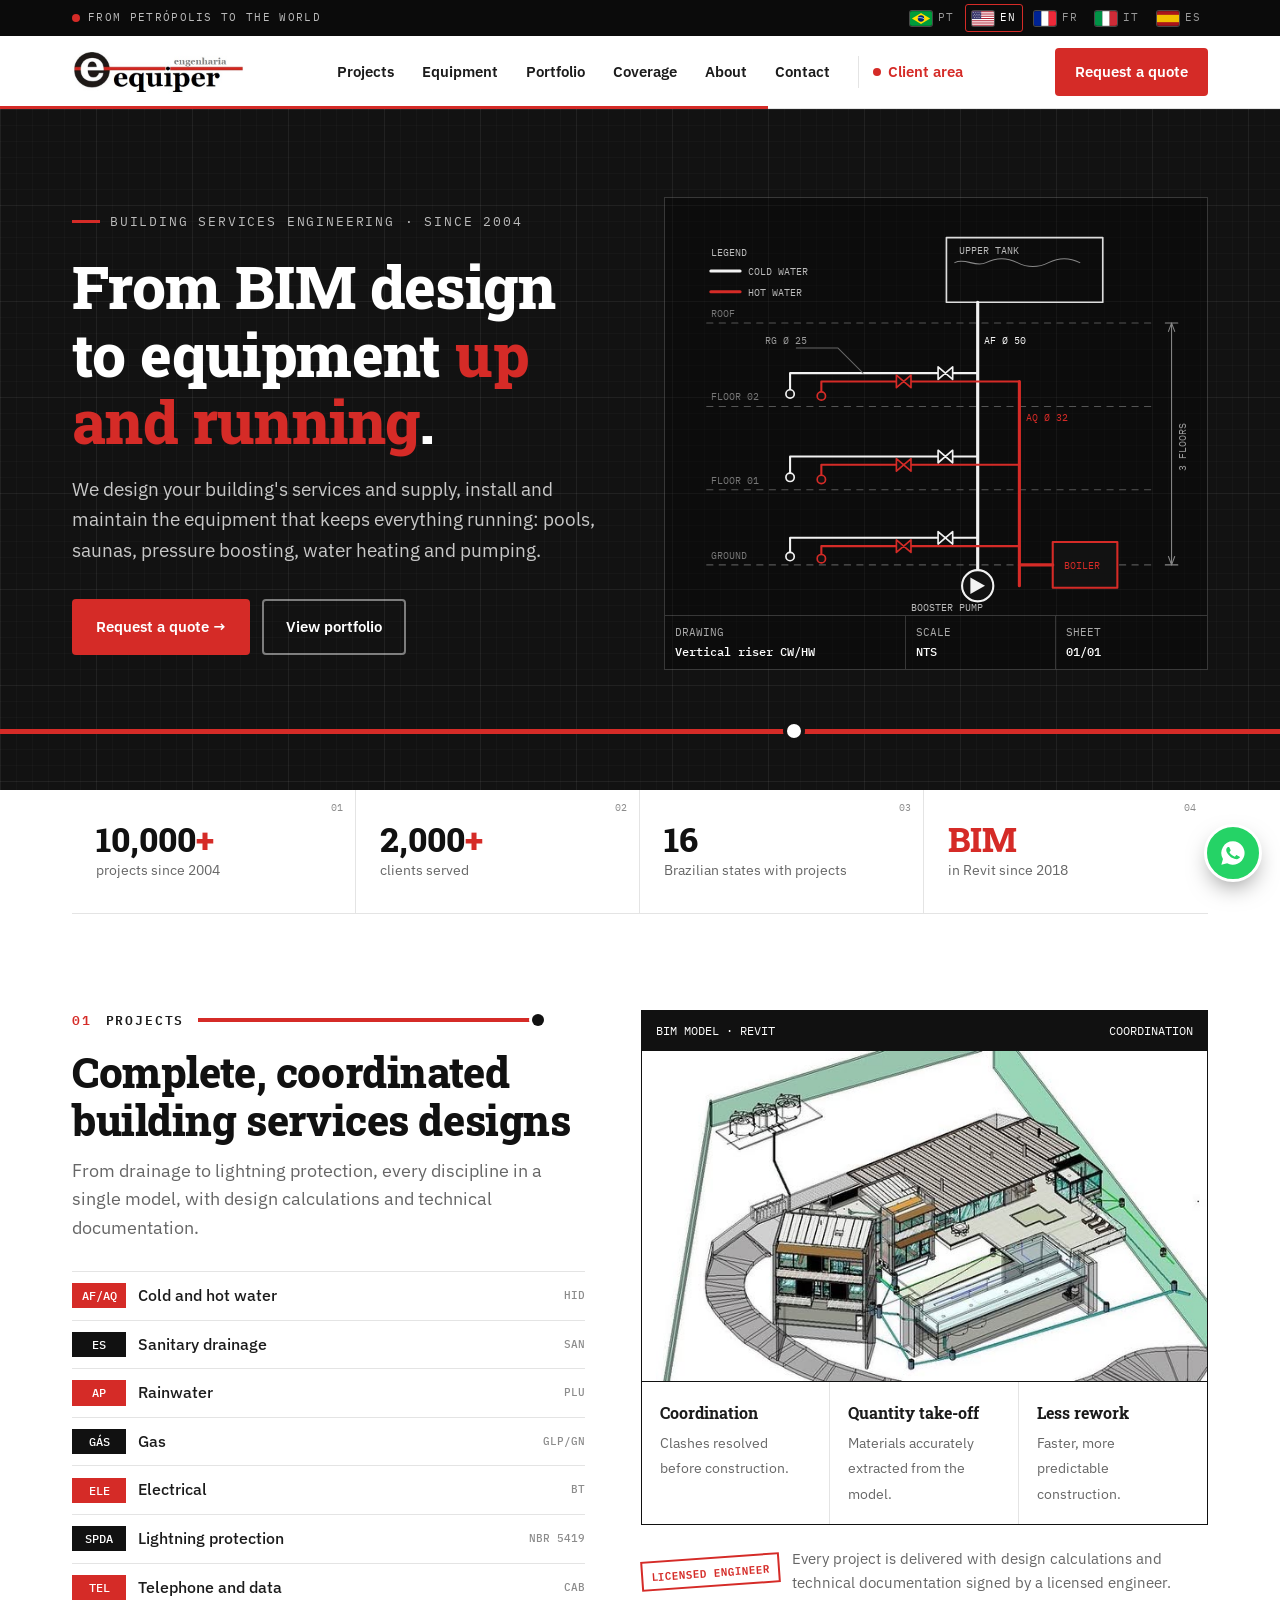
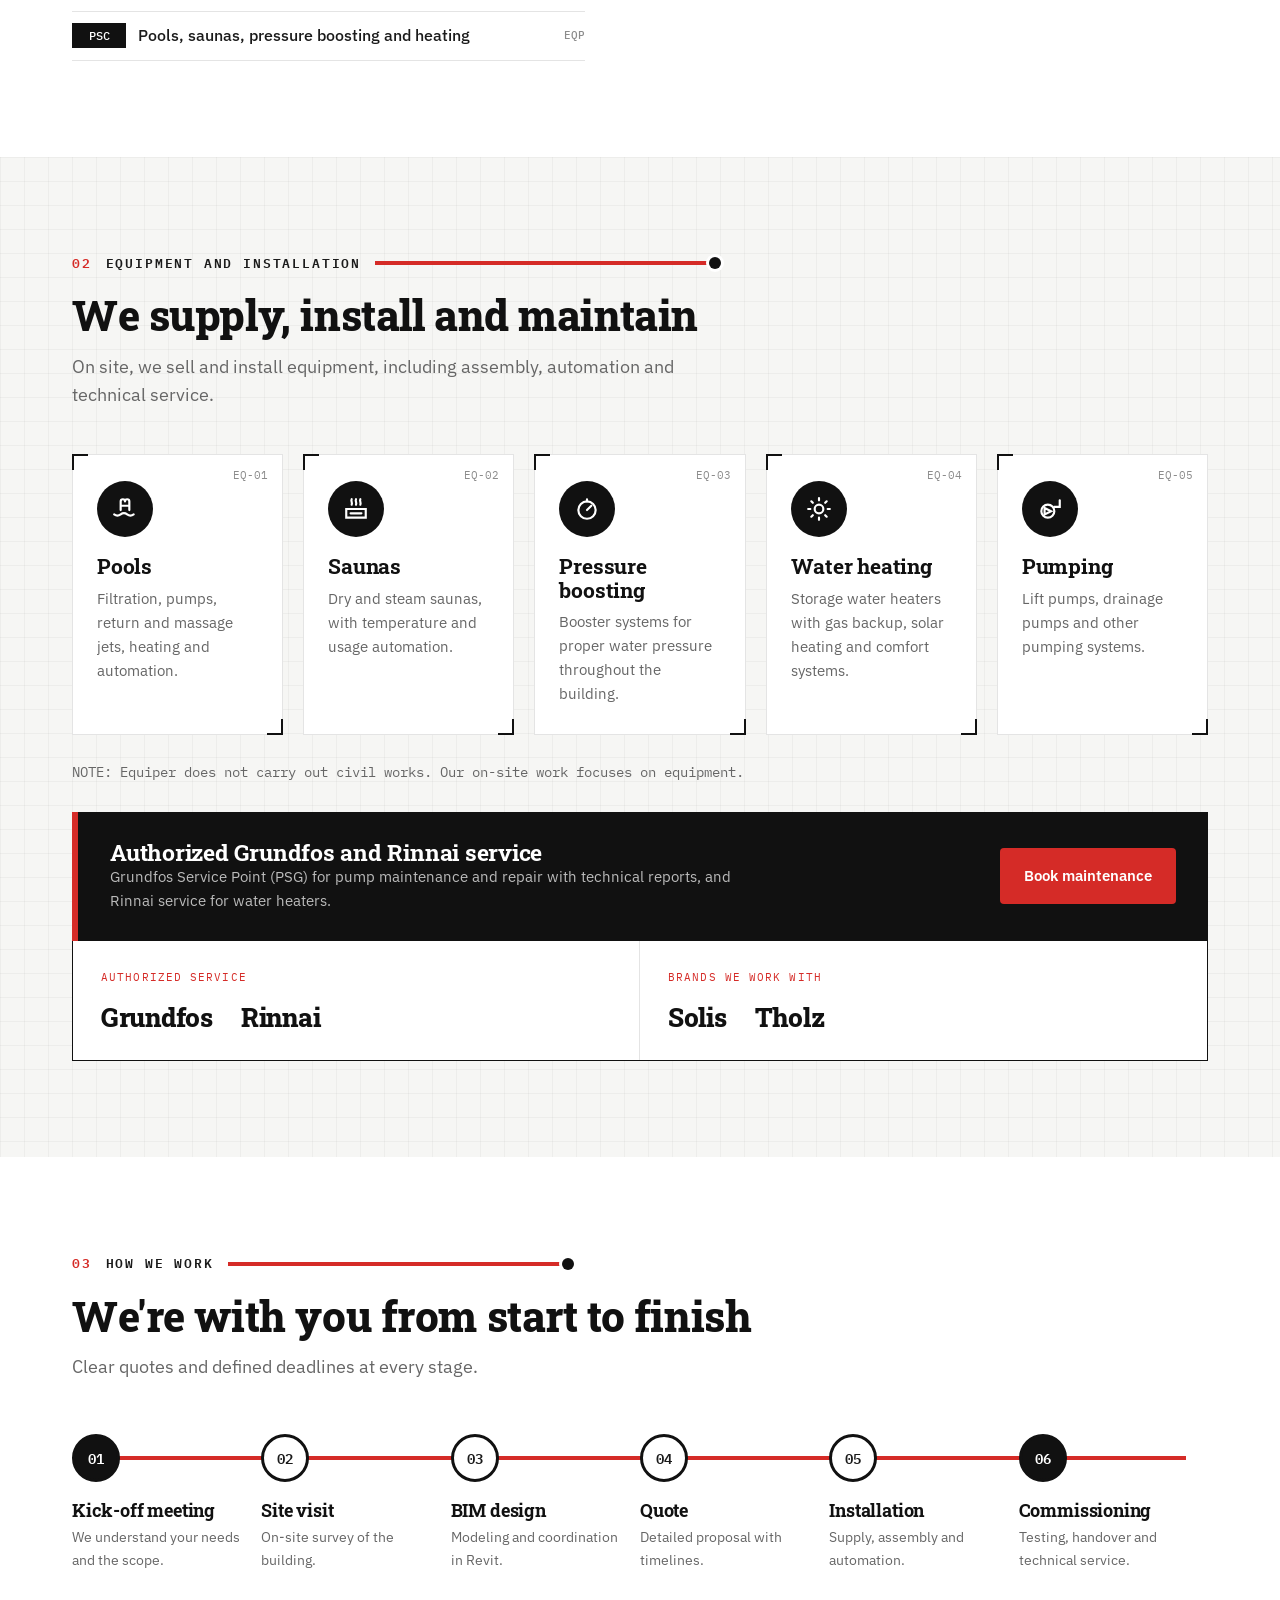
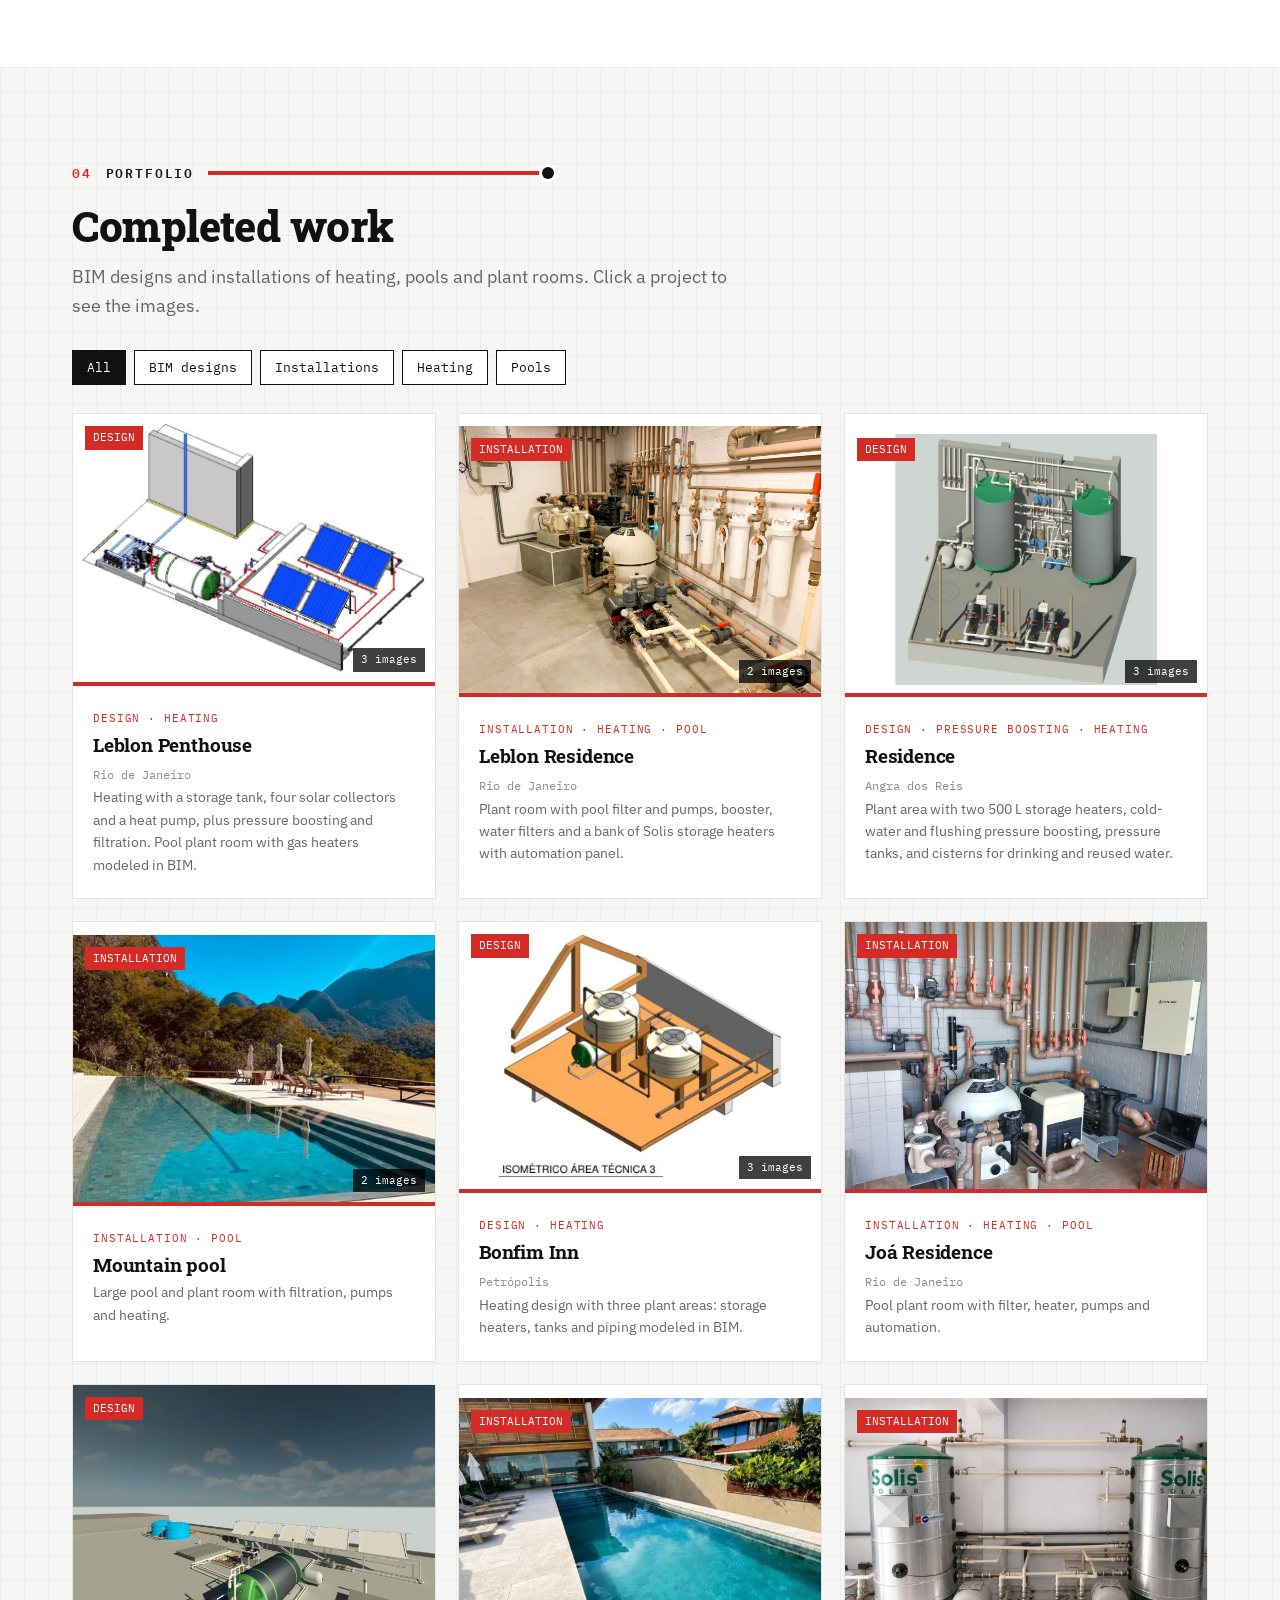
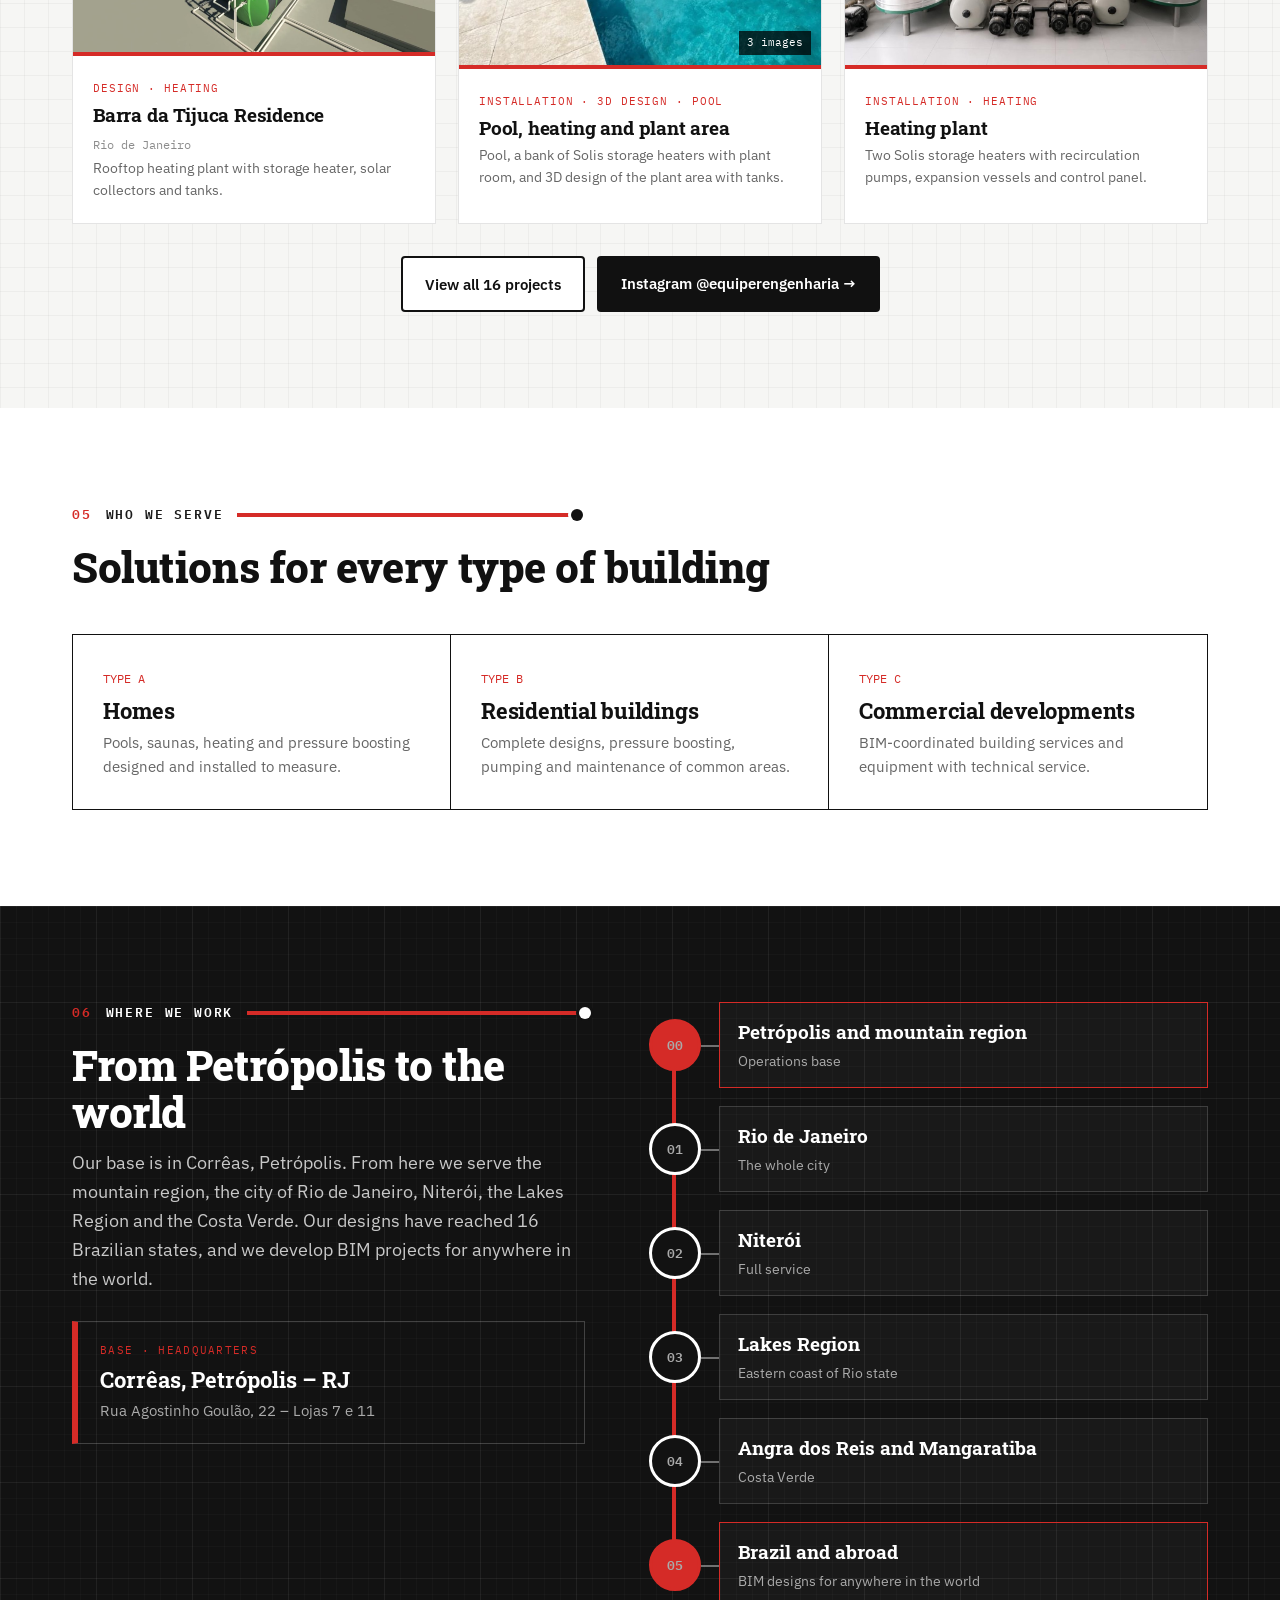
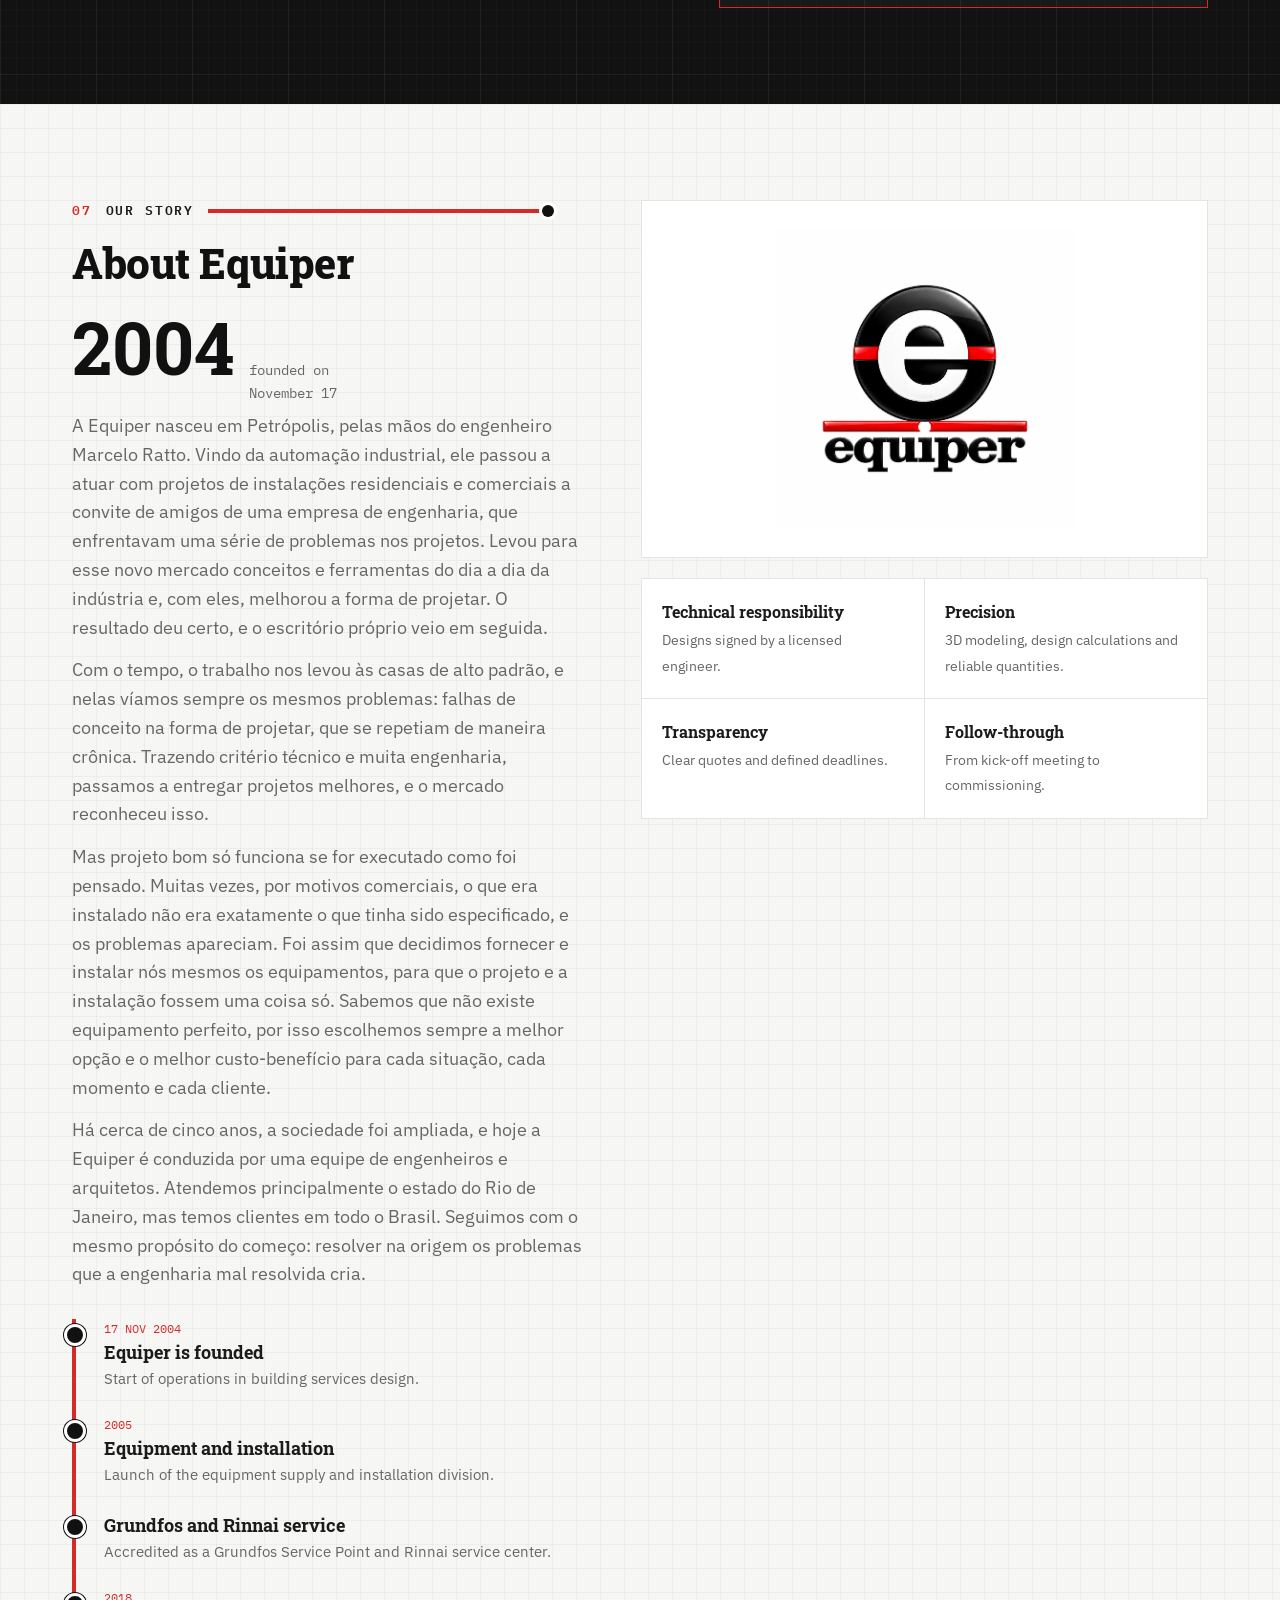
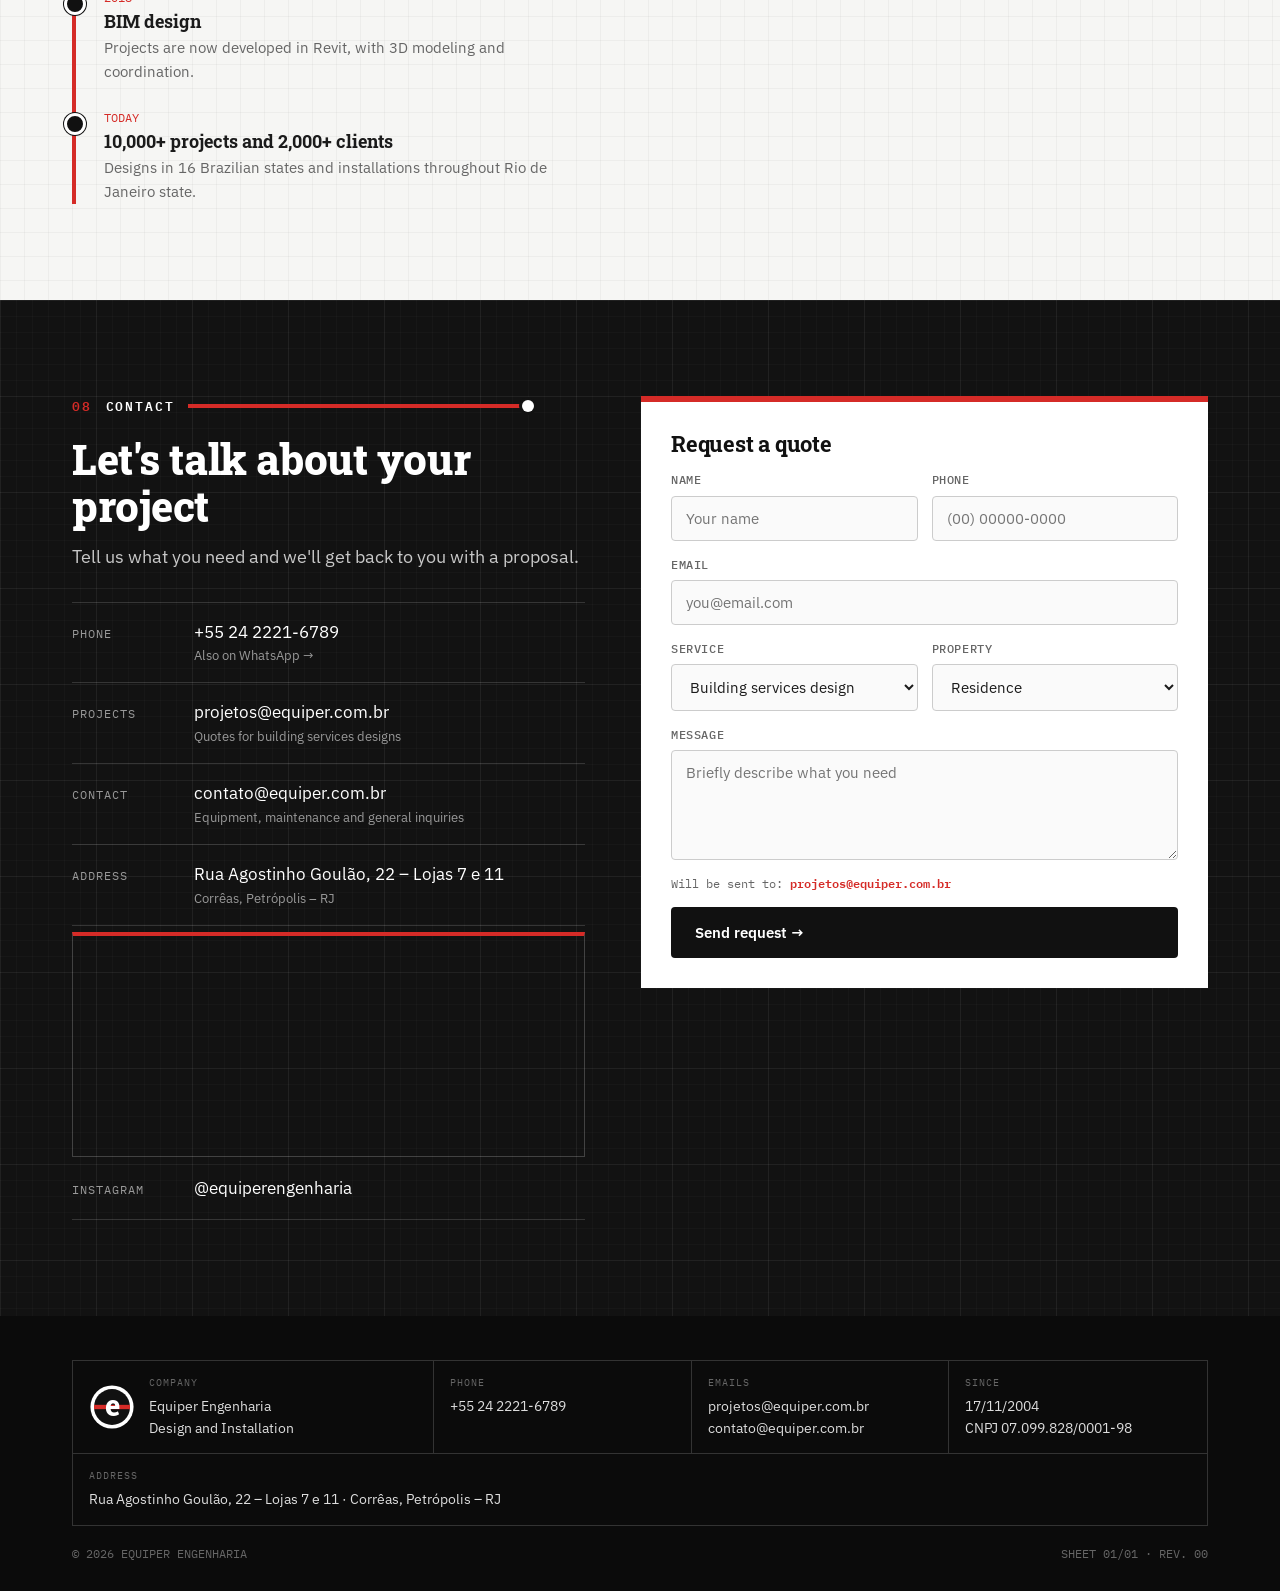
==== commit 203c7805: "Merge branch 'main' of https://github.com/projetosequiper/site-equiper" ====
--- a/index.html
+++ b/index.html
@@ -585,11 +585,14 @@
       <div class="sec-head"><span class="n">07</span><span>Nossa história</span><span class="pipe"></span></div>
       <h2>Sobre a Equiper</h2>
       <div class="since"><b>2004</b><span>fundada em<br>17 de novembro</span></div>
-      <p class="lead">Somos uma empresa de engenharia especializada em projetos de instalações prediais e no fornecimento e instalação de equipamentos. <span class="ph">Completar com a história: fundadores, cidade, marcos.</span></p>
+      <p class="lead">A Equiper nasceu em Petrópolis, pelas mãos do engenheiro Marcelo Ratto. Vindo da automação industrial, ele passou a atuar com projetos de instalações residenciais e comerciais a convite de amigos de uma empresa de engenharia, que enfrentavam uma série de problemas nos projetos. Levou para esse novo mercado conceitos e ferramentas do dia a dia da indústria e, com eles, melhorou a forma de projetar. O resultado deu certo, e o escritório próprio veio em seguida.</p>
+      <p class="lead" style="margin-top:14px">Com o tempo, o trabalho nos levou às casas de alto padrão, e nelas víamos sempre os mesmos problemas: falhas de conceito na forma de projetar, que se repetiam de maneira crônica. Trazendo critério técnico e muita engenharia, passamos a entregar projetos melhores, e o mercado reconheceu isso.</p>
+      <p class="lead" style="margin-top:14px">Mas projeto bom só funciona se for executado como foi pensado. Muitas vezes, por motivos comerciais, o que era instalado não era exatamente o que tinha sido especificado, e os problemas apareciam. Foi assim que decidimos fornecer e instalar nós mesmos os equipamentos, para que o projeto e a instalação fossem uma coisa só. Sabemos que não existe equipamento perfeito, por isso escolhemos sempre a melhor opção e o melhor custo-benefício para cada situação, cada momento e cada cliente.</p>
+      <p class="lead" style="margin-top:14px">Há cerca de cinco anos, a sociedade foi ampliada, e hoje a Equiper é conduzida por uma equipe de engenheiros e arquitetos. Atendemos principalmente o estado do Rio de Janeiro, mas temos clientes em todo o Brasil. Seguimos com o mesmo propósito do começo: resolver na origem os problemas que a engenharia mal resolvida cria.</p>
       <div class="timeline">
         <div class="tl"><span class="d">17 NOV 2004</span><b>Fundação da Equiper</b><p>Início das atividades em projetos de instalações prediais.</p></div>
-        <div class="tl"><span class="d"><span class="ph">ANO</span></span><b>Equipamentos e instalação</b><p>Início da frente de fornecimento e instalação de equipamentos.</p></div>
-        <div class="tl"><span class="d"><span class="ph">ANO</span></span><b>Assistência técnica Grundfos e Rinnai</b><p>Credenciamento como Ponto de Serviço Grundfos e assistência técnica Rinnai.</p></div>
+        <div class="tl"><span class="d">2005</span><b>Equipamentos e instalação</b><p>Início da frente de fornecimento e instalação de equipamentos.</p></div>
+        <div class="tl"><b>Assistência técnica Grundfos e Rinnai</b><p>Credenciamento como Ponto de Serviço Grundfos e assistência técnica Rinnai.</p></div>
         <div class="tl"><span class="d">2018</span><b>Projetos em BIM</b><p>Os projetos passam a ser desenvolvidos em Revit, com modelagem 3D e compatibilização.</p></div>
         <div class="tl"><span class="d">HOJE</span><b>10.000+ projetos e 2.000+ clientes</b><p>Projetos em 16 estados brasileiros e instalações em todo o estado do Rio.</p></div>
       </div>
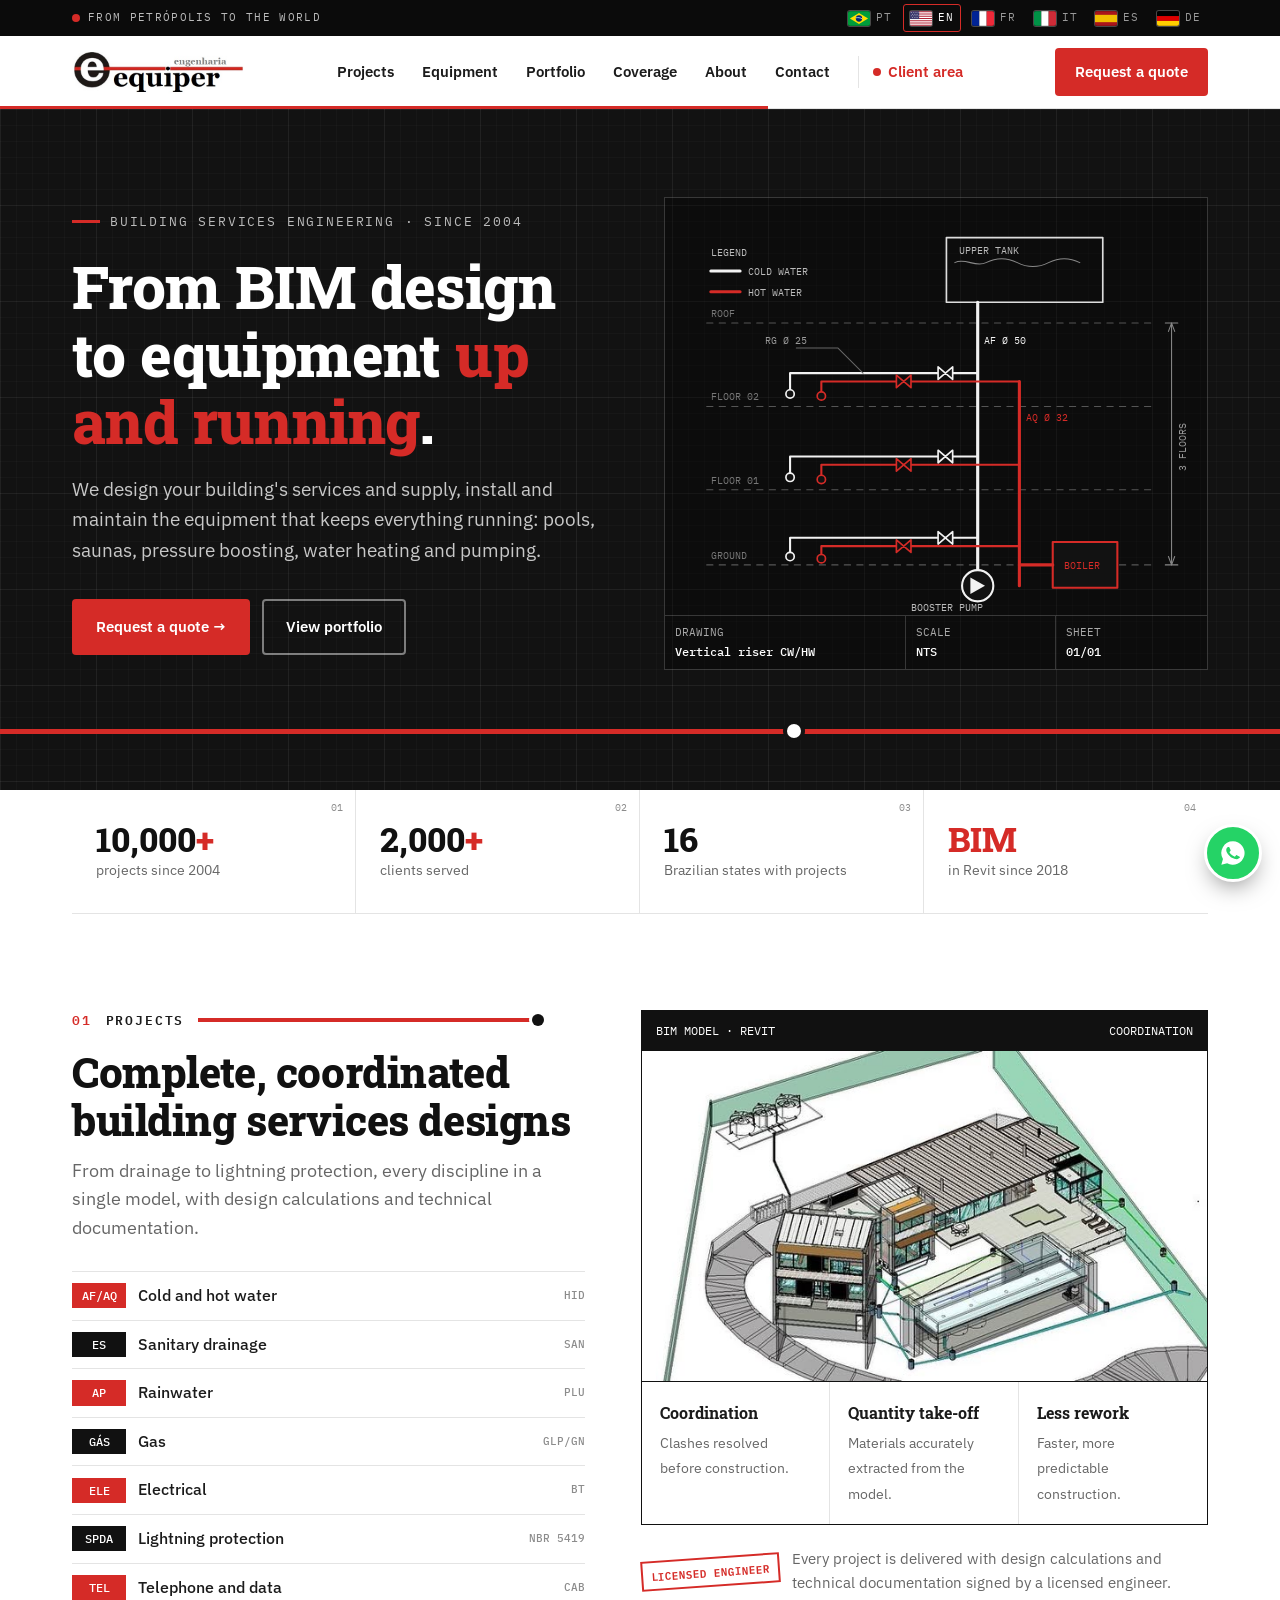
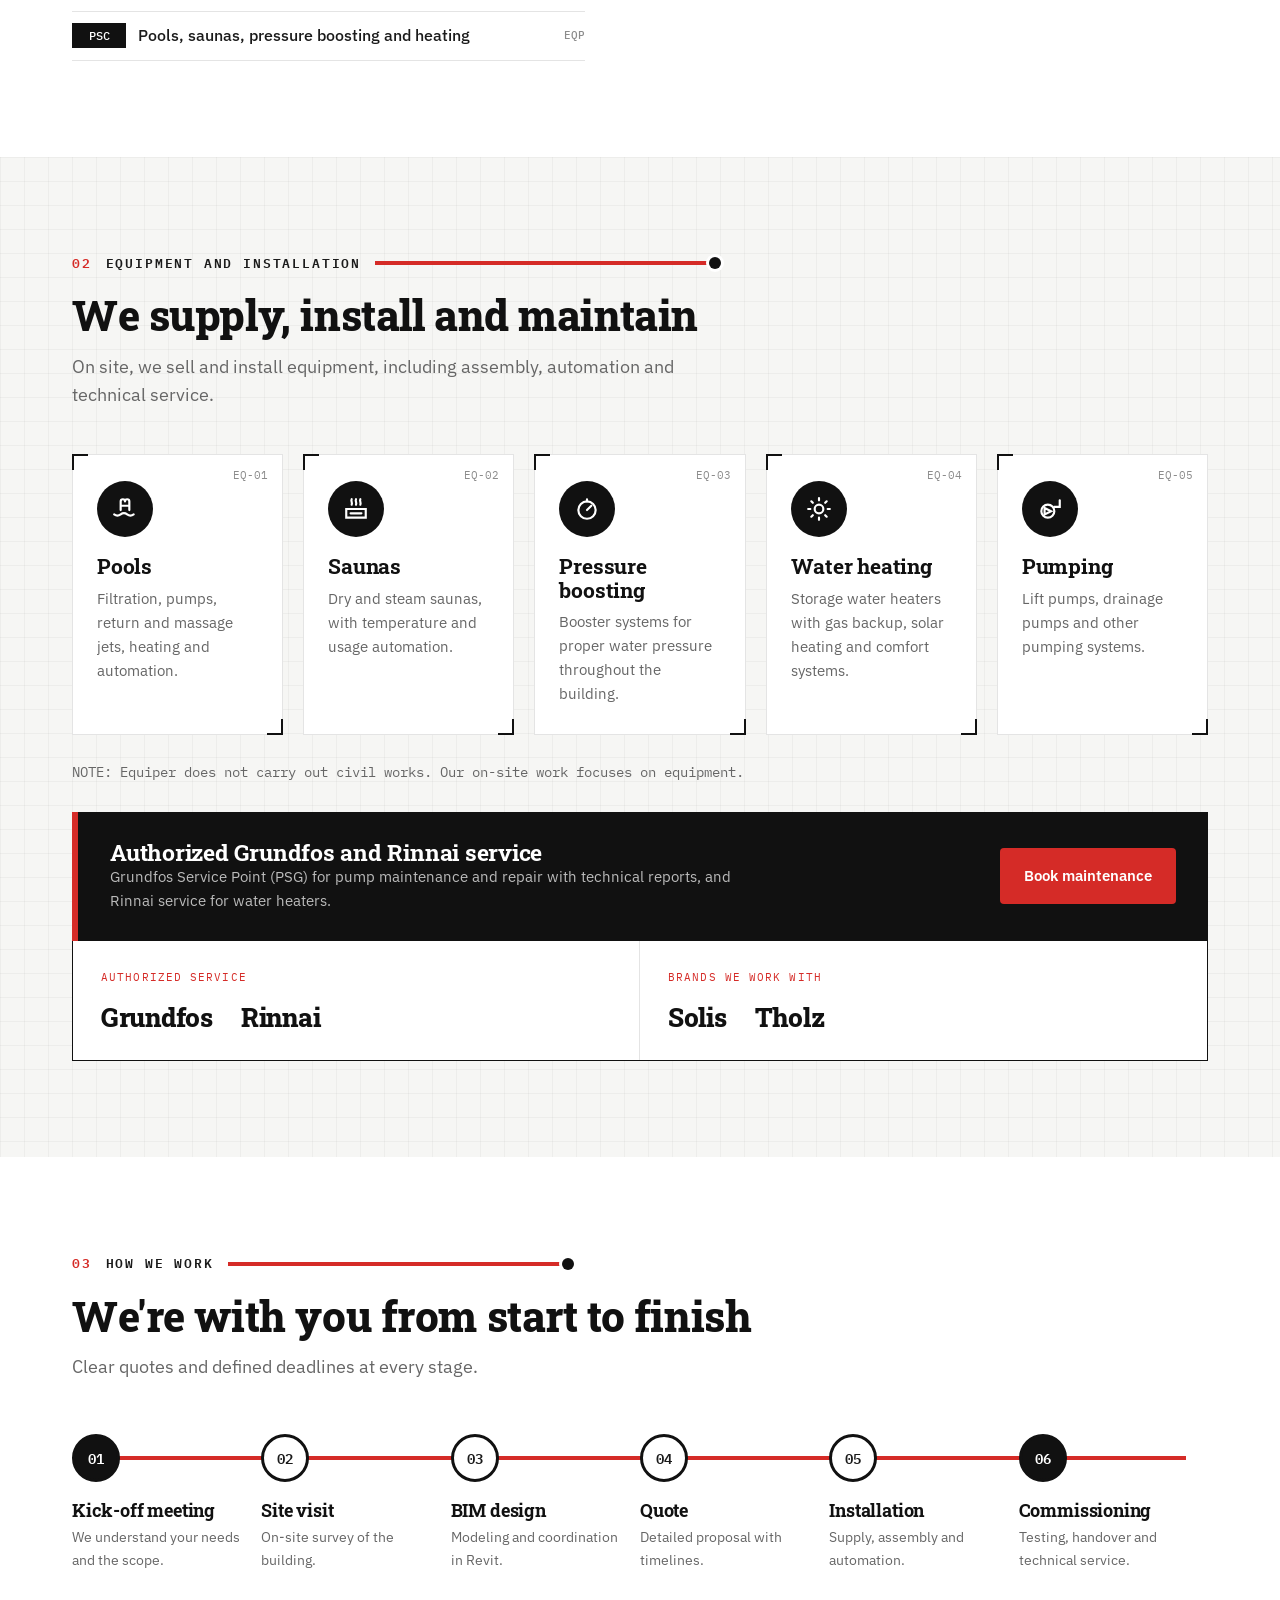
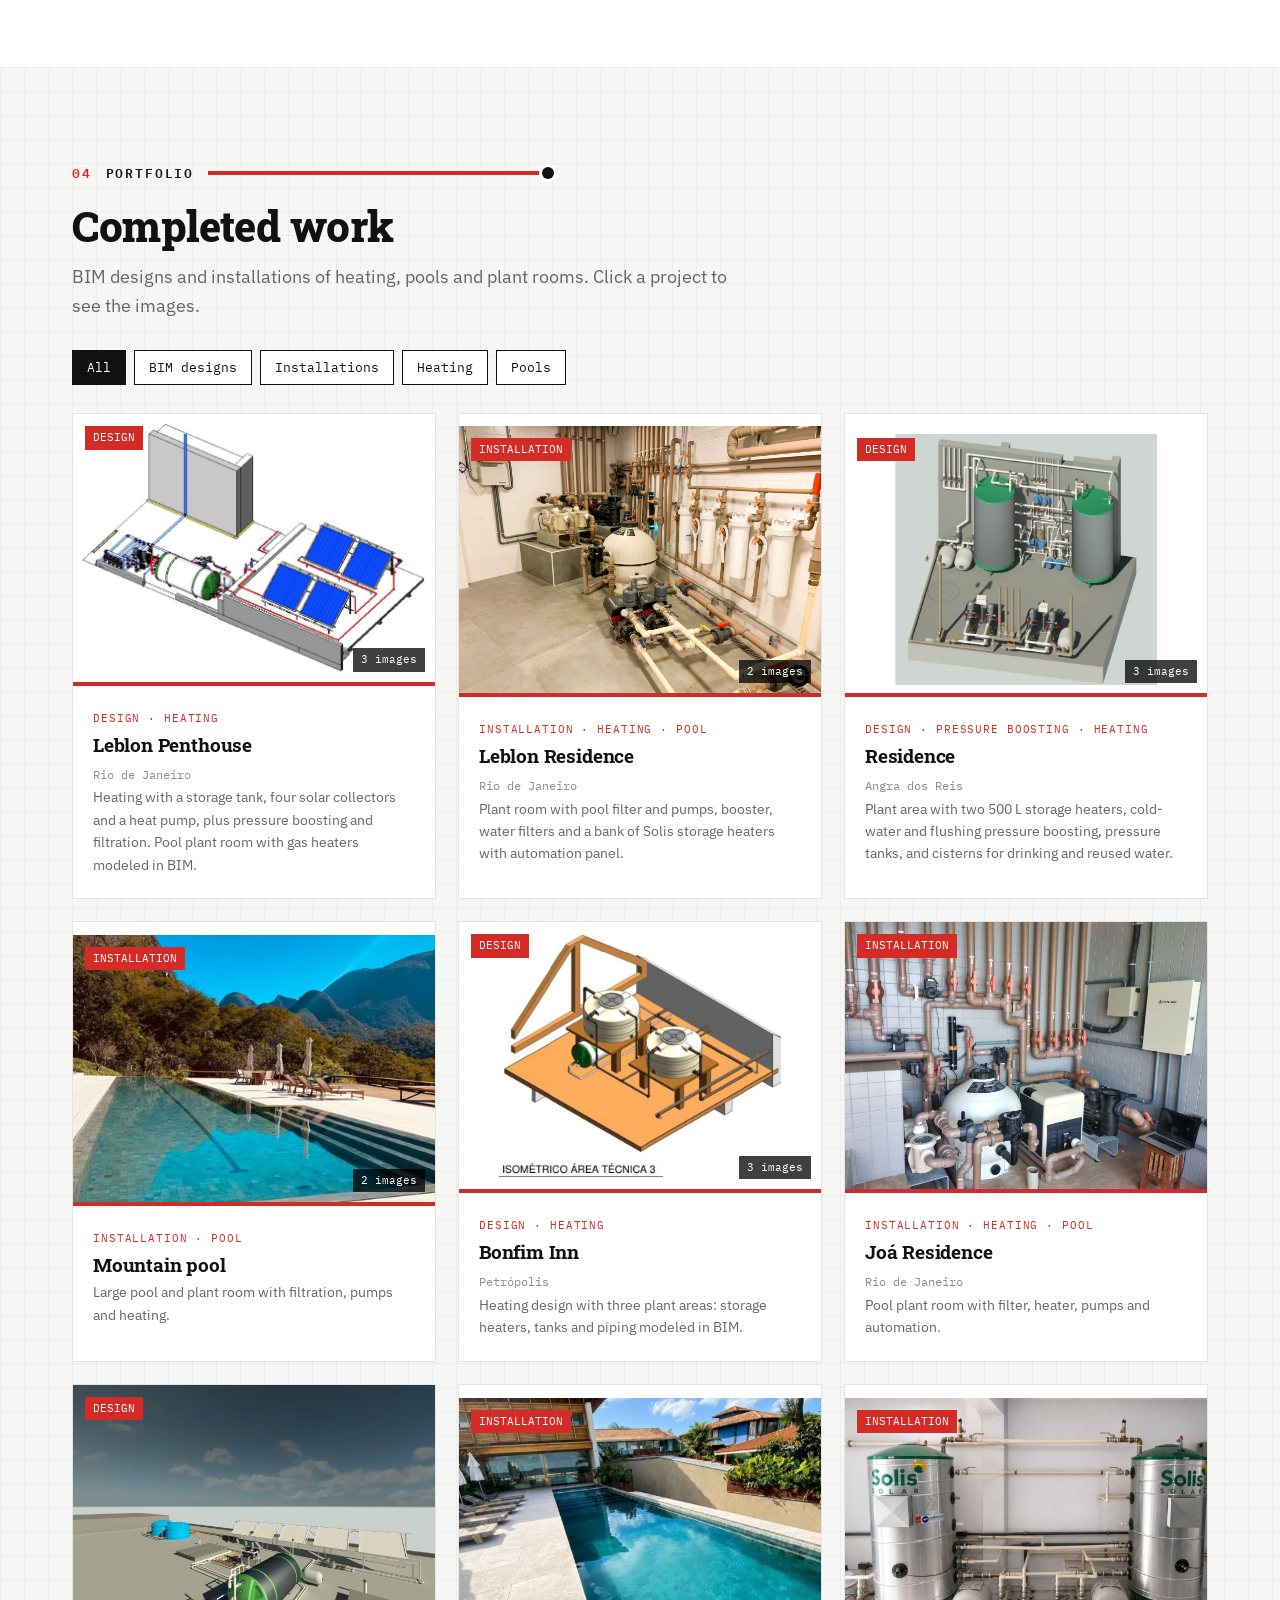
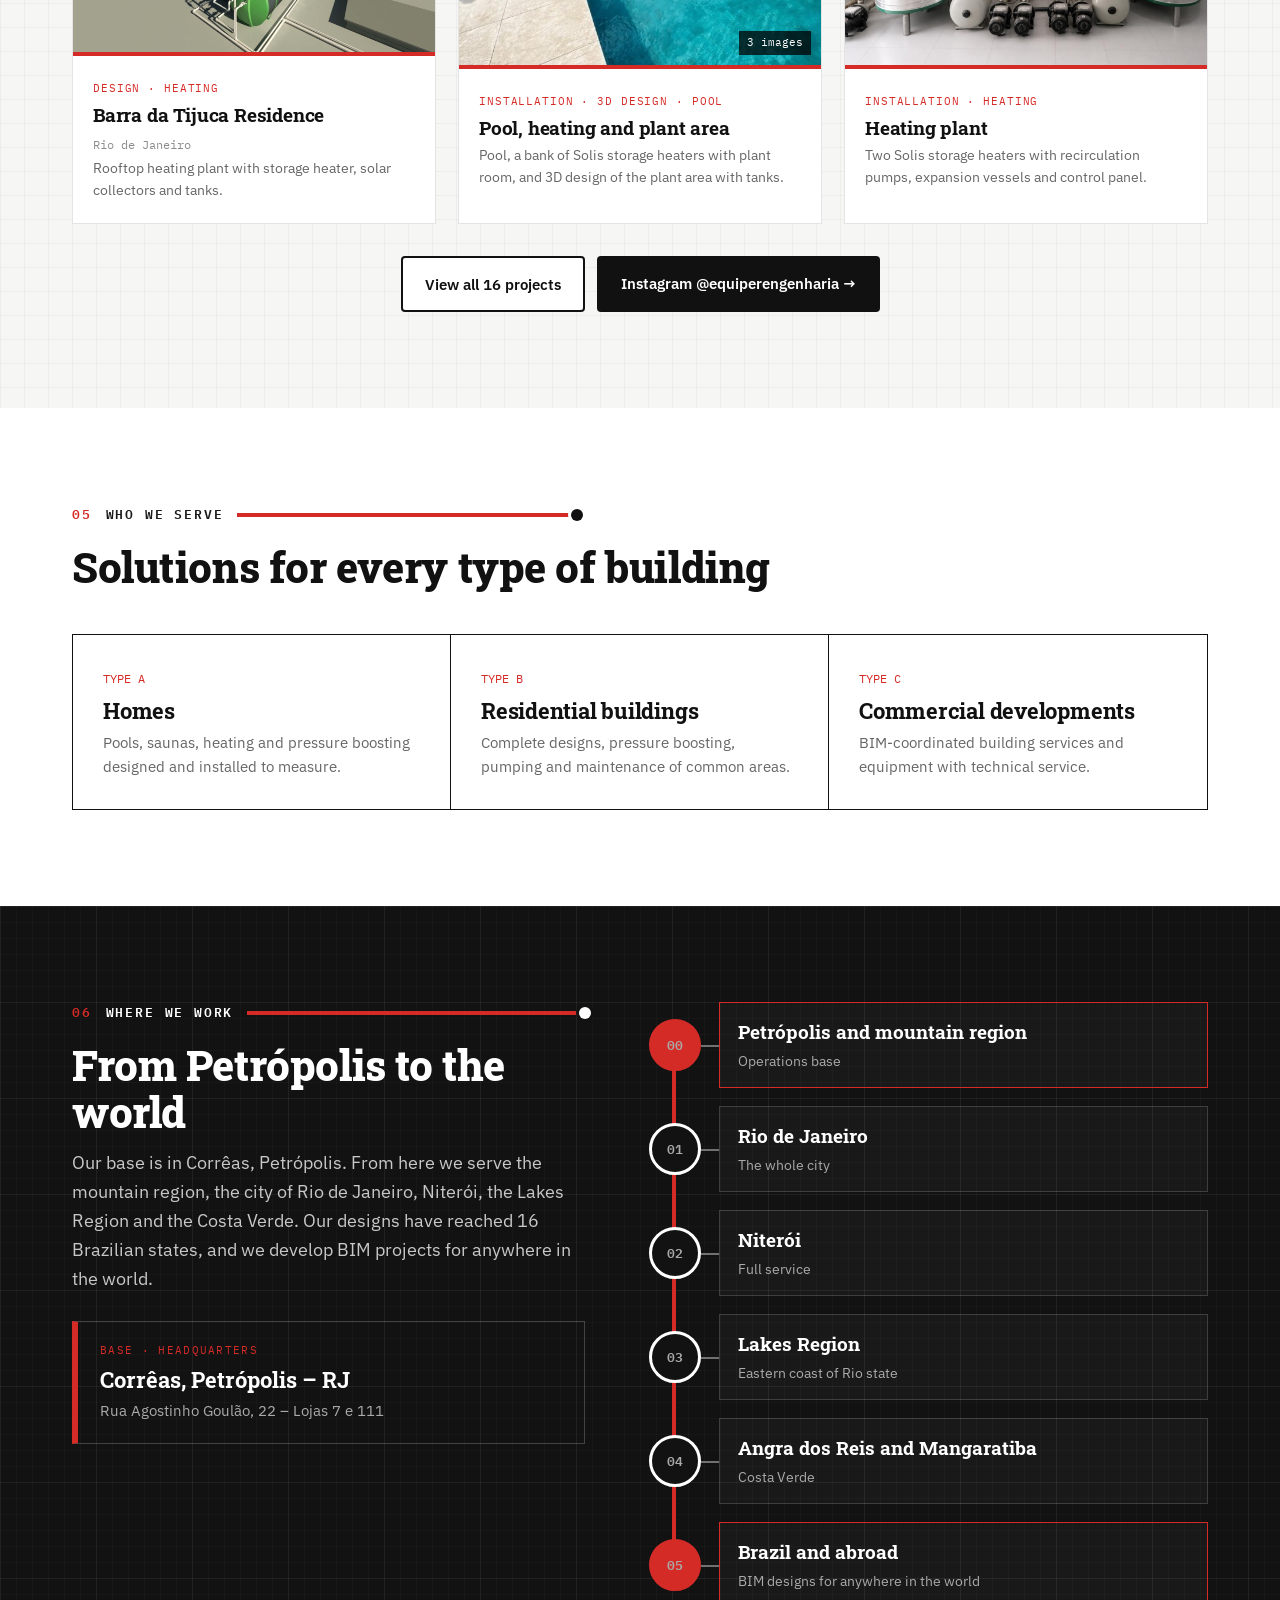
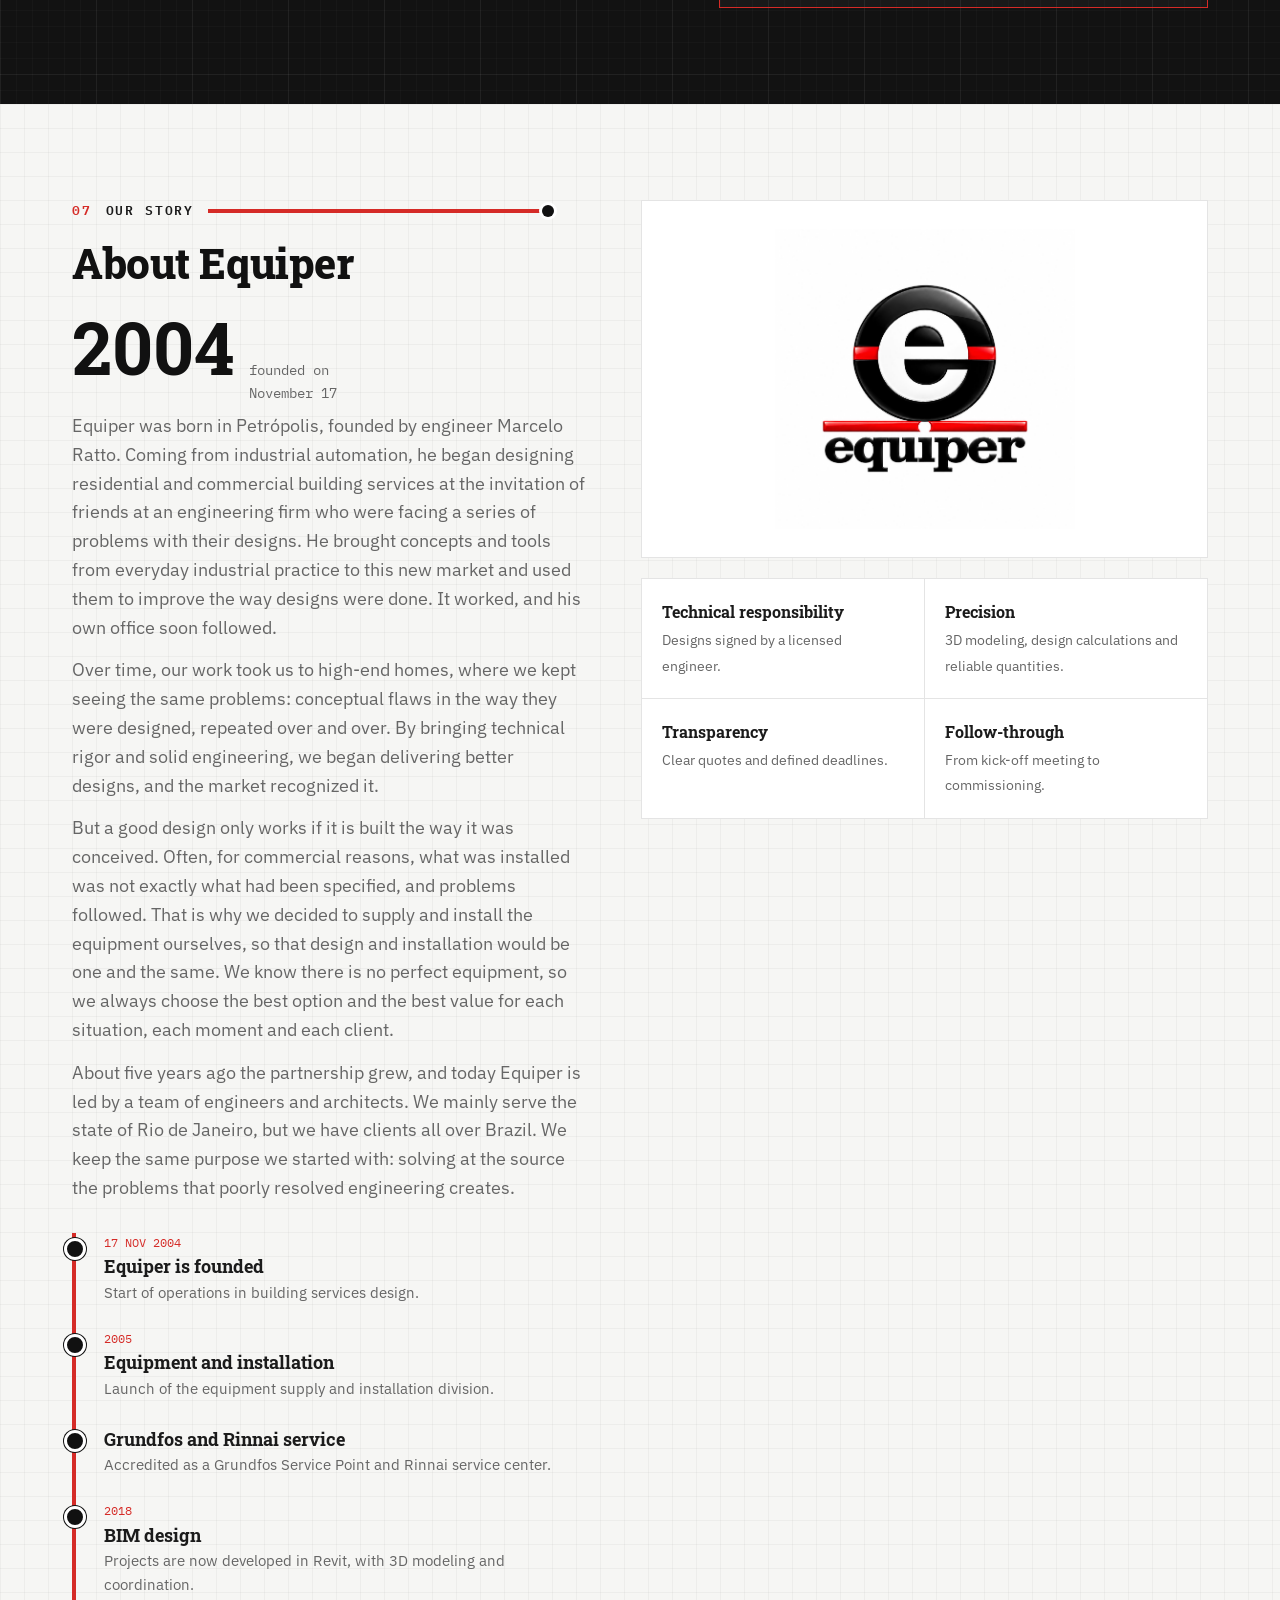
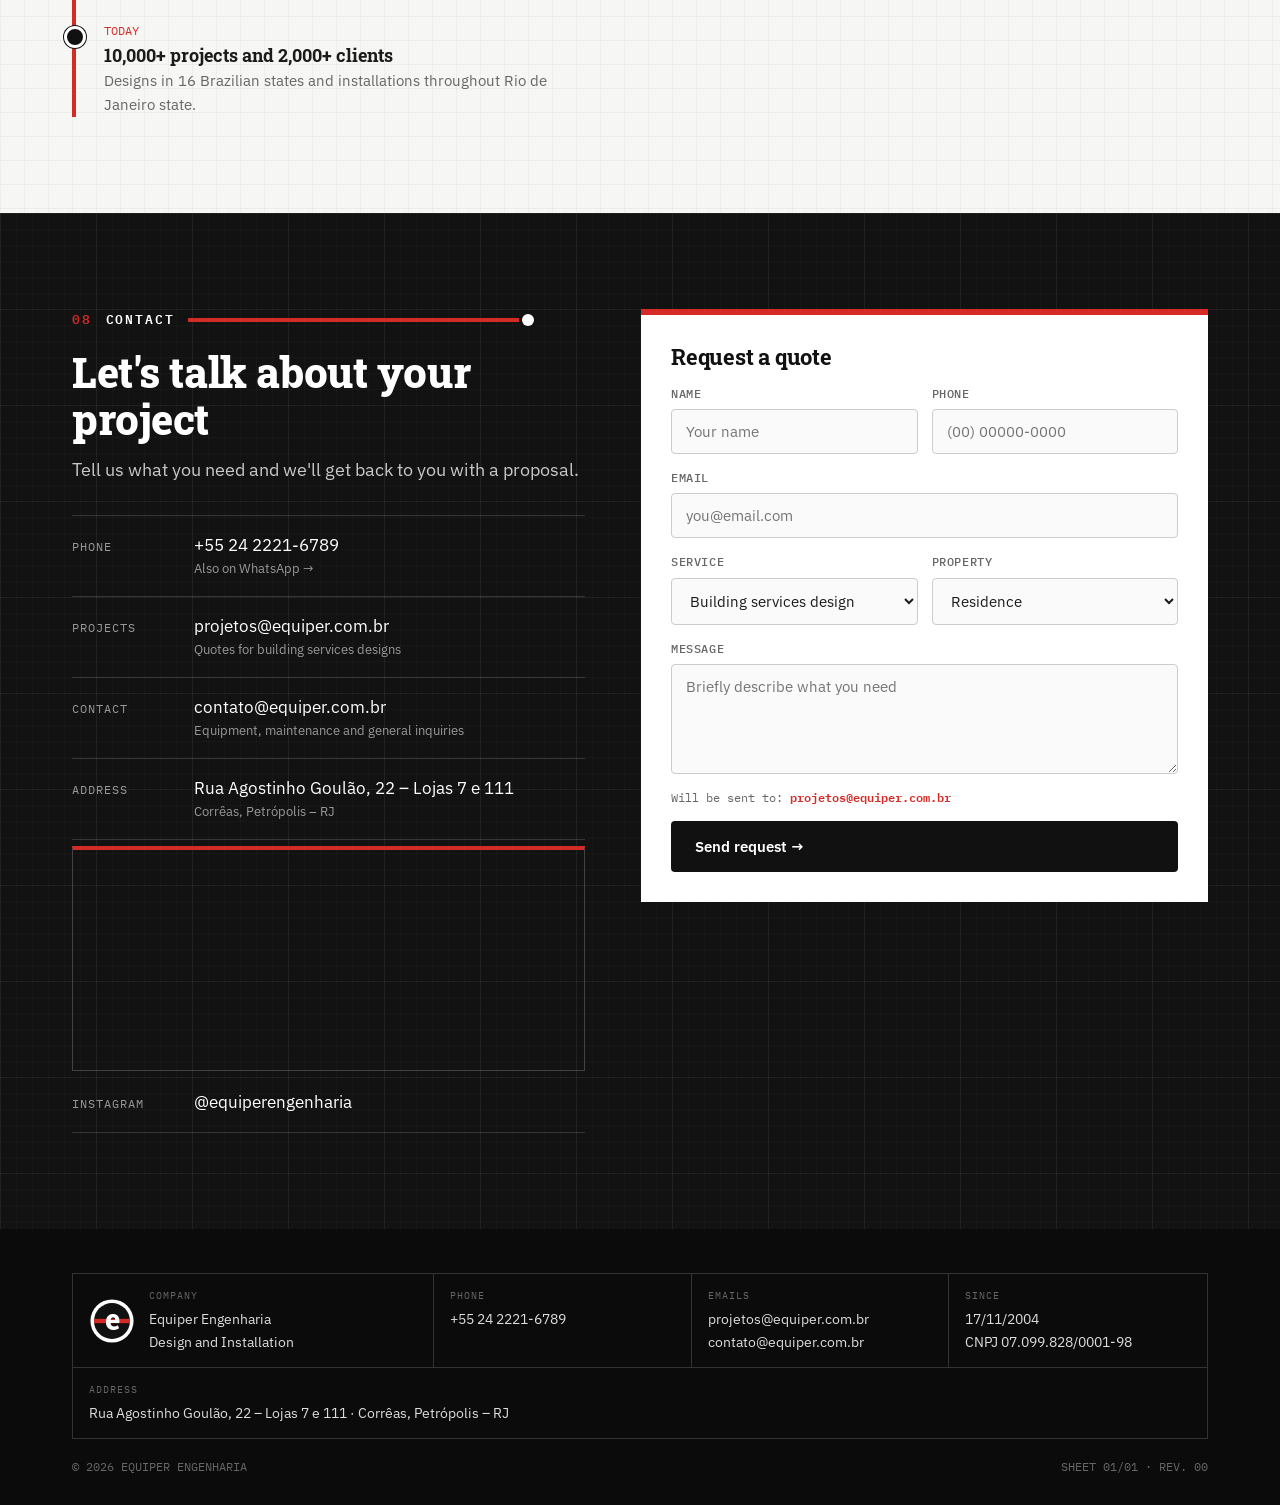
==== commit e06d532e: "Alemao e numero das lojas (7 e 111) Co-Authored-By: Claude Opus 5.5 <noreply@anthropic.com>" ====
--- a/index.html
+++ b/index.html
@@ -14,7 +14,7 @@
 <meta property="og:url" content="https://equiper.com.br/">
 <meta property="og:image" content="https://equiper.com.br/img/obras/leblon-cm.jpg">
 <script type="application/ld+json">
-{"@context":"https://schema.org","@type":"LocalBusiness","name":"Equiper Engenharia","description":"Projetos de instalações prediais em BIM e fornecimento, instalação e manutenção de equipamentos.","url":"https://equiper.com.br/","logo":"https://equiper.com.br/img/logo-3d.jpg","image":"https://equiper.com.br/img/obras/leblon-cm.jpg","telephone":"+55-24-2221-6789","email":"contato@equiper.com.br","foundingDate":"2004-11-17","taxID":"07.099.828/0001-98","address":{"@type":"PostalAddress","streetAddress":"Rua Agostinho Goulão, 22 – Lojas 7 e 11","addressLocality":"Petrópolis","addressRegion":"RJ","addressCountry":"BR"},"areaServed":["Petrópolis","Região Serrana do Rio de Janeiro","Rio de Janeiro","Niterói","Região dos Lagos","Angra dos Reis","Mangaratiba"],"sameAs":["https://www.instagram.com/equiperengenharia/"]}
+{"@context":"https://schema.org","@type":"LocalBusiness","name":"Equiper Engenharia","description":"Projetos de instalações prediais em BIM e fornecimento, instalação e manutenção de equipamentos.","url":"https://equiper.com.br/","logo":"https://equiper.com.br/img/logo-3d.jpg","image":"https://equiper.com.br/img/obras/leblon-cm.jpg","telephone":"+55-24-2221-6789","email":"contato@equiper.com.br","foundingDate":"2004-11-17","taxID":"07.099.828/0001-98","address":{"@type":"PostalAddress","streetAddress":"Rua Agostinho Goulão, 22 – Lojas 7 e 111","addressLocality":"Petrópolis","addressRegion":"RJ","addressCountry":"BR"},"areaServed":["Petrópolis","Região Serrana do Rio de Janeiro","Rio de Janeiro","Niterói","Região dos Lagos","Angra dos Reis","Mangaratiba"],"sameAs":["https://www.instagram.com/equiperengenharia/"]}
 </script>
 <link rel="icon"href="data:image/svg+xml,%3Csvg xmlns='http://www.w3.org/2000/svg' viewBox='0 0 64 64'%3E%3Ccircle cx='32' cy='32' r='30' fill='%23111'/%3E%3Crect x='2' y='29' width='60' height='6' fill='%23d52b27'/%3E%3Ccircle cx='32' cy='32' r='15' fill='none' stroke='%23fff' stroke-width='8'/%3E%3C/svg%3E">
 <link rel="preconnect" href="https://fonts.googleapis.com">
@@ -315,6 +315,7 @@
       <button type="button" data-lang="fr" title="Français" aria-label="Français"><svg viewBox="0 0 30 20"><rect width="10" height="20" fill="#002395"/><rect x="10" width="10" height="20" fill="#fff"/><rect x="20" width="10" height="20" fill="#ed2939"/></svg><span>FR</span></button>
       <button type="button" data-lang="it" title="Italiano" aria-label="Italiano"><svg viewBox="0 0 30 20"><rect width="10" height="20" fill="#009246"/><rect x="10" width="10" height="20" fill="#fff"/><rect x="20" width="10" height="20" fill="#ce2b37"/></svg><span>IT</span></button>
       <button type="button" data-lang="es" title="Español" aria-label="Español"><svg viewBox="0 0 30 20"><rect width="30" height="20" fill="#aa151b"/><rect y="5" width="30" height="10" fill="#f1bf00"/></svg><span>ES</span></button>
+      <button type="button" data-lang="de" title="Deutsch" aria-label="Deutsch"><svg viewBox="0 0 30 20"><rect width="30" height="6.67" fill="#000"/><rect y="6.67" width="30" height="6.67" fill="#dd0000"/><rect y="13.33" width="30" height="6.67" fill="#ffce00"/></svg><span>DE</span></button>
     </div>
   </div>
 </div>
@@ -564,7 +565,7 @@
       <div class="base">
         <span class="k">BASE · SEDE</span>
         <b>Corrêas, Petrópolis – RJ</b>
-        <span>Rua Agostinho Goulão, 22 – Lojas 7 e 11</span>
+        <span>Rua Agostinho Goulão, 22 – Lojas 7 e 111</span>
       </div>
     </div>
     <div class="net" aria-label="Regiões atendidas">
@@ -620,7 +621,7 @@
         <div class="r"><span class="k">Telefone</span><span class="v"><a href="tel:+552422216789">(24) 2221-6789</a><small><a href="https://wa.me/552422216789" target="_blank" rel="noopener">Também no WhatsApp →</a></small></span></div>
         <div class="r"><span class="k">Projetos</span><span class="v"><a href="mailto:projetos@equiper.com.br">projetos@equiper.com.br</a><small>Orçamentos de projetos de instalações</small></span></div>
         <div class="r"><span class="k">Contato</span><span class="v"><a href="mailto:contato@equiper.com.br">contato@equiper.com.br</a><small>Equipamentos, manutenção e assuntos gerais</small></span></div>
-        <div class="r"><span class="k">Endereço</span><span class="v"><a href="https://www.google.com/maps/search/?api=1&query=Rua+Agostinho+Goul%C3%A3o+22+Corr%C3%AAas+Petr%C3%B3polis+RJ" target="_blank" rel="noopener">Rua Agostinho Goulão, 22 – Lojas 7 e 11</a><small>Corrêas, Petrópolis – RJ</small></span></div>
+        <div class="r"><span class="k">Endereço</span><span class="v"><a href="https://www.google.com/maps/search/?api=1&query=Rua+Agostinho+Goul%C3%A3o+22+Corr%C3%AAas+Petr%C3%B3polis+RJ" target="_blank" rel="noopener">Rua Agostinho Goulão, 22 – Lojas 7 e 111</a><small>Corrêas, Petrópolis – RJ</small></span></div>
         <div class="map"><iframe title="Mapa – Equiper Engenharia" loading="lazy" referrerpolicy="no-referrer-when-downgrade" src="https://www.google.com/maps?q=Rua+Agostinho+Goul%C3%A3o+22+Corr%C3%AAas+Petr%C3%B3polis+RJ&output=embed"></iframe></div>
         <div class="r"><span class="k">Instagram</span><span class="v"><a href="https://www.instagram.com/equiperengenharia/" target="_blank" rel="noopener">@equiperengenharia</a></span></div>
       </div>
@@ -657,7 +658,7 @@
       <div><span class="k">Desde</span><span class="v">17/11/2004<br><span style="white-space:nowrap">CNPJ 07.099.828/0001-98</span></span></div>
     </div>
     <div class="carimbo" style="border-top:0;grid-template-columns:1fr">
-      <div><span class="k">Endereço</span><span class="v">Rua Agostinho Goulão, 22 – Lojas 7 e 11 · Corrêas, Petrópolis – RJ</span></div>
+      <div><span class="k">Endereço</span><span class="v">Rua Agostinho Goulão, 22 – Lojas 7 e 111 · Corrêas, Petrópolis – RJ</span></div>
     </div>
     <div class="foot"><span>© 2026 EQUIPER ENGENHARIA</span><span>FOLHA 01/01 · REV. 00</span></div>
   </div>
@@ -671,6 +672,7 @@
   <div class="lb-foot" id="lb-c" data-noi18n></div>
 </div>
 
+<script src="i18n-de.js"></script>
 <script src="i18n.js"></script>
 <script>
 // ===== Portfólio: edite esta lista para incluir novos trabalhos =====
